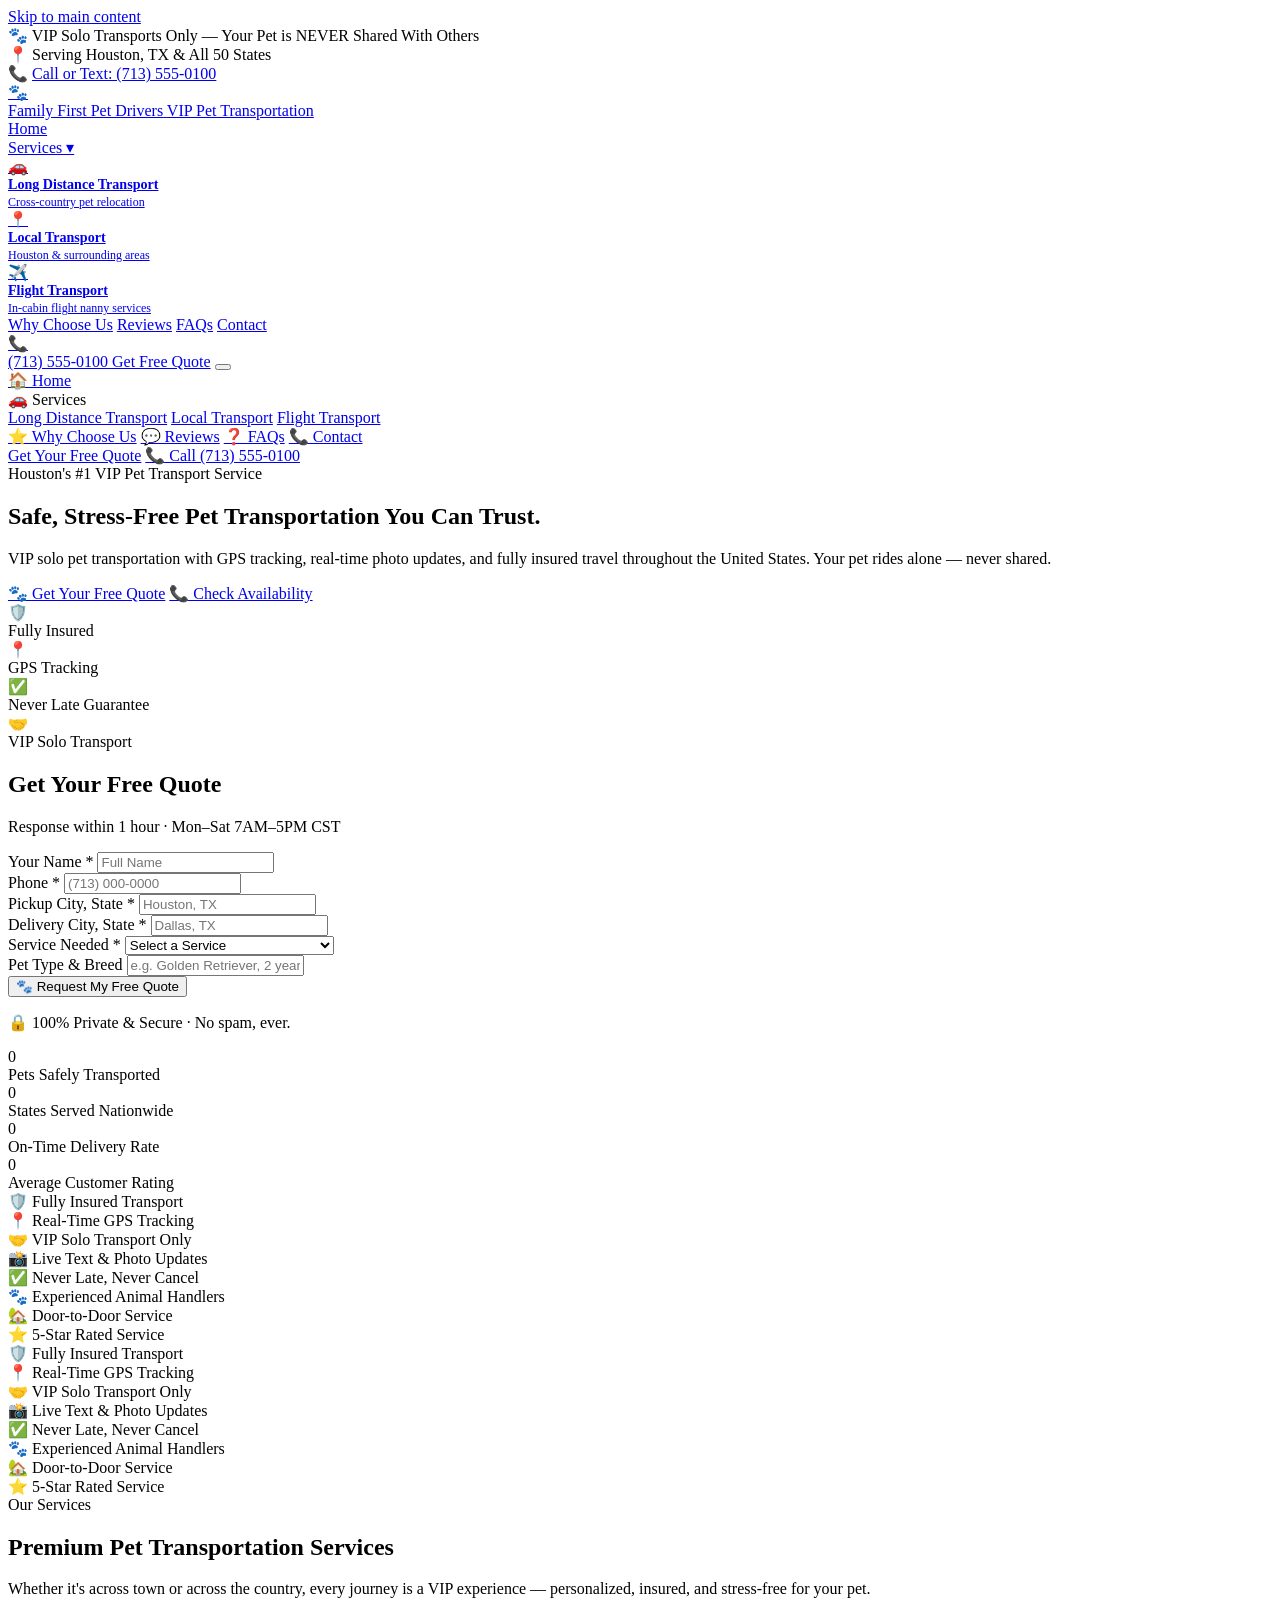
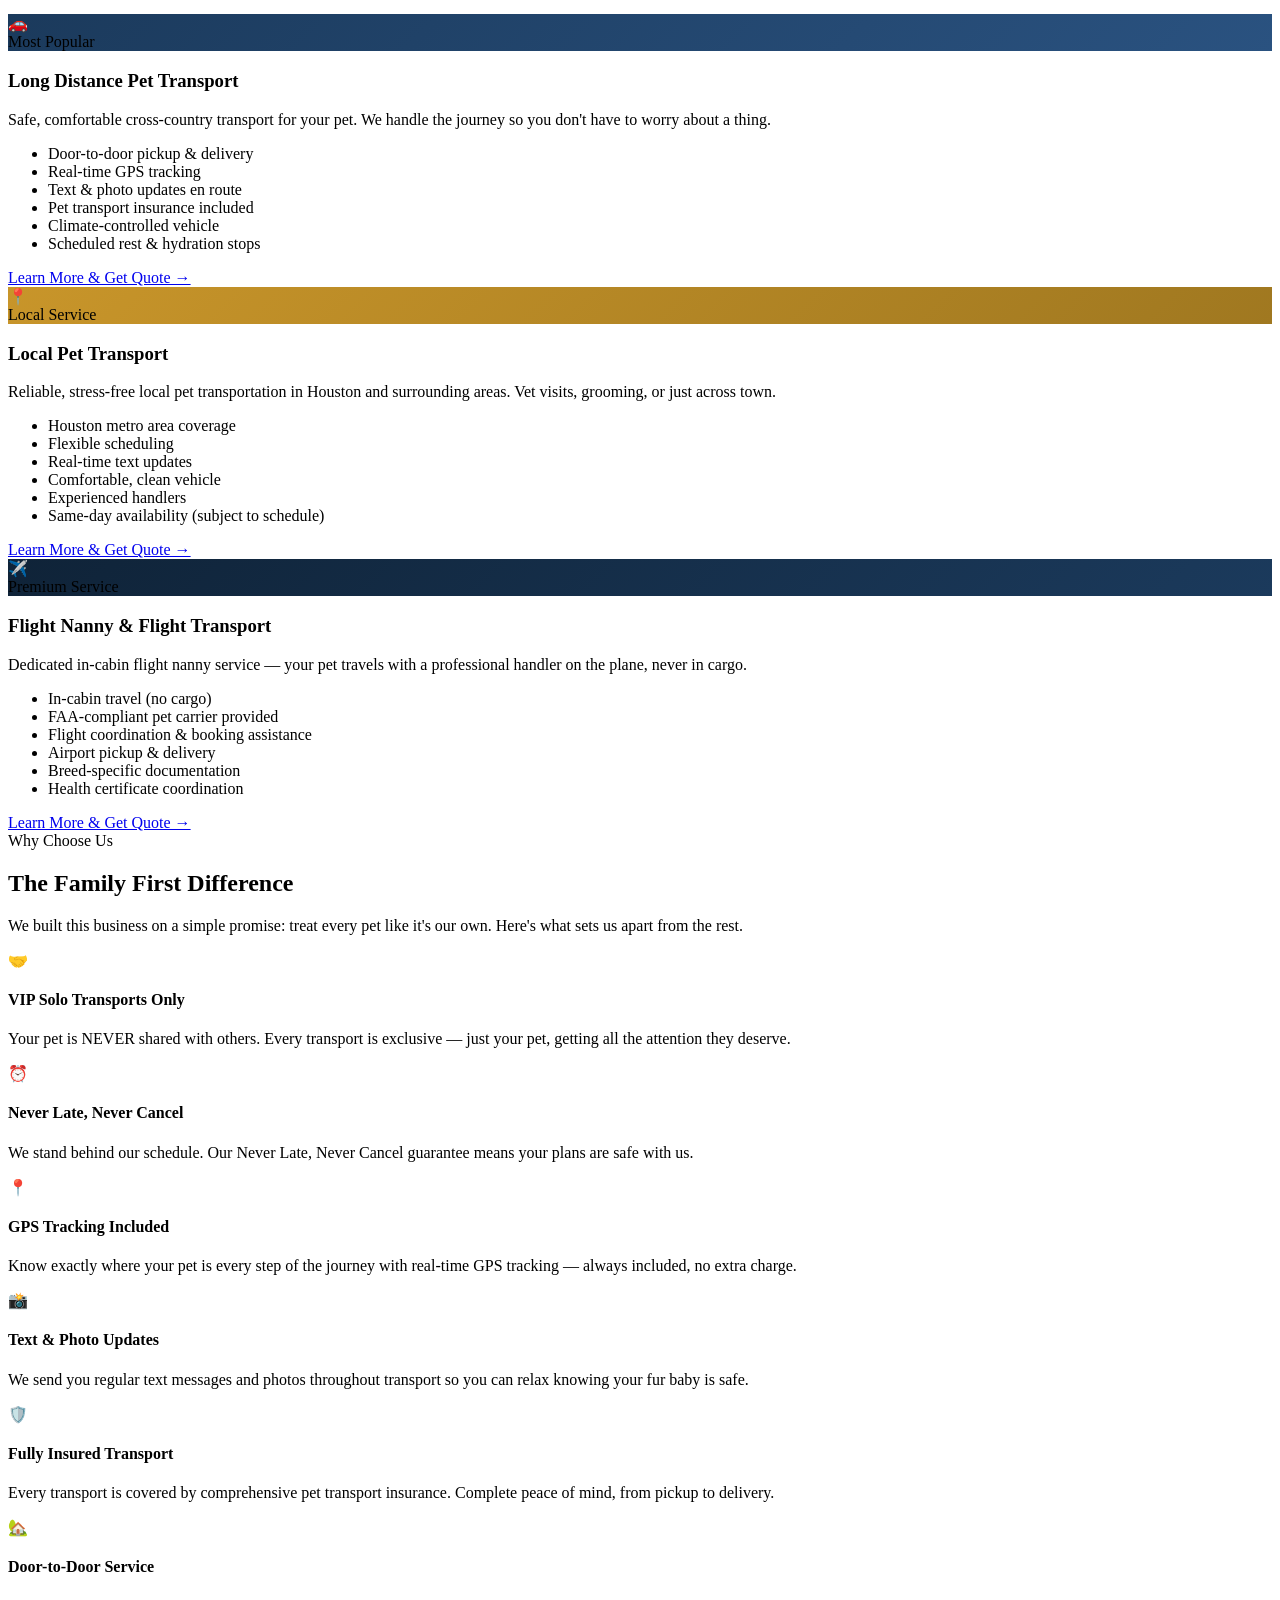
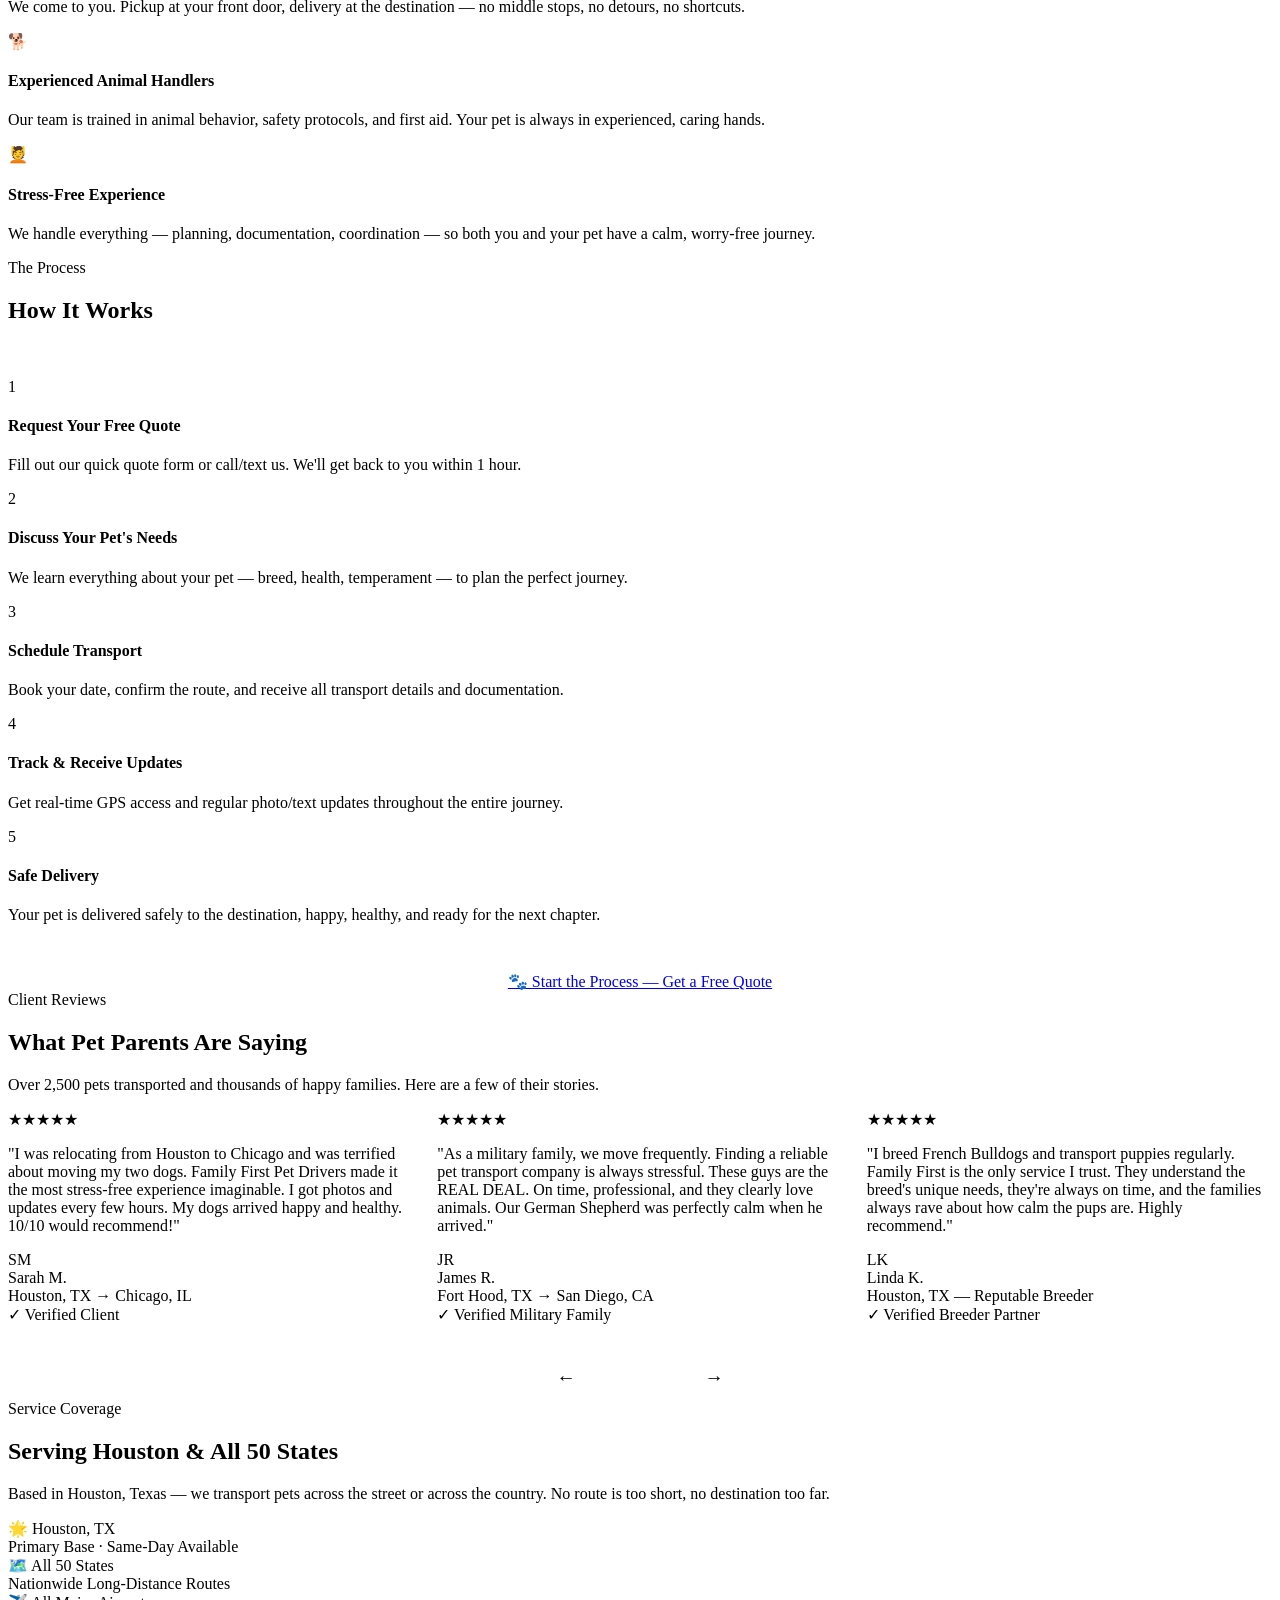
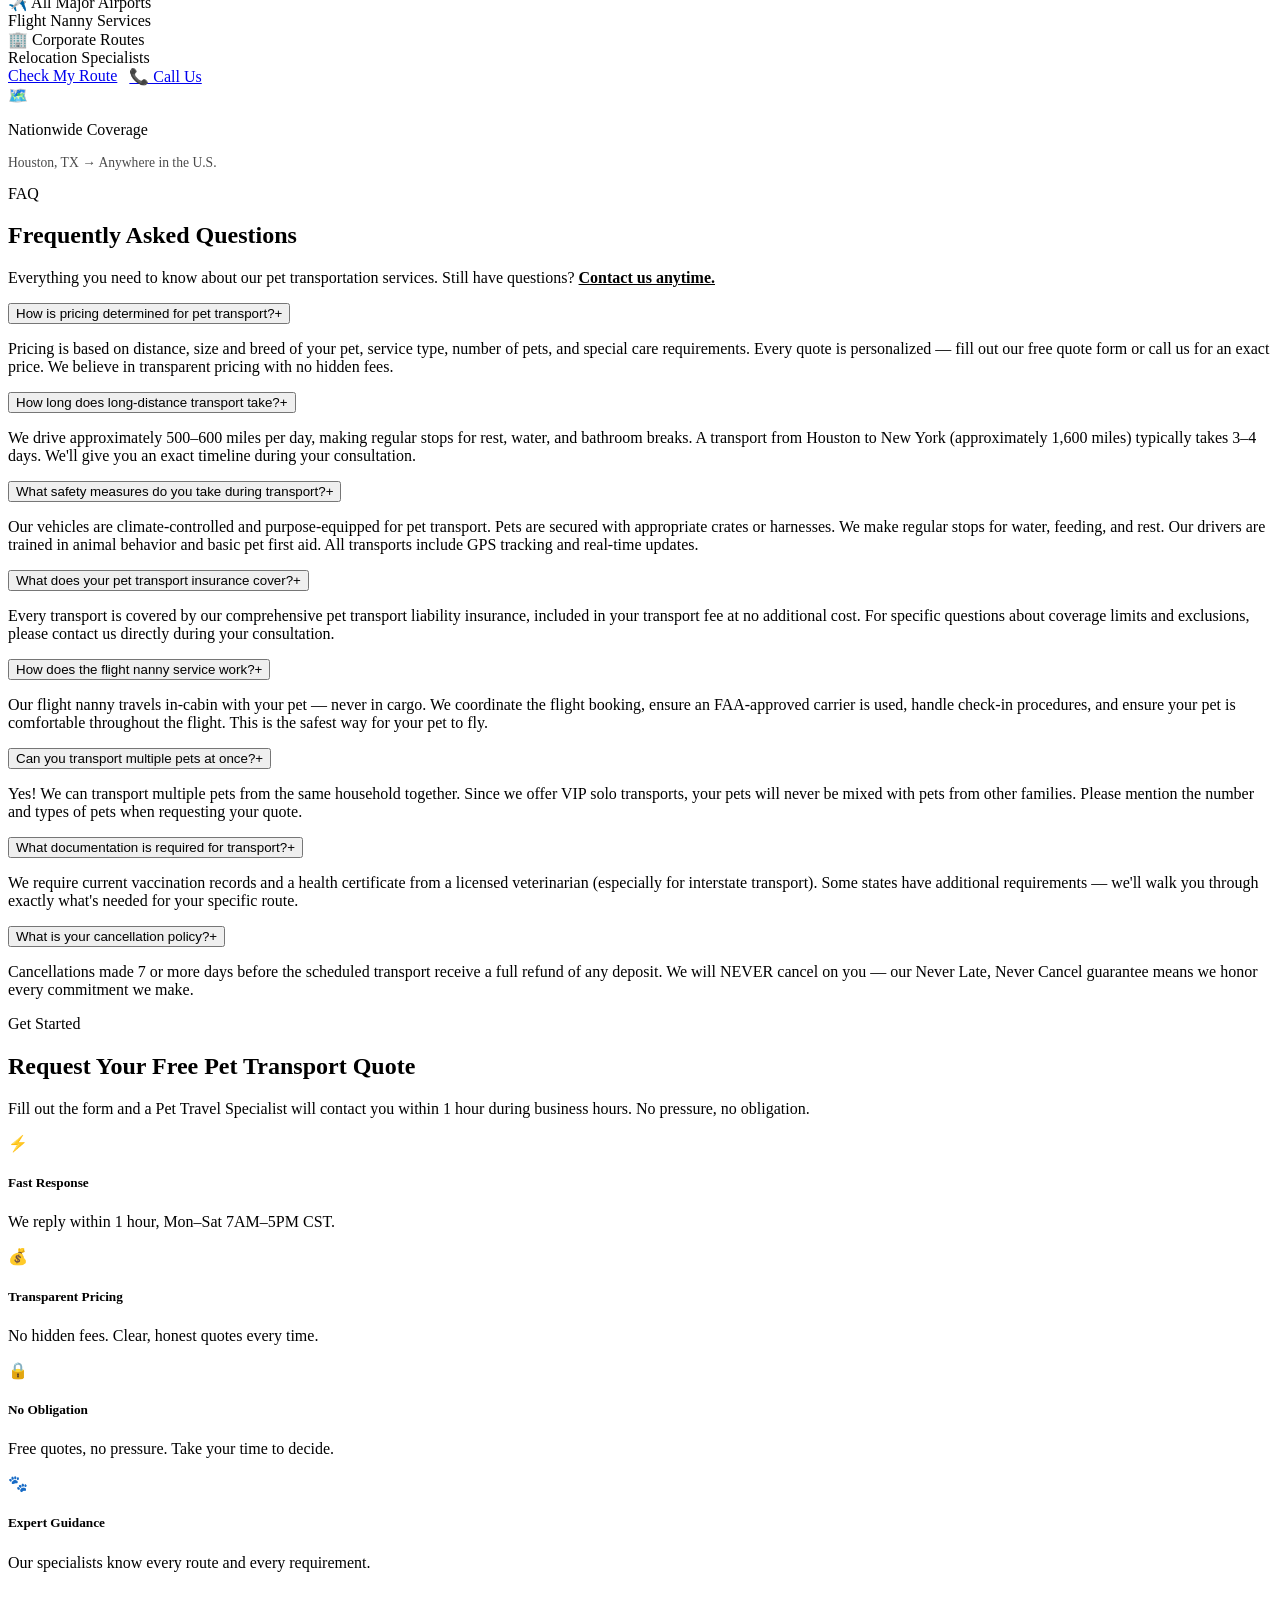
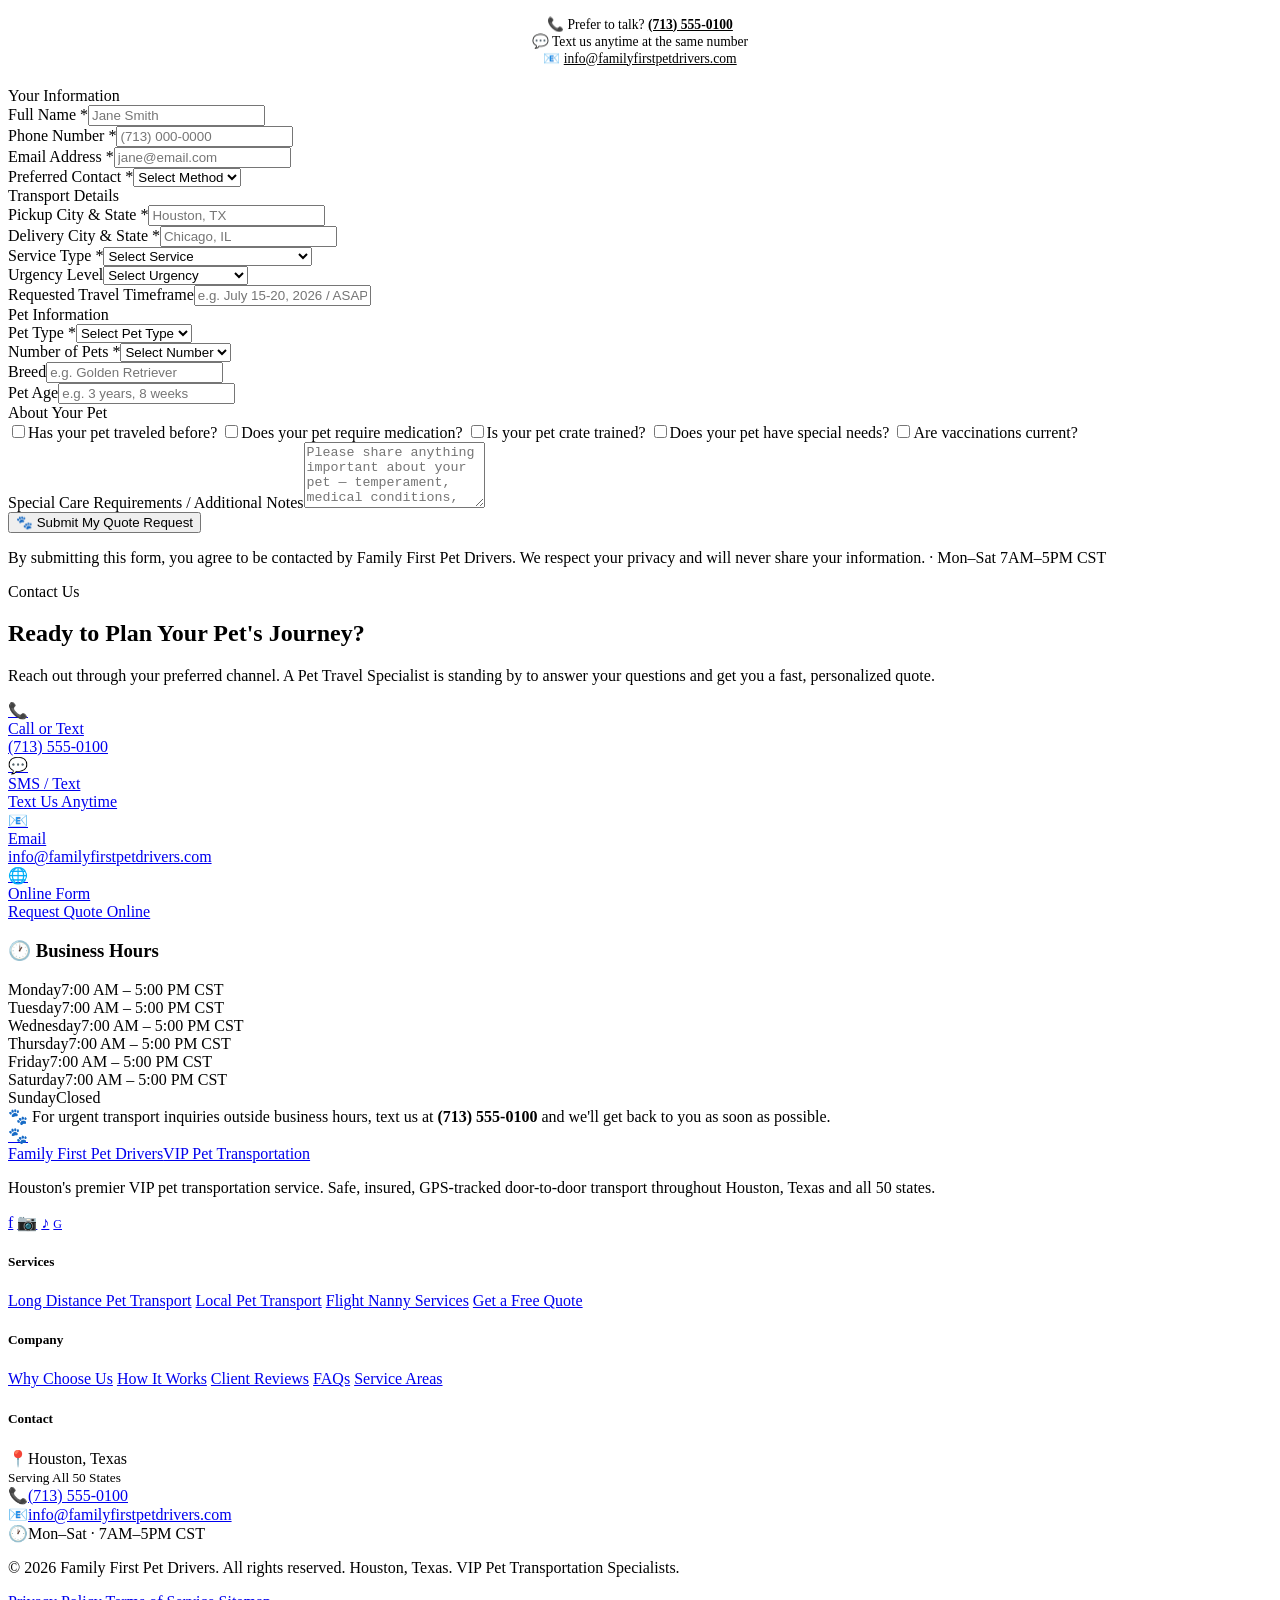
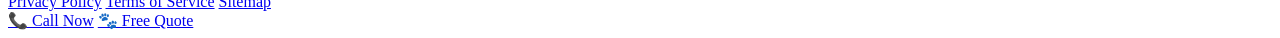
==== index.html @ c73e9432 "🐾 Add homepage — Family First Pet Drivers" ====
<!DOCTYPE html>
<html lang="en">
<head>
  <meta charset="UTF-8" />
  <meta name="viewport" content="width=device-width, initial-scale=1.0" />
  <meta http-equiv="X-UA-Compatible" content="IE=edge" />

  <!-- Primary SEO -->
  <title>Family First Pet Drivers | VIP Pet Transportation Houston, TX | Nationwide Pet Transport</title>
  <meta name="description" content="Premium VIP pet transportation in Houston, TX and nationwide. GPS tracking, fully insured, real-time updates. Never late, never cancel guarantee. Long distance, local & flight nanny services. Get your free quote today." />
  <meta name="keywords" content="pet transportation Houston, pet transport services Houston, long distance pet transport Houston, flight nanny services Houston, pet relocation Houston, VIP pet transport, insured pet transportation, door-to-door pet transport" />
  <link rel="canonical" href="https://www.familyfirstpetdrivers.com/" />

  <!-- Open Graph -->
  <meta property="og:type" content="website" />
  <meta property="og:title" content="Family First Pet Drivers | VIP Pet Transportation Houston & Nationwide" />
  <meta property="og:description" content="Safe, insured VIP pet transportation with GPS tracking and real-time updates. Houston, TX and nationwide. Get your free quote today." />
  <meta property="og:image" content="https://www.familyfirstpetdrivers.com/images/og-image.jpg" />
  <meta property="og:url" content="https://www.familyfirstpetdrivers.com/" />
  <meta property="og:site_name" content="Family First Pet Drivers" />

  <!-- Twitter Card -->
  <meta name="twitter:card" content="summary_large_image" />
  <meta name="twitter:title" content="Family First Pet Drivers | VIP Pet Transportation" />
  <meta name="twitter:description" content="Safe, insured VIP pet transportation with GPS tracking. Houston & nationwide." />

  <!-- Geo Tags for Local SEO -->
  <meta name="geo.region" content="US-TX" />
  <meta name="geo.placename" content="Houston" />
  <meta name="geo.position" content="29.7604;-95.3698" />
  <meta name="ICBM" content="29.7604, -95.3698" />

  <!-- Fonts -->
  <link rel="preconnect" href="https://fonts.googleapis.com" />
  <link rel="preconnect" href="https://fonts.gstatic.com" crossorigin />
  <link href="https://fonts.googleapis.com/css2?family=Playfair+Display:wght@400;600;700;800&family=Inter:wght@400;500;600;700&family=Cormorant+Garamond:ital,wght@0,400;0,600;1,400&display=swap" rel="stylesheet" />

  <!-- Styles -->
  <link rel="stylesheet" href="css/styles.css" />

  <!-- Favicon -->
  <link rel="icon" type="image/svg+xml" href="data:image/svg+xml,<svg xmlns='http://www.w3.org/2000/svg' viewBox='0 0 100 100'><text y='.9em' font-size='90'>🐾</text></svg>" />

  <!-- Analytics placeholder -->
  <!-- <script async src="https://www.googletagmanager.com/gtag/js?id=G-XXXXXXXXXX"></script> -->

  <!-- LeadConnector Chat Widget -->
  <script src="https://widgets.leadconnectorhq.com/loader.js" data-resources-url="https://widgets.leadconnectorhq.com/chat-widget/loader.js" data-widget-id="6a3336aa81870ee2fd5231c1"></script>
</head>

<body>

  <!-- Skip to content - ADA Accessibility -->
  <a href="#main-content" class="skip-link">Skip to main content</a>

  <!-- ============================================
       ANNOUNCEMENT BAR
  ============================================ -->
  <div class="announcement-bar" role="banner" aria-label="Announcement">
    <div class="container">
      <div class="announcement-inner">
        <div class="announcement-item">
          <span>🐾</span>
          <span>VIP Solo Transports Only — Your Pet is NEVER Shared With Others</span>
        </div>
        <div class="announcement-item">
          <span class="dot"></span>
          <span>📍 Serving Houston, TX &amp; All 50 States</span>
        </div>
        <div class="announcement-item">
          <span class="dot"></span>
          <span>📞 <a href="tel:+17135550100">Call or Text: (713) 555-0100</a></span>
        </div>
      </div>
    </div>
  </div>

  <!-- ============================================
       HEADER
  ============================================ -->
  <header class="header" role="banner" id="header">
    <div class="container">
      <div class="header-inner">
        <!-- Logo -->
        <a href="index.html" class="logo" aria-label="Family First Pet Drivers - Home">
          <div class="logo-icon" aria-hidden="true">🐾</div>
          <div class="logo-text">
            <span class="logo-name">Family First Pet Drivers</span>
            <span class="logo-tagline">VIP Pet Transportation</span>
          </div>
        </a>

        <!-- Desktop Navigation -->
        <nav class="nav" role="navigation" aria-label="Main navigation">
          <a href="index.html" class="nav-link active" aria-current="page">Home</a>

          <div class="nav-dropdown">
            <a href="#services" class="nav-link">Services ▾</a>
            <div class="nav-dropdown-menu" role="menu">
              <a href="pages/long-distance-transport.html" class="nav-dropdown-link" role="menuitem">
                <div class="icon" aria-hidden="true">🚗</div>
                <div>
                  <div style="font-weight:700;font-size:.88rem;">Long Distance Transport</div>
                  <div style="font-size:.75rem;color:var(--text-light);margin-top:2px;">Cross-country pet relocation</div>
                </div>
              </a>
              <a href="pages/local-transport.html" class="nav-dropdown-link" role="menuitem">
                <div class="icon" aria-hidden="true">📍</div>
                <div>
                  <div style="font-weight:700;font-size:.88rem;">Local Transport</div>
                  <div style="font-size:.75rem;color:var(--text-light);margin-top:2px;">Houston &amp; surrounding areas</div>
                </div>
              </a>
              <a href="pages/flight-transport.html" class="nav-dropdown-link" role="menuitem">
                <div class="icon" aria-hidden="true">✈️</div>
                <div>
                  <div style="font-weight:700;font-size:.88rem;">Flight Transport</div>
                  <div style="font-size:.75rem;color:var(--text-light);margin-top:2px;">In-cabin flight nanny services</div>
                </div>
              </a>
            </div>
          </div>

          <a href="#why-us" class="nav-link">Why Choose Us</a>
          <a href="#testimonials" class="nav-link">Reviews</a>
          <a href="#faq" class="nav-link">FAQs</a>
          <a href="#contact" class="nav-link">Contact</a>
        </nav>

        <!-- Header Actions -->
        <div class="header-actions">
          <a href="tel:+17135550100" class="header-phone" aria-label="Call us">
            <div class="phone-icon" aria-hidden="true">📞</div>
            <span>(713) 555-0100</span>
          </a>
          <a href="#quote" class="btn btn-primary btn-sm">Get Free Quote</a>
          <button class="menu-toggle" aria-label="Toggle mobile menu" aria-expanded="false" aria-controls="mobile-nav">
            <span></span>
            <span></span>
            <span></span>
          </button>
        </div>
      </div>
    </div>
  </header>

  <!-- Mobile Navigation -->
  <div class="mobile-nav-overlay" aria-hidden="true"></div>
  <nav class="mobile-nav" id="mobile-nav" aria-label="Mobile navigation" aria-hidden="true">
    <a href="index.html" class="mobile-nav-link">🏠 Home</a>
    <div class="mobile-nav-link">🚗 Services</div>
    <div class="mobile-nav-sub">
      <a href="pages/long-distance-transport.html">Long Distance Transport</a>
      <a href="pages/local-transport.html">Local Transport</a>
      <a href="pages/flight-transport.html">Flight Transport</a>
    </div>
    <a href="#why-us" class="mobile-nav-link">⭐ Why Choose Us</a>
    <a href="#testimonials" class="mobile-nav-link">💬 Reviews</a>
    <a href="#faq" class="mobile-nav-link">❓ FAQs</a>
    <a href="#contact" class="mobile-nav-link">📞 Contact</a>
    <div class="mobile-nav-cta">
      <a href="#quote" class="btn btn-primary">Get Your Free Quote</a>
      <a href="tel:+17135550100" class="btn btn-dark">📞 Call (713) 555-0100</a>
    </div>
  </nav>

  <!-- ============================================
       MAIN CONTENT
  ============================================ -->
  <main id="main-content">

    <!-- HERO SECTION -->
    <section class="hero" id="hero" aria-labelledby="hero-headline">
      <div class="hero-bg">
        <div class="hero-bg-pattern"></div>
        <div class="hero-bg-gradient"></div>
      </div>
      <div class="hero-content">
        <div class="container">
          <div class="hero-inner">
            <div class="hero-text fade-in-left">
              <div class="hero-badge">
                <span class="pulse" aria-hidden="true"></span>
                Houston's #1 VIP Pet Transport Service
              </div>
              <h1 id="hero-headline">
                Safe, Stress-Free Pet Transportation
                <span>You Can Trust.</span>
              </h1>
              <p class="subheadline">
                VIP solo pet transportation with GPS tracking, real-time photo updates, and fully insured travel throughout the United States. Your pet rides alone — never shared.
              </p>
              <div class="hero-ctas">
                <a href="#quote" class="btn btn-primary btn-lg">🐾 Get Your Free Quote</a>
                <a href="tel:+17135550100" class="btn btn-secondary btn-lg">📞 Check Availability</a>
              </div>
              <div class="hero-trust-badges" role="list" aria-label="Trust indicators">
                <div class="trust-badge" role="listitem"><div class="icon" aria-hidden="true">🛡️</div><span>Fully Insured</span></div>
                <div class="trust-badge" role="listitem"><div class="icon" aria-hidden="true">📍</div><span>GPS Tracking</span></div>
                <div class="trust-badge" role="listitem"><div class="icon" aria-hidden="true">✅</div><span>Never Late Guarantee</span></div>
                <div class="trust-badge" role="listitem"><div class="icon" aria-hidden="true">🤝</div><span>VIP Solo Transport</span></div>
              </div>
            </div>

            <!-- Hero Quick Quote Card -->
            <div class="hero-card fade-in-right" aria-label="Quick quote form">
              <h2 class="quick-quote-title">Get Your Free Quote</h2>
              <p class="quick-quote-sub">Response within 1 hour · Mon–Sat 7AM–5PM CST</p>
              <form id="hero-quote-form" novalidate aria-label="Quick quote request form">
                <div class="form-row">
                  <div class="form-group">
                    <label class="form-label" for="hero-name">Your Name *</label>
                    <input type="text" id="hero-name" name="name" class="form-input" placeholder="Full Name" required autocomplete="name" />
                  </div>
                  <div class="form-group">
                    <label class="form-label" for="hero-phone">Phone *</label>
                    <input type="tel" id="hero-phone" name="phone" class="form-input" placeholder="(713) 000-0000" required autocomplete="tel" />
                  </div>
                </div>
                <div class="form-row">
                  <div class="form-group">
                    <label class="form-label" for="hero-pickup">Pickup City, State *</label>
                    <input type="text" id="hero-pickup" name="pickup" class="form-input" placeholder="Houston, TX" required />
                  </div>
                  <div class="form-group">
                    <label class="form-label" for="hero-delivery">Delivery City, State *</label>
                    <input type="text" id="hero-delivery" name="delivery" class="form-input" placeholder="Dallas, TX" required />
                  </div>
                </div>
                <div class="form-group">
                  <label class="form-label" for="hero-service">Service Needed *</label>
                  <select id="hero-service" name="service" class="form-select" required>
                    <option value="" disabled selected>Select a Service</option>
                    <option value="long-distance">Long Distance Transport</option>
                    <option value="local">Local Transport (Houston Area)</option>
                    <option value="flight-nanny">Flight Nanny / Flight Transport</option>
                    <option value="consultation">Book a Consultation</option>
                  </select>
                </div>
                <div class="form-group">
                  <label class="form-label" for="hero-pet">Pet Type &amp; Breed</label>
                  <input type="text" id="hero-pet" name="pet" class="form-input" placeholder="e.g. Golden Retriever, 2 years old" autocomplete="off" />
                </div>
                <button type="submit" class="btn btn-primary form-submit">🐾 Request My Free Quote</button>
                <p class="card-guarantee"><span>🔒 100% Private &amp; Secure</span> · No spam, ever.</p>
              </form>
            </div>
          </div>
        </div>
      </div>
    </section>

    <!-- STATS SECTION -->
    <section class="stats-section" aria-label="Business statistics">
      <div class="container">
        <div class="stats-grid">
          <div class="stat-item fade-in delay-1">
            <div class="stat-number" data-target="2500" data-suffix="+" aria-label="2500+ pets transported">0</div>
            <div class="stat-label">Pets Safely Transported</div>
          </div>
          <div class="stat-item fade-in delay-2">
            <div class="stat-number" data-target="50" data-suffix=" States" aria-label="50 states served">0</div>
            <div class="stat-label">States Served Nationwide</div>
          </div>
          <div class="stat-item fade-in delay-3">
            <div class="stat-number" data-target="100" data-suffix="%" aria-label="100% on-time rate">0</div>
            <div class="stat-label">On-Time Delivery Rate</div>
          </div>
          <div class="stat-item fade-in delay-4">
            <div class="stat-number" data-prefix="⭐ " data-target="5" data-suffix=".0" aria-label="5.0 star rating">0</div>
            <div class="stat-label">Average Customer Rating</div>
          </div>
        </div>
      </div>
    </section>

    <!-- TRUST BAR -->
    <div class="trust-bar" role="marquee" aria-label="Trust indicators">
      <div class="container" style="overflow:hidden;">
        <div class="trust-bar-track">
          <div class="trust-bar-item"><span class="icon" aria-hidden="true">🛡️</span> Fully Insured Transport</div>
          <div class="trust-bar-item"><span class="icon" aria-hidden="true">📍</span> Real-Time GPS Tracking</div>
          <div class="trust-bar-item"><span class="icon" aria-hidden="true">🤝</span> VIP Solo Transport Only</div>
          <div class="trust-bar-item"><span class="icon" aria-hidden="true">📸</span> Live Text &amp; Photo Updates</div>
          <div class="trust-bar-item"><span class="icon" aria-hidden="true">✅</span> Never Late, Never Cancel</div>
          <div class="trust-bar-item"><span class="icon" aria-hidden="true">🐾</span> Experienced Animal Handlers</div>
          <div class="trust-bar-item"><span class="icon" aria-hidden="true">🏡</span> Door-to-Door Service</div>
          <div class="trust-bar-item"><span class="icon" aria-hidden="true">⭐</span> 5-Star Rated Service</div>
          <div class="trust-bar-item"><span class="icon" aria-hidden="true">🛡️</span> Fully Insured Transport</div>
          <div class="trust-bar-item"><span class="icon" aria-hidden="true">📍</span> Real-Time GPS Tracking</div>
          <div class="trust-bar-item"><span class="icon" aria-hidden="true">🤝</span> VIP Solo Transport Only</div>
          <div class="trust-bar-item"><span class="icon" aria-hidden="true">📸</span> Live Text &amp; Photo Updates</div>
          <div class="trust-bar-item"><span class="icon" aria-hidden="true">✅</span> Never Late, Never Cancel</div>
          <div class="trust-bar-item"><span class="icon" aria-hidden="true">🐾</span> Experienced Animal Handlers</div>
          <div class="trust-bar-item"><span class="icon" aria-hidden="true">🏡</span> Door-to-Door Service</div>
          <div class="trust-bar-item"><span class="icon" aria-hidden="true">⭐</span> 5-Star Rated Service</div>
        </div>
      </div>
    </div>

    <!-- SERVICES SECTION -->
    <section class="section services-section" id="services" aria-labelledby="services-heading">
      <div class="container">
        <div class="section-header fade-in">
          <div class="section-tag">Our Services</div>
          <h2 id="services-heading">Premium Pet Transportation Services</h2>
          <p>Whether it's across town or across the country, every journey is a VIP experience — personalized, insured, and stress-free for your pet.</p>
        </div>
        <div class="grid-3">
          <article class="service-card fade-in delay-1">
            <div class="service-card-image" style="background:linear-gradient(135deg,#1B3A5C,#2A5280);">
              <span aria-hidden="true">🚗</span>
              <div class="service-badge">Most Popular</div>
            </div>
            <div class="service-card-body">
              <h3>Long Distance Pet Transport</h3>
              <p>Safe, comfortable cross-country transport for your pet. We handle the journey so you don't have to worry about a thing.</p>
              <ul class="service-features" aria-label="Service features">
                <li>Door-to-door pickup &amp; delivery</li>
                <li>Real-time GPS tracking</li>
                <li>Text &amp; photo updates en route</li>
                <li>Pet transport insurance included</li>
                <li>Climate-controlled vehicle</li>
                <li>Scheduled rest &amp; hydration stops</li>
              </ul>
              <a href="pages/long-distance-transport.html" class="btn btn-dark w-full">Learn More &amp; Get Quote →</a>
            </div>
          </article>
          <article class="service-card fade-in delay-2">
            <div class="service-card-image" style="background:linear-gradient(135deg,#C8952A,#A07820);">
              <span aria-hidden="true">📍</span>
              <div class="service-badge" style="background:var(--primary);">Local Service</div>
            </div>
            <div class="service-card-body">
              <h3>Local Pet Transport</h3>
              <p>Reliable, stress-free local pet transportation in Houston and surrounding areas. Vet visits, grooming, or just across town.</p>
              <ul class="service-features" aria-label="Service features">
                <li>Houston metro area coverage</li>
                <li>Flexible scheduling</li>
                <li>Real-time text updates</li>
                <li>Comfortable, clean vehicle</li>
                <li>Experienced handlers</li>
                <li>Same-day availability (subject to schedule)</li>
              </ul>
              <a href="pages/local-transport.html" class="btn btn-dark w-full">Learn More &amp; Get Quote →</a>
            </div>
          </article>
          <article class="service-card fade-in delay-3">
            <div class="service-card-image" style="background:linear-gradient(135deg,#0F2338,#1B3A5C);">
              <span aria-hidden="true">✈️</span>
              <div class="service-badge">Premium Service</div>
            </div>
            <div class="service-card-body">
              <h3>Flight Nanny &amp; Flight Transport</h3>
              <p>Dedicated in-cabin flight nanny service — your pet travels with a professional handler on the plane, never in cargo.</p>
              <ul class="service-features" aria-label="Service features">
                <li>In-cabin travel (no cargo)</li>
                <li>FAA-compliant pet carrier provided</li>
                <li>Flight coordination &amp; booking assistance</li>
                <li>Airport pickup &amp; delivery</li>
                <li>Breed-specific documentation</li>
                <li>Health certificate coordination</li>
              </ul>
              <a href="pages/flight-transport.html" class="btn btn-dark w-full">Learn More &amp; Get Quote →</a>
            </div>
          </article>
        </div>
      </div>
    </section>

    <!-- WHY CHOOSE US -->
    <section class="section why-section" id="why-us" aria-labelledby="why-heading">
      <div class="container">
        <div class="section-header fade-in">
          <div class="section-tag">Why Choose Us</div>
          <h2 id="why-heading">The Family First Difference</h2>
          <p>We built this business on a simple promise: treat every pet like it's our own. Here's what sets us apart from the rest.</p>
        </div>
        <div class="why-grid">
          <div class="why-card fade-in delay-1"><div class="why-icon" aria-hidden="true">🤝</div><h4>VIP Solo Transports Only</h4><p>Your pet is NEVER shared with others. Every transport is exclusive — just your pet, getting all the attention they deserve.</p></div>
          <div class="why-card fade-in delay-2"><div class="why-icon" aria-hidden="true">⏰</div><h4>Never Late, Never Cancel</h4><p>We stand behind our schedule. Our Never Late, Never Cancel guarantee means your plans are safe with us.</p></div>
          <div class="why-card fade-in delay-3"><div class="why-icon" aria-hidden="true">📍</div><h4>GPS Tracking Included</h4><p>Know exactly where your pet is every step of the journey with real-time GPS tracking — always included, no extra charge.</p></div>
          <div class="why-card fade-in delay-4"><div class="why-icon" aria-hidden="true">📸</div><h4>Text &amp; Photo Updates</h4><p>We send you regular text messages and photos throughout transport so you can relax knowing your fur baby is safe.</p></div>
          <div class="why-card fade-in delay-1"><div class="why-icon" aria-hidden="true">🛡️</div><h4>Fully Insured Transport</h4><p>Every transport is covered by comprehensive pet transport insurance. Complete peace of mind, from pickup to delivery.</p></div>
          <div class="why-card fade-in delay-2"><div class="why-icon" aria-hidden="true">🏡</div><h4>Door-to-Door Service</h4><p>We come to you. Pickup at your front door, delivery at the destination — no middle stops, no detours, no shortcuts.</p></div>
          <div class="why-card fade-in delay-3"><div class="why-icon" aria-hidden="true">🐕</div><h4>Experienced Animal Handlers</h4><p>Our team is trained in animal behavior, safety protocols, and first aid. Your pet is always in experienced, caring hands.</p></div>
          <div class="why-card fade-in delay-4"><div class="why-icon" aria-hidden="true">💆</div><h4>Stress-Free Experience</h4><p>We handle everything — planning, documentation, coordination — so both you and your pet have a calm, worry-free journey.</p></div>
        </div>
      </div>
    </section>

    <!-- HOW IT WORKS -->
    <section class="section how-section" id="how-it-works" aria-labelledby="how-heading">
      <div class="container">
        <div class="section-header fade-in">
          <div class="section-tag">The Process</div>
          <h2 id="how-heading" style="color:var(--white);">How It Works</h2>
          <p style="color:rgba(255,255,255,.75);">From first contact to safe delivery — a seamless, 5-step process designed around your pet's comfort and your peace of mind.</p>
        </div>
        <div class="how-steps">
          <div class="step-card fade-in delay-1"><div class="step-number" aria-hidden="true">1</div><h4>Request Your Free Quote</h4><p>Fill out our quick quote form or call/text us. We'll get back to you within 1 hour.</p></div>
          <div class="step-card fade-in delay-2"><div class="step-number" aria-hidden="true">2</div><h4>Discuss Your Pet's Needs</h4><p>We learn everything about your pet — breed, health, temperament — to plan the perfect journey.</p></div>
          <div class="step-card fade-in delay-3"><div class="step-number" aria-hidden="true">3</div><h4>Schedule Transport</h4><p>Book your date, confirm the route, and receive all transport details and documentation.</p></div>
          <div class="step-card fade-in delay-4"><div class="step-number" aria-hidden="true">4</div><h4>Track &amp; Receive Updates</h4><p>Get real-time GPS access and regular photo/text updates throughout the entire journey.</p></div>
          <div class="step-card fade-in delay-5"><div class="step-number" aria-hidden="true">5</div><h4>Safe Delivery</h4><p>Your pet is delivered safely to the destination, happy, healthy, and ready for the next chapter.</p></div>
        </div>
        <div style="text-align:center;margin-top:48px;" class="fade-in">
          <a href="#quote" class="btn btn-primary btn-lg">🐾 Start the Process — Get a Free Quote</a>
        </div>
      </div>
    </section>

    <!-- TESTIMONIALS -->
    <section class="section testimonials-section" id="testimonials" aria-labelledby="testimonials-heading">
      <div class="container">
        <div class="section-header fade-in">
          <div class="section-tag">Client Reviews</div>
          <h2 id="testimonials-heading">What Pet Parents Are Saying</h2>
          <p>Over 2,500 pets transported and thousands of happy families. Here are a few of their stories.</p>
        </div>
        <div style="position:relative;overflow:hidden;">
          <div class="testimonials-track" style="display:grid;grid-template-columns:repeat(6,calc(33.333% - 16px));gap:24px;transition:transform 0.5s cubic-bezier(0.4,0,0.2,1);">
            <article class="testimonial-card fade-in delay-1">
              <div class="star-rating" aria-label="5 out of 5 stars"><span class="star">★</span><span class="star">★</span><span class="star">★</span><span class="star">★</span><span class="star">★</span></div>
              <p class="testimonial-text">"I was relocating from Houston to Chicago and was terrified about moving my two dogs. Family First Pet Drivers made it the most stress-free experience imaginable. I got photos and updates every few hours. My dogs arrived happy and healthy. 10/10 would recommend!"</p>
              <div class="testimonial-author"><div class="author-avatar" aria-hidden="true">SM</div><div class="author-info"><div class="name">Sarah M.</div><div class="location">Houston, TX → Chicago, IL</div><div class="verified-badge">✓ Verified Client</div></div></div>
            </article>
            <article class="testimonial-card fade-in delay-2">
              <div class="star-rating" aria-label="5 out of 5 stars"><span class="star">★</span><span class="star">★</span><span class="star">★</span><span class="star">★</span><span class="star">★</span></div>
              <p class="testimonial-text">"As a military family, we move frequently. Finding a reliable pet transport company is always stressful. These guys are the REAL DEAL. On time, professional, and they clearly love animals. Our German Shepherd was perfectly calm when he arrived."</p>
              <div class="testimonial-author"><div class="author-avatar" aria-hidden="true">JR</div><div class="author-info"><div class="name">James R.</div><div class="location">Fort Hood, TX → San Diego, CA</div><div class="verified-badge">✓ Verified Military Family</div></div></div>
            </article>
            <article class="testimonial-card fade-in delay-3">
              <div class="star-rating" aria-label="5 out of 5 stars"><span class="star">★</span><span class="star">★</span><span class="star">★</span><span class="star">★</span><span class="star">★</span></div>
              <p class="testimonial-text">"I breed French Bulldogs and transport puppies regularly. Family First is the only service I trust. They understand the breed's unique needs, they're always on time, and the families always rave about how calm the pups are. Highly recommend."</p>
              <div class="testimonial-author"><div class="author-avatar" aria-hidden="true">LK</div><div class="author-info"><div class="name">Linda K.</div><div class="location">Houston, TX — Reputable Breeder</div><div class="verified-badge">✓ Verified Breeder Partner</div></div></div>
            </article>
            <article class="testimonial-card fade-in delay-1">
              <div class="star-rating" aria-label="5 out of 5 stars"><span class="star">★</span><span class="star">★</span><span class="star">★</span><span class="star">★</span><span class="star">★</span></div>
              <p class="testimonial-text">"The flight nanny service was incredible. My cat is very anxious and I was dreading the move from Houston to New York. The flight nanny sent me a photo of her curled up on the seat right after takeoff. Zero stress, perfect delivery. Worth every penny."</p>
              <div class="testimonial-author"><div class="author-avatar" aria-hidden="true">AC</div><div class="author-info"><div class="name">Amanda C.</div><div class="location">Houston, TX → New York, NY</div><div class="verified-badge">✓ Verified Client</div></div></div>
            </article>
            <article class="testimonial-card fade-in delay-2">
              <div class="star-rating" aria-label="5 out of 5 stars"><span class="star">★</span><span class="star">★</span><span class="star">★</span><span class="star">★</span><span class="star">★</span></div>
              <p class="testimonial-text">"We adopted a dog from a rescue in Texas and needed her transported to Florida. Family First handled everything — vet records, paperwork, pickup from the rescue. We just waited at home and our girl showed up healthy, happy, and right on schedule."</p>
              <div class="testimonial-author"><div class="author-avatar" aria-hidden="true">MJ</div><div class="author-info"><div class="name">Michael J.</div><div class="location">Houston, TX → Miami, FL</div><div class="verified-badge">✓ Verified Rescue Client</div></div></div>
            </article>
            <article class="testimonial-card fade-in delay-3">
              <div class="star-rating" aria-label="5 out of 5 stars"><span class="star">★</span><span class="star">★</span><span class="star">★</span><span class="star">★</span><span class="star">★</span></div>
              <p class="testimonial-text">"I've used several pet transport companies over the years for my corporate relocation clients and nobody comes close to Family First Pet Drivers. The professionalism, communication, and care are unmatched. My clients now specifically request them by name."</p>
              <div class="testimonial-author"><div class="author-avatar" aria-hidden="true">DP</div><div class="author-info"><div class="name">Diana P.</div><div class="location">Houston, TX — Corporate Relocation Specialist</div><div class="verified-badge">✓ Verified Corporate Partner</div></div></div>
            </article>
          </div>
          <div style="display:flex;justify-content:center;align-items:center;gap:16px;margin-top:32px;">
            <button class="testimonials-prev" aria-label="Previous testimonials" style="width:44px;height:44px;border-radius:50%;border:2px solid var(--border);background:var(--white);cursor:pointer;font-size:1.2rem;display:flex;align-items:center;justify-content:center;">←</button>
            <div style="display:flex;gap:8px;">
              <button class="testimonial-dot" style="width:10px;height:10px;border-radius:50%;background:var(--accent);border:none;cursor:pointer;" aria-label="Slide 1"></button>
              <button class="testimonial-dot" style="width:10px;height:10px;border-radius:50%;background:var(--border);border:none;cursor:pointer;" aria-label="Slide 2"></button>
              <button class="testimonial-dot" style="width:10px;height:10px;border-radius:50%;background:var(--border);border:none;cursor:pointer;" aria-label="Slide 3"></button>
              <button class="testimonial-dot" style="width:10px;height:10px;border-radius:50%;background:var(--border);border:none;cursor:pointer;" aria-label="Slide 4"></button>
            </div>
            <button class="testimonials-next" aria-label="Next testimonials" style="width:44px;height:44px;border-radius:50%;border:2px solid var(--border);background:var(--white);cursor:pointer;font-size:1.2rem;display:flex;align-items:center;justify-content:center;">→</button>
          </div>
        </div>
      </div>
    </section>

    <!-- SERVICE AREA -->
    <section class="section service-area-section" id="service-area" aria-labelledby="area-heading">
      <div class="container">
        <div class="area-map-container">
          <div class="area-content fade-in-left">
            <div class="section-tag">Service Coverage</div>
            <h2 id="area-heading">Serving Houston &amp; All 50 States</h2>
            <p>Based in Houston, Texas — we transport pets across the street or across the country. No route is too short, no destination too far.</p>
            <div class="area-highlights">
              <div class="area-highlight"><div class="city">🌟 Houston, TX</div><div class="desc">Primary Base · Same-Day Available</div></div>
              <div class="area-highlight"><div class="city">🗺️ All 50 States</div><div class="desc">Nationwide Long-Distance Routes</div></div>
              <div class="area-highlight"><div class="city">✈️ All Major Airports</div><div class="desc">Flight Nanny Services</div></div>
              <div class="area-highlight"><div class="city">🏢 Corporate Routes</div><div class="desc">Relocation Specialists</div></div>
            </div>
            <div style="display:flex;gap:12px;flex-wrap:wrap;">
              <a href="#quote" class="btn btn-primary">Check My Route</a>
              <a href="tel:+17135550100" class="btn btn-secondary">📞 Call Us</a>
            </div>
          </div>
          <div class="area-map-visual fade-in-right">
            <div class="map-placeholder" role="img" aria-label="Map showing nationwide service coverage from Houston, Texas">
              <span aria-hidden="true">🗺️</span>
              <p>Nationwide Coverage</p>
              <p style="font-size:.85rem;opacity:.7;font-weight:400;">Houston, TX → Anywhere in the U.S.</p>
            </div>
          </div>
        </div>
      </div>
    </section>

    <!-- FAQ SECTION -->
    <section class="section faq-section" id="faq" aria-labelledby="faq-heading">
      <div class="container">
        <div class="section-header fade-in">
          <div class="section-tag">FAQ</div>
          <h2 id="faq-heading">Frequently Asked Questions</h2>
          <p>Everything you need to know about our pet transportation services. Still have questions? <a href="#contact" style="color:var(--primary);font-weight:700;">Contact us anytime.</a></p>
        </div>
        <div class="faq-list" role="list">
          <div class="faq-item" role="listitem"><button class="faq-question" aria-expanded="false">How is pricing determined for pet transport?<span class="faq-icon" aria-hidden="true">+</span></button><div class="faq-answer"><p>Pricing is based on distance, size and breed of your pet, service type, number of pets, and special care requirements. Every quote is personalized — fill out our free quote form or call us for an exact price. We believe in transparent pricing with no hidden fees.</p></div></div>
          <div class="faq-item" role="listitem"><button class="faq-question" aria-expanded="false">How long does long-distance transport take?<span class="faq-icon" aria-hidden="true">+</span></button><div class="faq-answer"><p>We drive approximately 500–600 miles per day, making regular stops for rest, water, and bathroom breaks. A transport from Houston to New York (approximately 1,600 miles) typically takes 3–4 days. We'll give you an exact timeline during your consultation.</p></div></div>
          <div class="faq-item" role="listitem"><button class="faq-question" aria-expanded="false">What safety measures do you take during transport?<span class="faq-icon" aria-hidden="true">+</span></button><div class="faq-answer"><p>Our vehicles are climate-controlled and purpose-equipped for pet transport. Pets are secured with appropriate crates or harnesses. We make regular stops for water, feeding, and rest. Our drivers are trained in animal behavior and basic pet first aid. All transports include GPS tracking and real-time updates.</p></div></div>
          <div class="faq-item" role="listitem"><button class="faq-question" aria-expanded="false">What does your pet transport insurance cover?<span class="faq-icon" aria-hidden="true">+</span></button><div class="faq-answer"><p>Every transport is covered by our comprehensive pet transport liability insurance, included in your transport fee at no additional cost. For specific questions about coverage limits and exclusions, please contact us directly during your consultation.</p></div></div>
          <div class="faq-item" role="listitem"><button class="faq-question" aria-expanded="false">How does the flight nanny service work?<span class="faq-icon" aria-hidden="true">+</span></button><div class="faq-answer"><p>Our flight nanny travels in-cabin with your pet — never in cargo. We coordinate the flight booking, ensure an FAA-approved carrier is used, handle check-in procedures, and ensure your pet is comfortable throughout the flight. This is the safest way for your pet to fly.</p></div></div>
          <div class="faq-item" role="listitem"><button class="faq-question" aria-expanded="false">Can you transport multiple pets at once?<span class="faq-icon" aria-hidden="true">+</span></button><div class="faq-answer"><p>Yes! We can transport multiple pets from the same household together. Since we offer VIP solo transports, your pets will never be mixed with pets from other families. Please mention the number and types of pets when requesting your quote.</p></div></div>
          <div class="faq-item" role="listitem"><button class="faq-question" aria-expanded="false">What documentation is required for transport?<span class="faq-icon" aria-hidden="true">+</span></button><div class="faq-answer"><p>We require current vaccination records and a health certificate from a licensed veterinarian (especially for interstate transport). Some states have additional requirements — we'll walk you through exactly what's needed for your specific route.</p></div></div>
          <div class="faq-item" role="listitem"><button class="faq-question" aria-expanded="false">What is your cancellation policy?<span class="faq-icon" aria-hidden="true">+</span></button><div class="faq-answer"><p>Cancellations made 7 or more days before the scheduled transport receive a full refund of any deposit. We will NEVER cancel on you — our Never Late, Never Cancel guarantee means we honor every commitment we make.</p></div></div>
        </div>
      </div>
    </section>

    <!-- QUOTE FORM SECTION -->
    <section class="section quote-section" id="quote" aria-labelledby="quote-heading">
      <div class="container">
        <div class="quote-container fade-in">
          <div class="quote-layout">
            <div class="quote-info">
              <div class="section-tag">Get Started</div>
              <h2 id="quote-heading">Request Your Free Pet Transport Quote</h2>
              <p>Fill out the form and a Pet Travel Specialist will contact you within 1 hour during business hours. No pressure, no obligation.</p>
              <div class="quote-benefits">
                <div class="quote-benefit"><div class="icon" aria-hidden="true">⚡</div><div class="text"><h5>Fast Response</h5><p>We reply within 1 hour, Mon–Sat 7AM–5PM CST.</p></div></div>
                <div class="quote-benefit"><div class="icon" aria-hidden="true">💰</div><div class="text"><h5>Transparent Pricing</h5><p>No hidden fees. Clear, honest quotes every time.</p></div></div>
                <div class="quote-benefit"><div class="icon" aria-hidden="true">🔒</div><div class="text"><h5>No Obligation</h5><p>Free quotes, no pressure. Take your time to decide.</p></div></div>
                <div class="quote-benefit"><div class="icon" aria-hidden="true">🐾</div><div class="text"><h5>Expert Guidance</h5><p>Our specialists know every route and every requirement.</p></div></div>
              </div>
              <div style="margin-top:24px;padding:20px;background:var(--white);border-radius:var(--radius-md);border:1px solid var(--border);">
                <p style="font-size:.85rem;color:var(--text-light);margin:0;text-align:center;">📞 Prefer to talk? <strong><a href="tel:+17135550100" style="color:var(--primary);">(713) 555-0100</a></strong><br>💬 Text us anytime at the same number<br>📧 <a href="mailto:info@familyfirstpetdrivers.com" style="color:var(--primary);">info@familyfirstpetdrivers.com</a></p>
              </div>
            </div>
            <div class="main-form">
              <form id="main-quote-form" novalidate aria-label="Full pet transport quote request">
                <div class="form-section-title">Your Information</div>
                <div class="form-row">
                  <div class="form-group"><label class="form-label" for="full-name">Full Name *</label><input type="text" id="full-name" name="full_name" class="form-input" placeholder="Jane Smith" required autocomplete="name" /></div>
                  <div class="form-group"><label class="form-label" for="phone-number">Phone Number *</label><input type="tel" id="phone-number" name="phone" class="form-input" placeholder="(713) 000-0000" required autocomplete="tel" /></div>
                </div>
                <div class="form-row">
                  <div class="form-group"><label class="form-label" for="email-address">Email Address *</label><input type="email" id="email-address" name="email" class="form-input" placeholder="jane@email.com" required autocomplete="email" /></div>
                  <div class="form-group"><label class="form-label" for="contact-method">Preferred Contact *</label><select id="contact-method" name="contact_method" class="form-select" required><option value="" disabled selected>Select Method</option><option value="phone-call">Phone Call</option><option value="text-sms">Text / SMS</option><option value="email">Email</option></select></div>
                </div>
                <div class="form-section-title">Transport Details</div>
                <div class="form-row">
                  <div class="form-group"><label class="form-label" for="pickup-location">Pickup City &amp; State *</label><input type="text" id="pickup-location" name="pickup" class="form-input" placeholder="Houston, TX" required /></div>
                  <div class="form-group"><label class="form-label" for="delivery-location">Delivery City &amp; State *</label><input type="text" id="delivery-location" name="delivery" class="form-input" placeholder="Chicago, IL" required /></div>
                </div>
                <div class="form-row">
                  <div class="form-group"><label class="form-label" for="service-type">Service Type *</label><select id="service-type" name="service_type" class="form-select" required><option value="" disabled selected>Select Service</option><option value="long-distance">Long Distance Transport</option><option value="local">Local Transport (Houston Area)</option><option value="flight-nanny">Flight Nanny / Flight Transport</option></select></div>
                  <div class="form-group"><label class="form-label" for="urgency">Urgency Level</label><select id="urgency" name="urgency" class="form-select"><option value="" disabled selected>Select Urgency</option><option value="asap">ASAP / Emergency</option><option value="within-week">Within This Week</option><option value="within-month">Within This Month</option><option value="planning">Just Planning Ahead</option></select></div>
                </div>
                <div class="form-group"><label class="form-label" for="travel-timeframe">Requested Travel Timeframe</label><input type="text" id="travel-timeframe" name="timeframe" class="form-input" placeholder="e.g. July 15-20, 2026 / ASAP / Flexible" /></div>
                <div class="form-section-title">Pet Information</div>
                <div class="form-row">
                  <div class="form-group"><label class="form-label" for="pet-type">Pet Type *</label><select id="pet-type" name="pet_type" class="form-select" required><option value="" disabled selected>Select Pet Type</option><option value="dog">Dog</option><option value="cat">Cat</option><option value="multiple-dogs">Multiple Dogs</option><option value="dog-and-cat">Dog &amp; Cat</option><option value="other">Other</option></select></div>
                  <div class="form-group"><label class="form-label" for="num-pets">Number of Pets *</label><select id="num-pets" name="num_pets" class="form-select" required><option value="" disabled selected>Select Number</option><option value="1">1 Pet</option><option value="2">2 Pets</option><option value="3">3 Pets</option><option value="4+">4+ Pets</option></select></div>
                </div>
                <div class="form-row">
                  <div class="form-group"><label class="form-label" for="breed">Breed</label><input type="text" id="breed" name="breed" class="form-input" placeholder="e.g. Golden Retriever" /></div>
                  <div class="form-group"><label class="form-label" for="pet-age">Pet Age</label><input type="text" id="pet-age" name="pet_age" class="form-input" placeholder="e.g. 3 years, 8 weeks" /></div>
                </div>
                <div class="form-section-title">About Your Pet</div>
                <div class="checkbox-group" role="group" aria-label="Pet qualification questions">
                  <label class="checkbox-item"><input type="checkbox" name="traveled_before" value="yes" /><label>Has your pet traveled before?</label></label>
                  <label class="checkbox-item"><input type="checkbox" name="requires_medication" value="yes" /><label>Does your pet require medication?</label></label>
                  <label class="checkbox-item"><input type="checkbox" name="crate_trained" value="yes" /><label>Is your pet crate trained?</label></label>
                  <label class="checkbox-item"><input type="checkbox" name="special_needs" value="yes" /><label>Does your pet have special needs?</label></label>
                  <label class="checkbox-item"><input type="checkbox" name="vaccinations_current" value="yes" /><label>Are vaccinations current?</label></label>
                </div>
                <div class="form-group mt-24"><label class="form-label" for="special-care">Special Care Requirements / Additional Notes</label><textarea id="special-care" name="special_care" class="form-textarea form-input" placeholder="Please share anything important about your pet — temperament, medical conditions, dietary needs, anxiety, medications, or any other details..." rows="4"></textarea></div>
                <button type="submit" class="btn btn-primary btn-lg form-submit">🐾 Submit My Quote Request</button>
                <p class="form-disclaimer">By submitting this form, you agree to be contacted by Family First Pet Drivers. We respect your privacy and will never share your information. · Mon–Sat 7AM–5PM CST</p>
              </form>
            </div>
          </div>
        </div>
      </div>
    </section>

    <!-- CONTACT SECTION -->
    <section class="section contact-section" id="contact" aria-labelledby="contact-heading">
      <div class="container">
        <div class="contact-grid">
          <div class="contact-info fade-in-left">
            <div class="section-tag">Contact Us</div>
            <h2 id="contact-heading">Ready to Plan Your Pet's Journey?</h2>
            <p>Reach out through your preferred channel. A Pet Travel Specialist is standing by to answer your questions and get you a fast, personalized quote.</p>
            <div class="contact-channels" role="list">
              <a href="tel:+17135550100" class="contact-channel" role="listitem"><div class="channel-icon" aria-hidden="true">📞</div><div class="channel-details"><div class="label">Call or Text</div><div class="value">(713) 555-0100</div></div></a>
              <a href="sms:+17135550100" class="contact-channel" role="listitem"><div class="channel-icon" aria-hidden="true">💬</div><div class="channel-details"><div class="label">SMS / Text</div><div class="value">Text Us Anytime</div></div></a>
              <a href="mailto:info@familyfirstpetdrivers.com" class="contact-channel" role="listitem"><div class="channel-icon" aria-hidden="true">📧</div><div class="channel-details"><div class="label">Email</div><div class="value">info@familyfirstpetdrivers.com</div></div></a>
              <a href="#quote" class="contact-channel" role="listitem"><div class="channel-icon" aria-hidden="true">🌐</div><div class="channel-details"><div class="label">Online Form</div><div class="value">Request Quote Online</div></div></a>
            </div>
          </div>
          <div class="contact-hours fade-in-right">
            <h3 class="hours-title"><span aria-hidden="true">🕐</span> Business Hours</h3>
            <div class="hours-list" role="list">
              <div class="hours-row" role="listitem"><span class="day">Monday</span><span class="time">7:00 AM – 5:00 PM CST</span></div>
              <div class="hours-row" role="listitem"><span class="day">Tuesday</span><span class="time">7:00 AM – 5:00 PM CST</span></div>
              <div class="hours-row" role="listitem"><span class="day">Wednesday</span><span class="time">7:00 AM – 5:00 PM CST</span></div>
              <div class="hours-row" role="listitem"><span class="day">Thursday</span><span class="time">7:00 AM – 5:00 PM CST</span></div>
              <div class="hours-row" role="listitem"><span class="day">Friday</span><span class="time">7:00 AM – 5:00 PM CST</span></div>
              <div class="hours-row" role="listitem"><span class="day">Saturday</span><span class="time">7:00 AM – 5:00 PM CST</span></div>
              <div class="hours-row" role="listitem"><span class="day">Sunday</span><span class="time" style="color:var(--accent-light)">Closed</span></div>
            </div>
            <div class="emergency-note">🐾 For urgent transport inquiries outside business hours, text us at <strong>(713) 555-0100</strong> and we'll get back to you as soon as possible.</div>
          </div>
        </div>
      </div>
    </section>

  </main>

  <!-- FOOTER -->
  <footer class="footer" role="contentinfo">
    <div class="container">
      <div class="footer-grid">
        <div class="footer-brand">
          <a href="index.html" class="logo" aria-label="Family First Pet Drivers - Home">
            <div class="logo-icon" aria-hidden="true">🐾</div>
            <div class="logo-text"><span class="logo-name" style="color:var(--white);">Family First Pet Drivers</span><span class="logo-tagline">VIP Pet Transportation</span></div>
          </a>
          <p>Houston's premier VIP pet transportation service. Safe, insured, GPS-tracked door-to-door transport throughout Houston, Texas and all 50 states.</p>
          <div class="social-links" aria-label="Social media links">
            <a href="#" class="social-link" aria-label="Facebook">f</a>
            <a href="#" class="social-link" aria-label="Instagram">📷</a>
            <a href="#" class="social-link" aria-label="TikTok">♪</a>
            <a href="#" class="social-link" aria-label="Google" style="font-size:.75rem;">G</a>
          </div>
        </div>
        <div class="footer-col">
          <h5>Services</h5>
          <div class="footer-links">
            <a href="pages/long-distance-transport.html">Long Distance Pet Transport</a>
            <a href="pages/local-transport.html">Local Pet Transport</a>
            <a href="pages/flight-transport.html">Flight Nanny Services</a>
            <a href="#quote">Get a Free Quote</a>
          </div>
        </div>
        <div class="footer-col">
          <h5>Company</h5>
          <div class="footer-links">
            <a href="#why-us">Why Choose Us</a>
            <a href="#how-it-works">How It Works</a>
            <a href="#testimonials">Client Reviews</a>
            <a href="#faq">FAQs</a>
            <a href="#service-area">Service Areas</a>
          </div>
        </div>
        <div class="footer-col">
          <h5>Contact</h5>
          <div class="footer-contact-item"><span class="icon" aria-hidden="true">📍</span><span>Houston, Texas<br><small>Serving All 50 States</small></span></div>
          <div class="footer-contact-item"><span class="icon" aria-hidden="true">📞</span><a href="tel:+17135550100">(713) 555-0100</a></div>
          <div class="footer-contact-item"><span class="icon" aria-hidden="true">📧</span><a href="mailto:info@familyfirstpetdrivers.com">info@familyfirstpetdrivers.com</a></div>
          <div class="footer-contact-item"><span class="icon" aria-hidden="true">🕐</span><span>Mon–Sat · 7AM–5PM CST</span></div>
        </div>
      </div>
      <div class="footer-bottom">
        <p>© 2026 Family First Pet Drivers. All rights reserved. Houston, Texas. VIP Pet Transportation Specialists.</p>
        <div class="footer-legal">
          <a href="#">Privacy Policy</a>
          <a href="#">Terms of Service</a>
          <a href="#">Sitemap</a>
        </div>
      </div>
    </div>
  </footer>

  <!-- Sticky Mobile Bar -->
  <div class="sticky-mobile-bar" role="navigation" aria-label="Quick contact buttons">
    <a href="tel:+17135550100" class="sticky-btn-call">📞 Call Now</a>
    <a href="#quote" class="sticky-btn-quote">🐾 Free Quote</a>
  </div>

  <script src="js/main.js"></script>

</body>
</html>
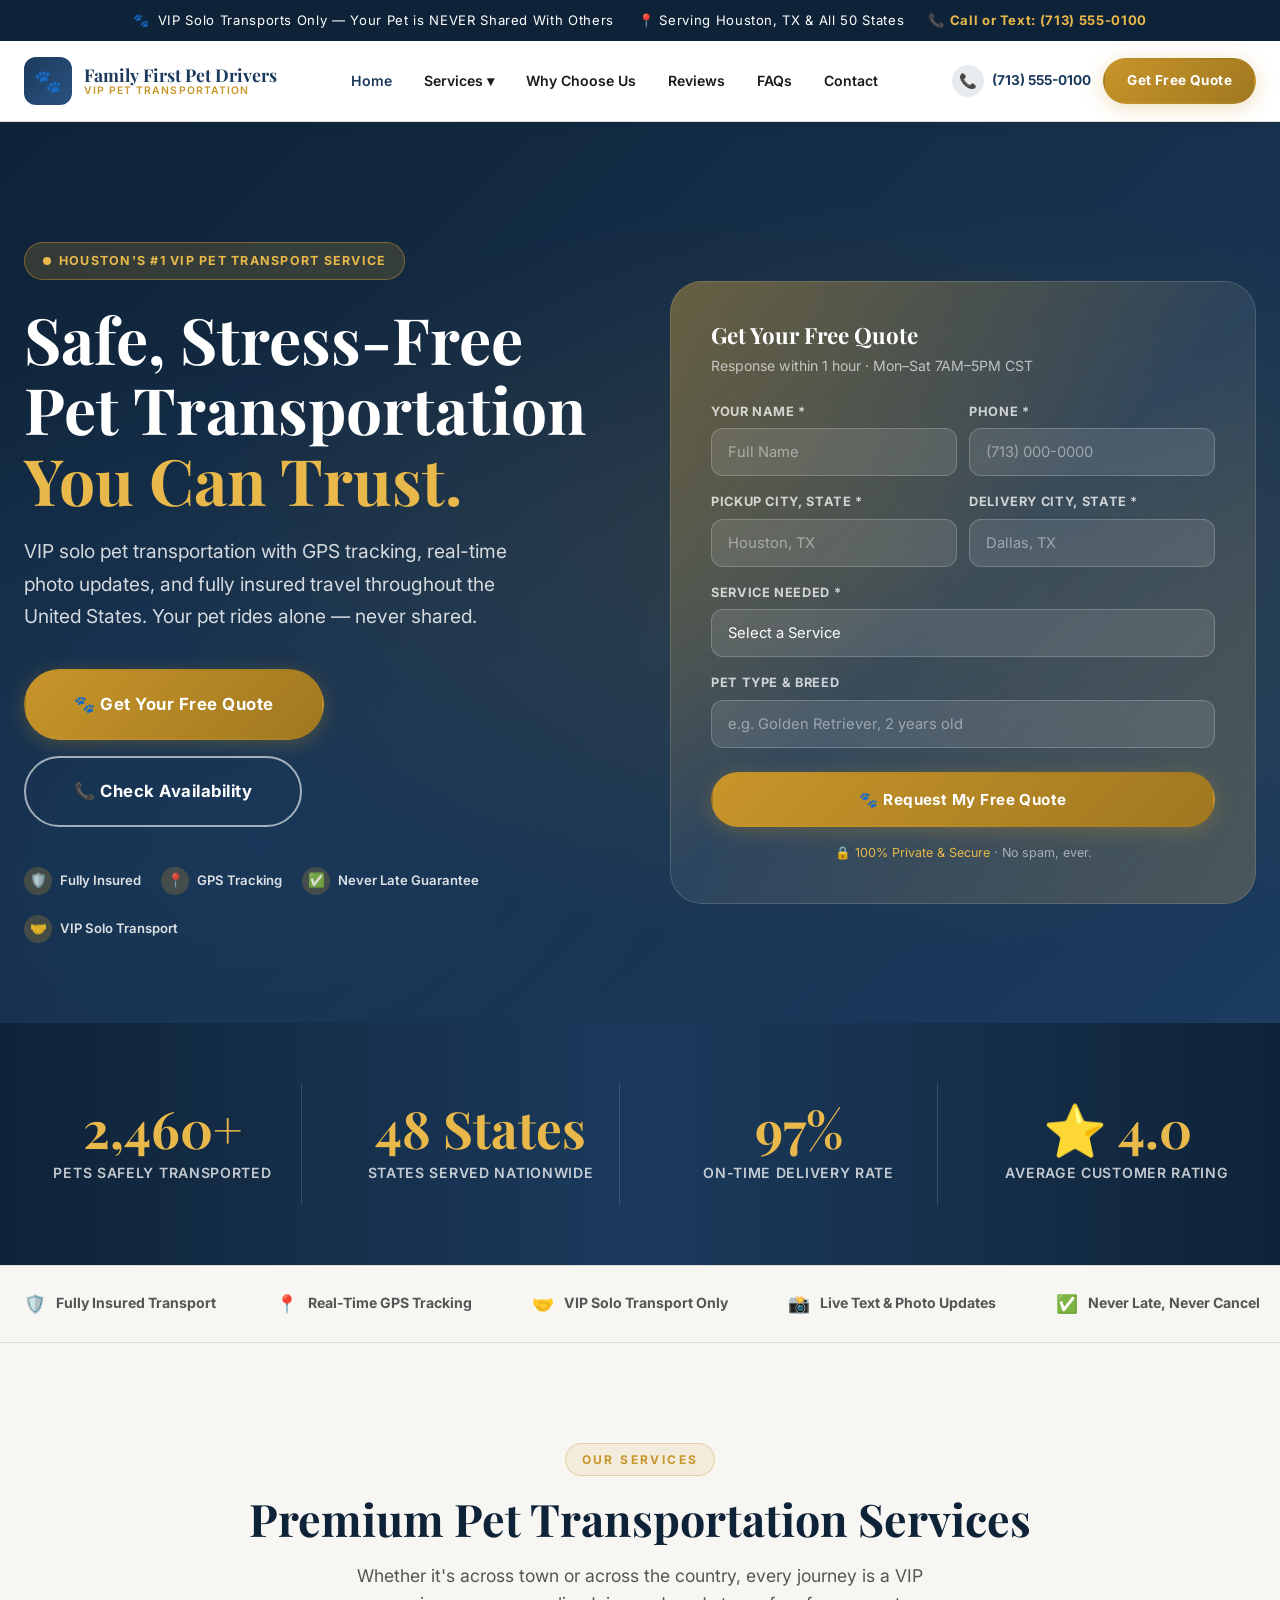
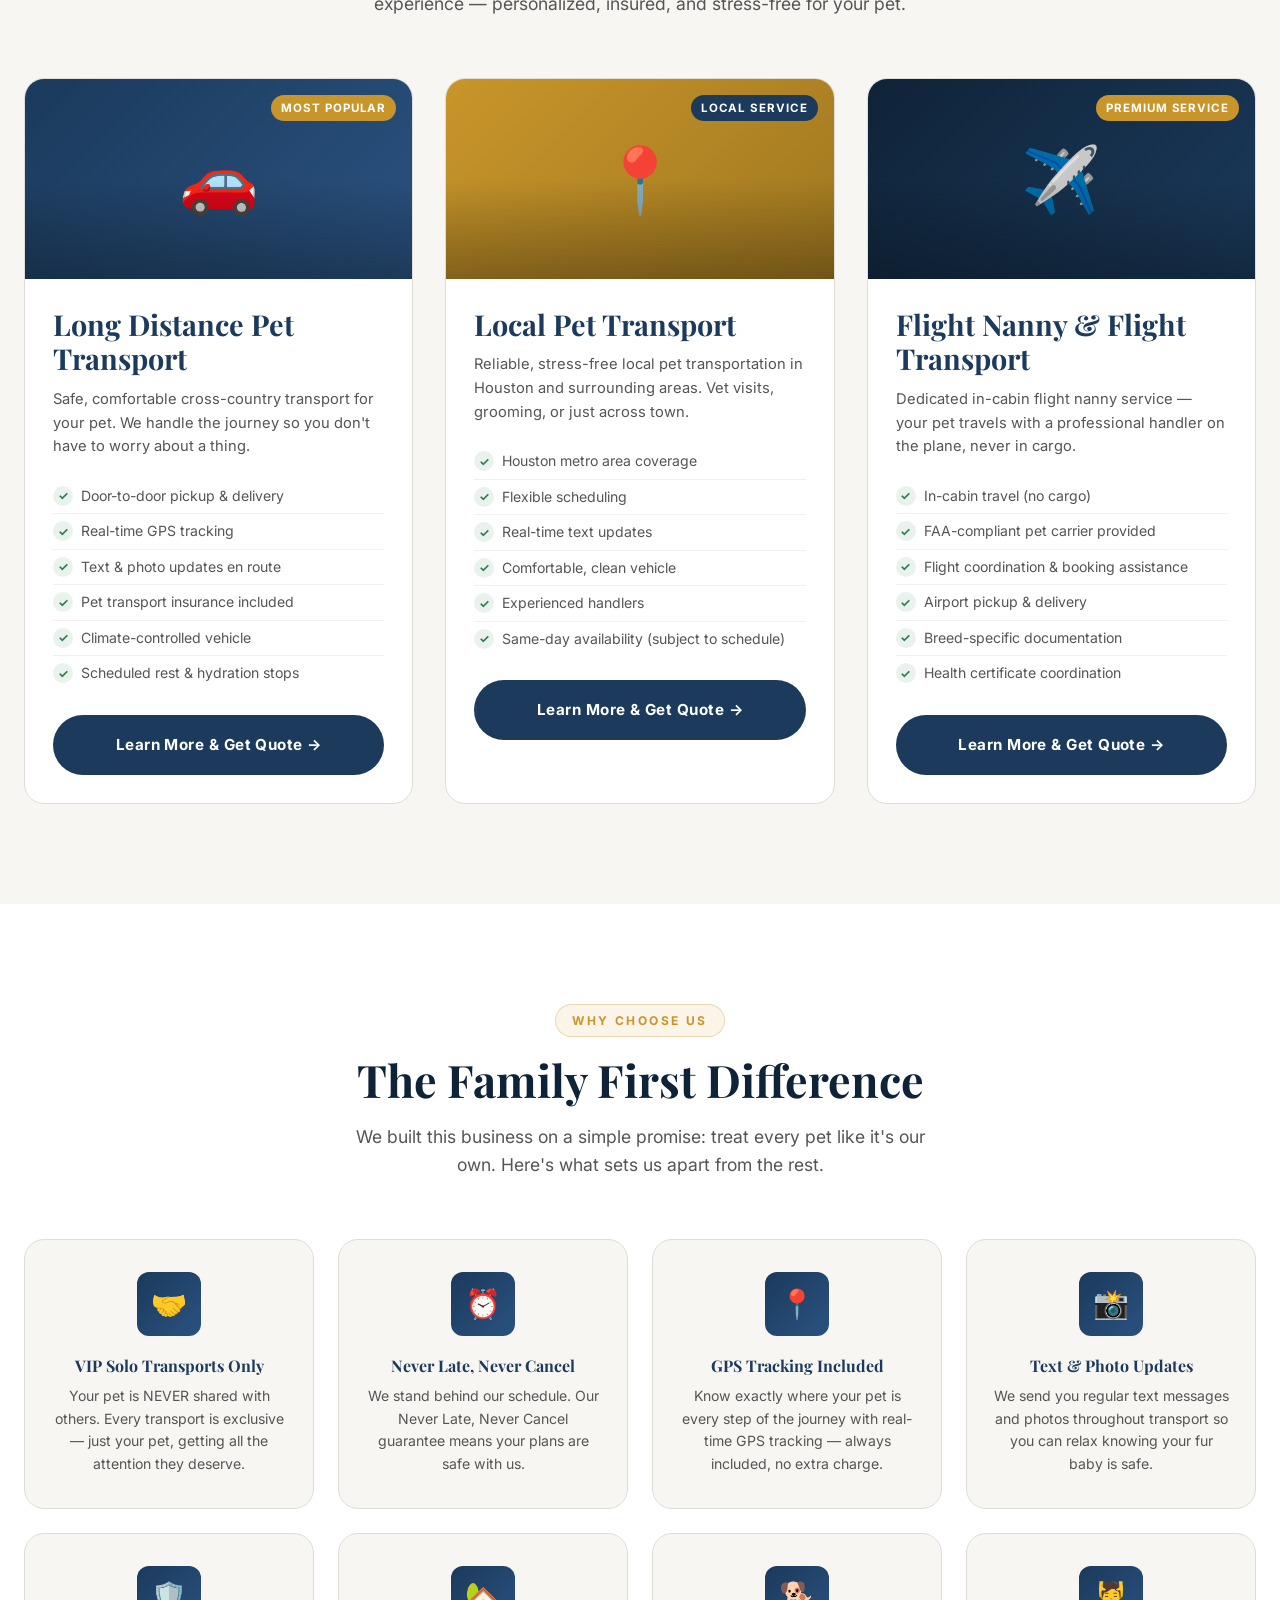
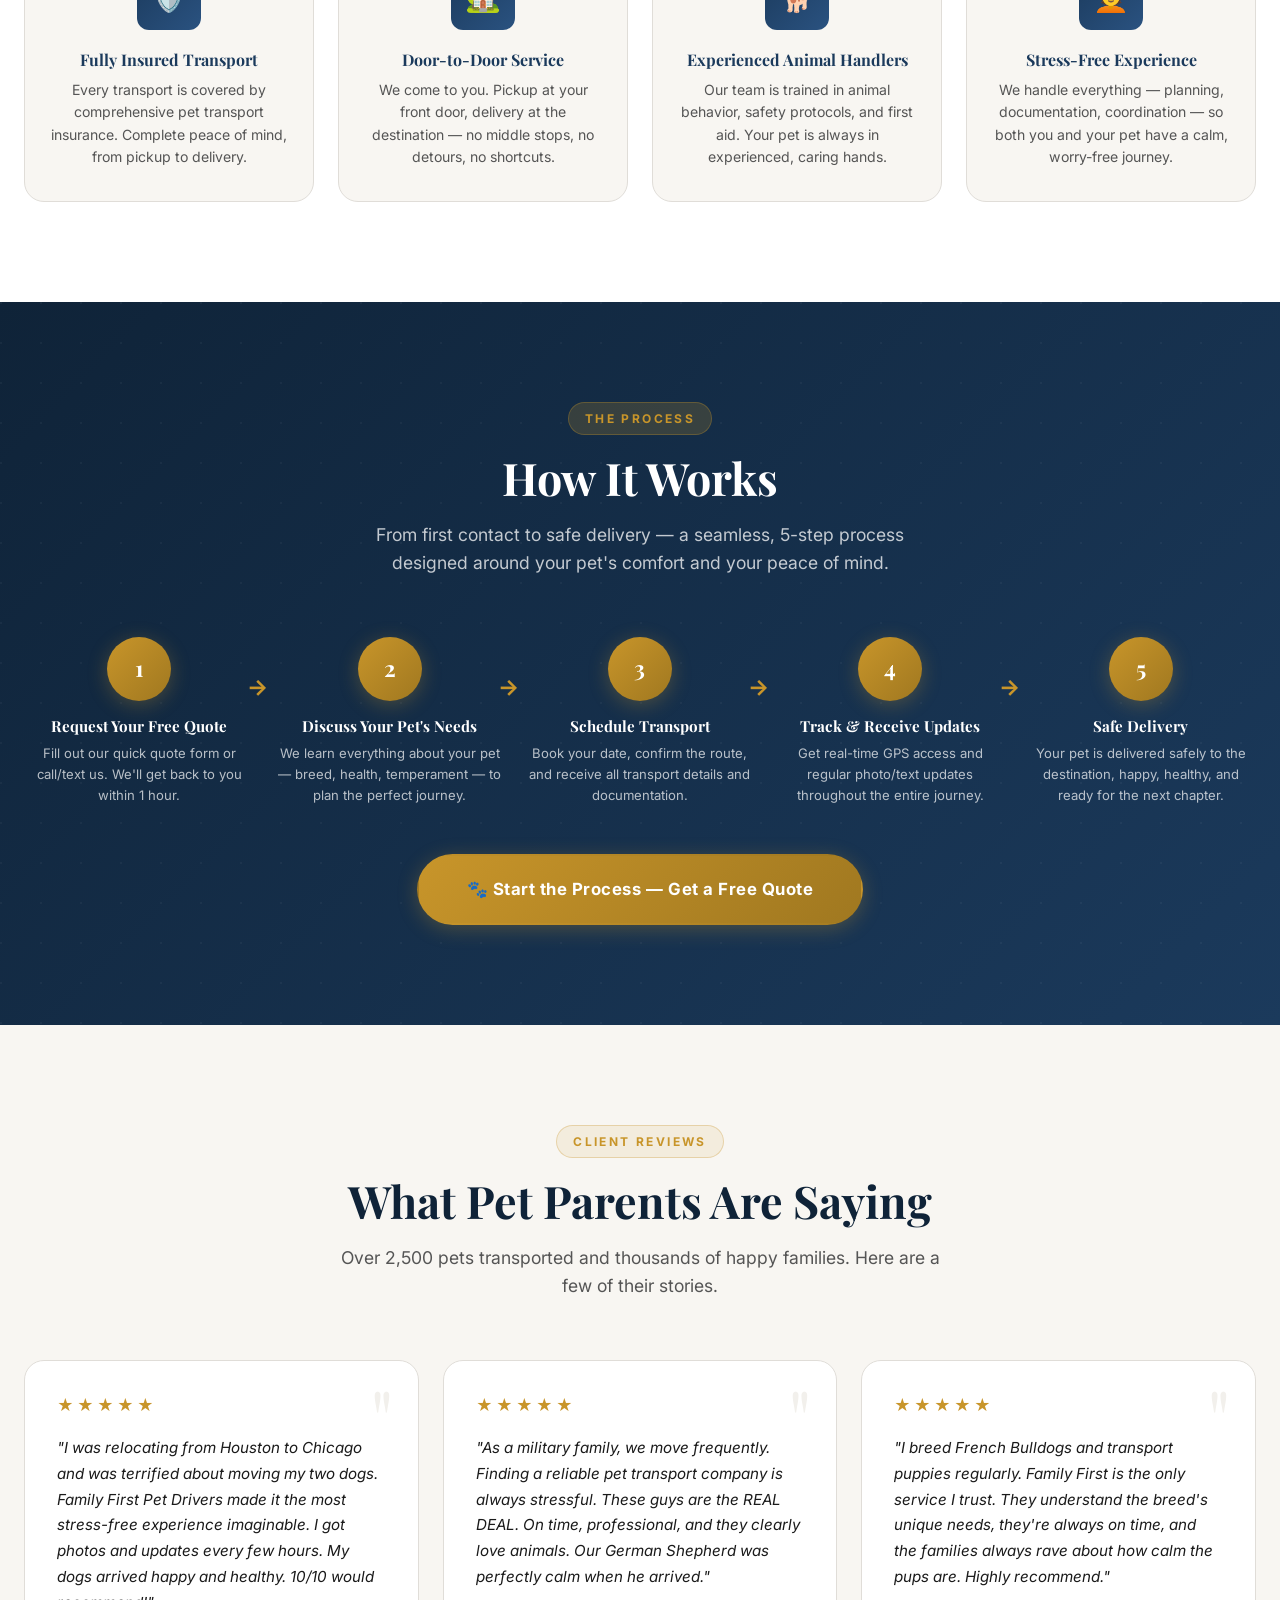
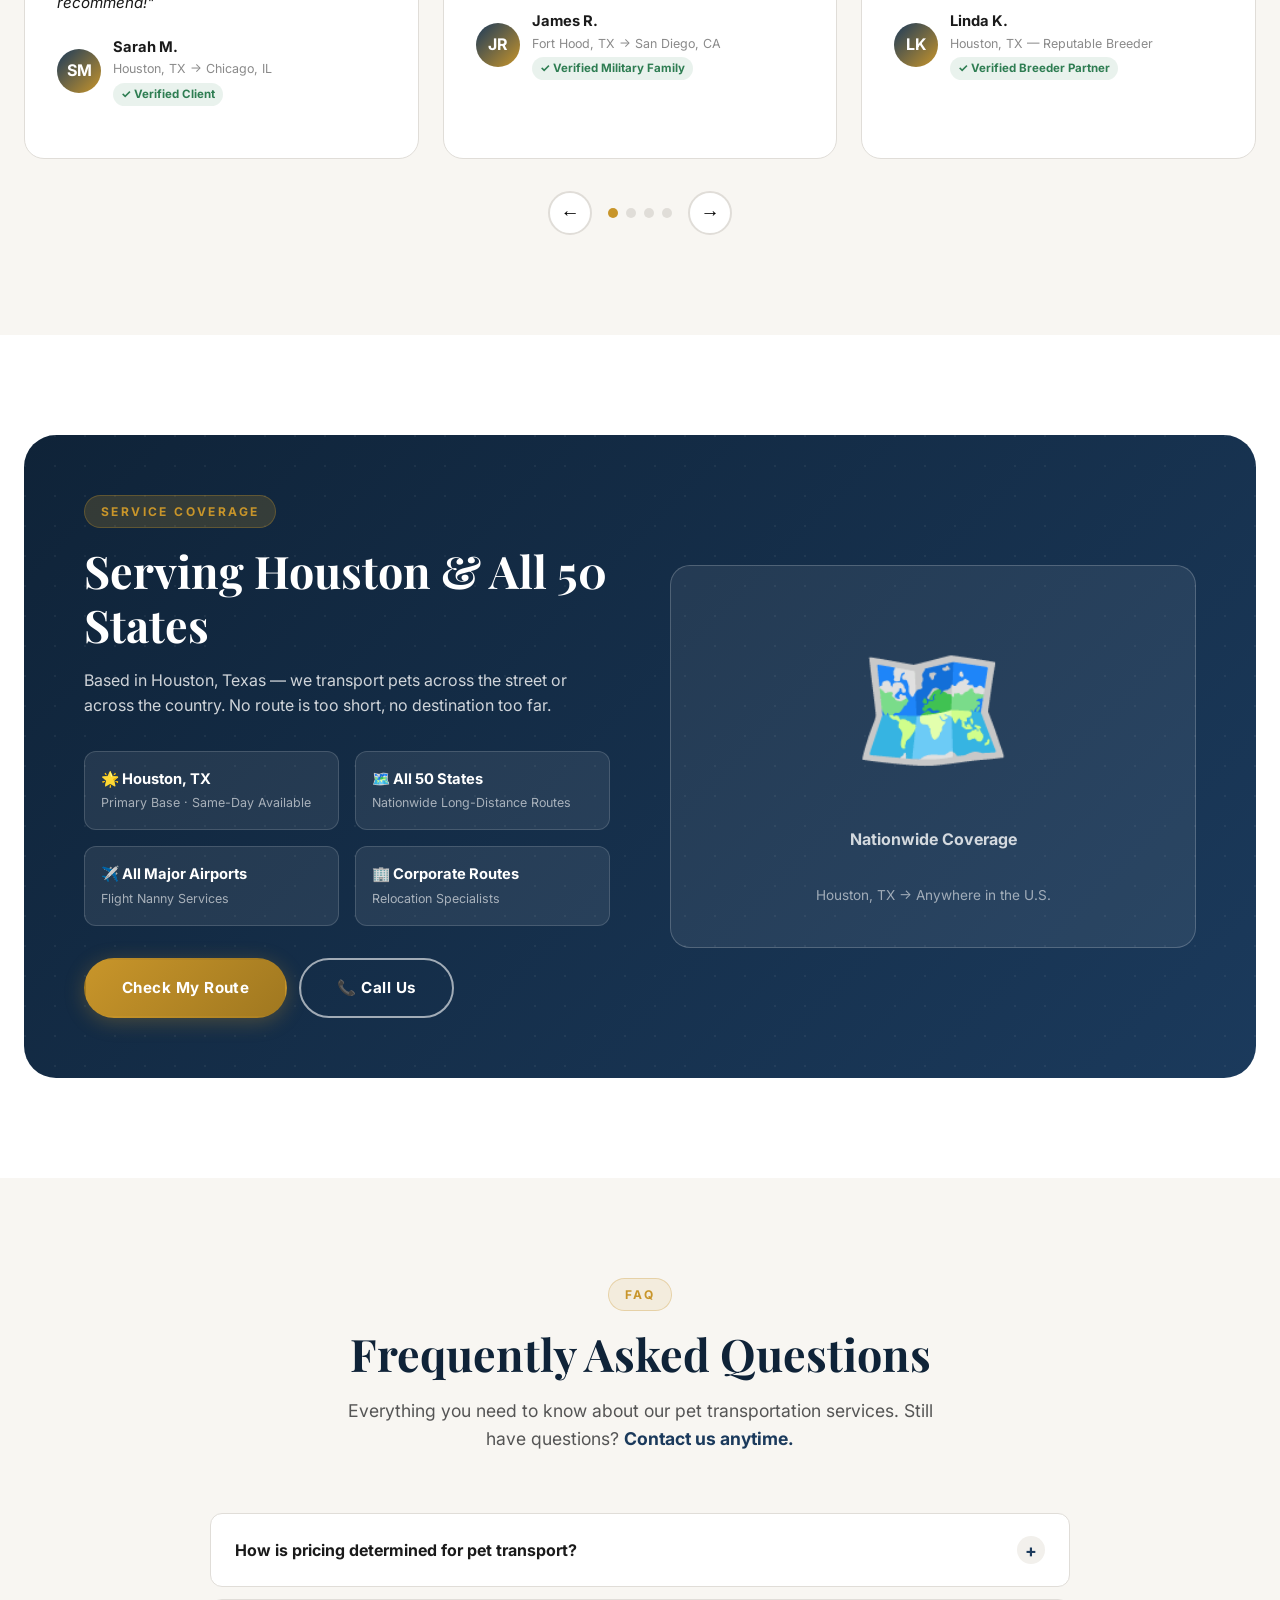
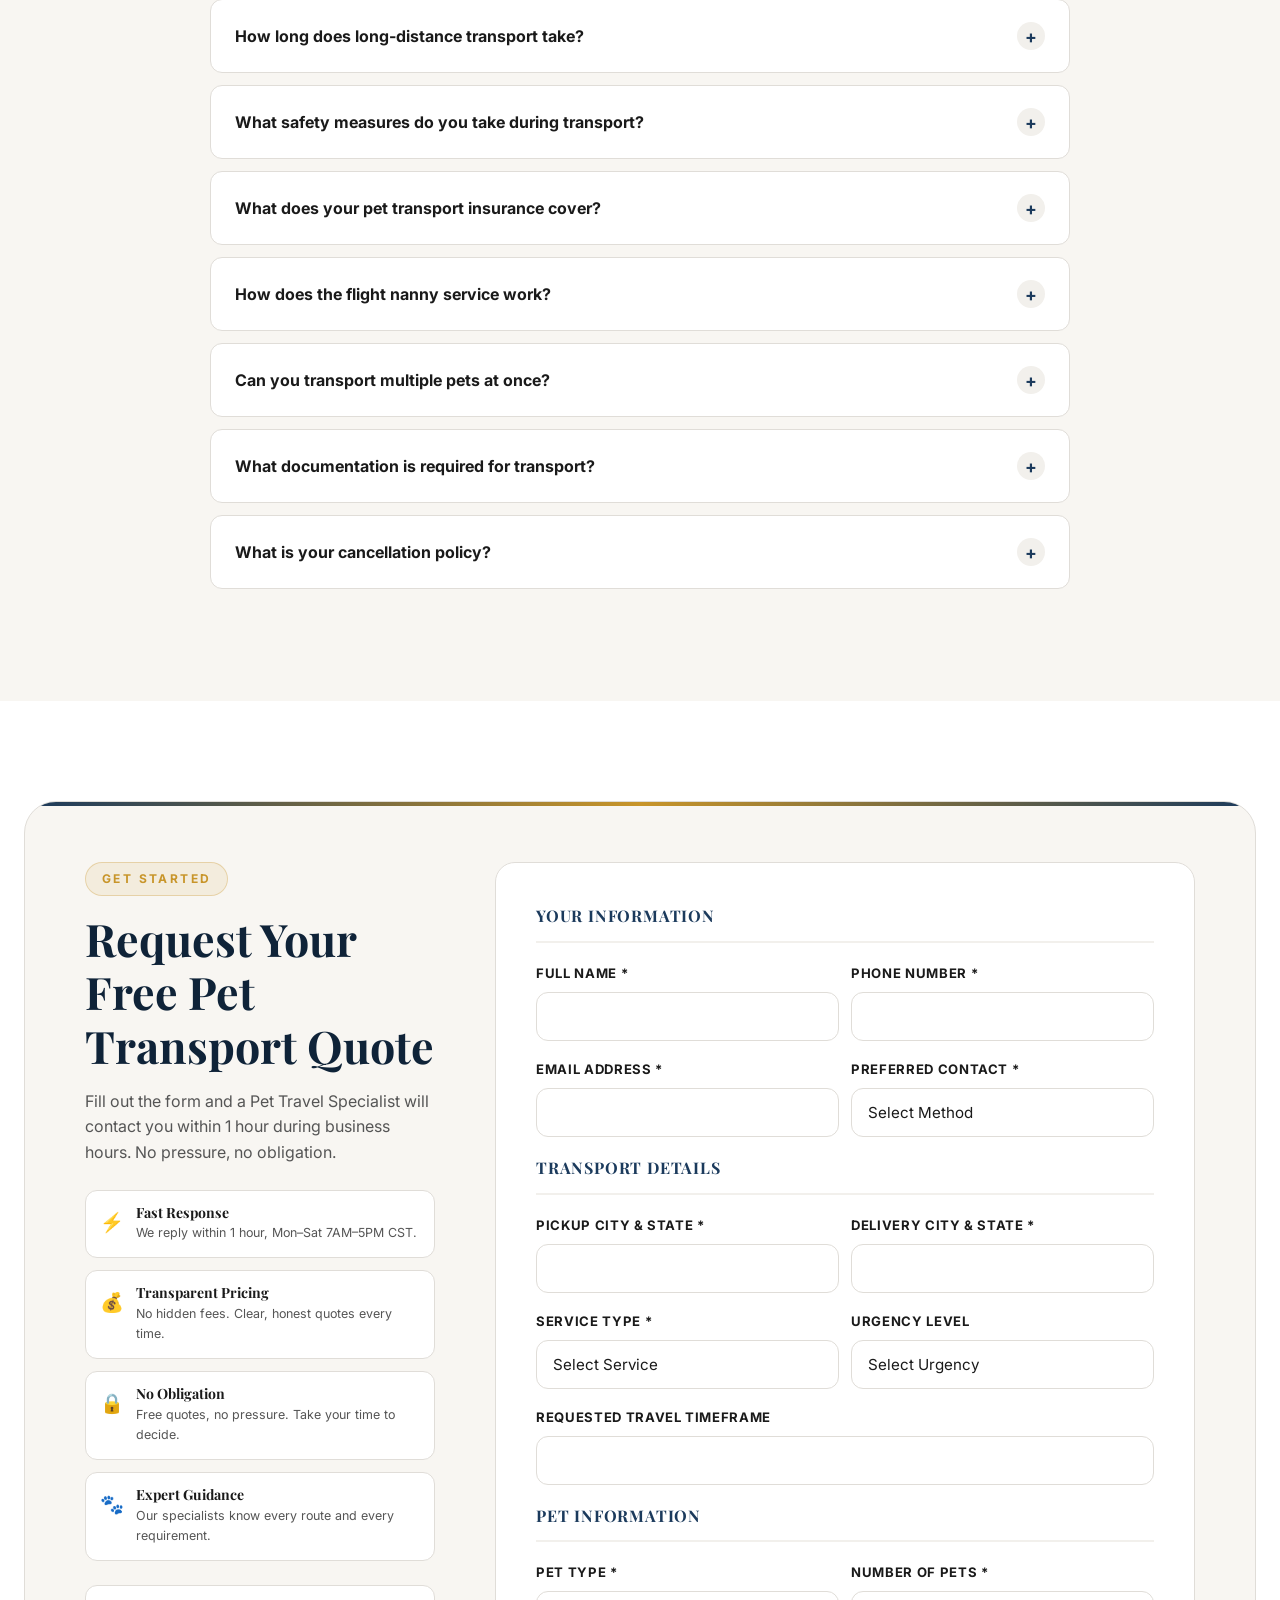
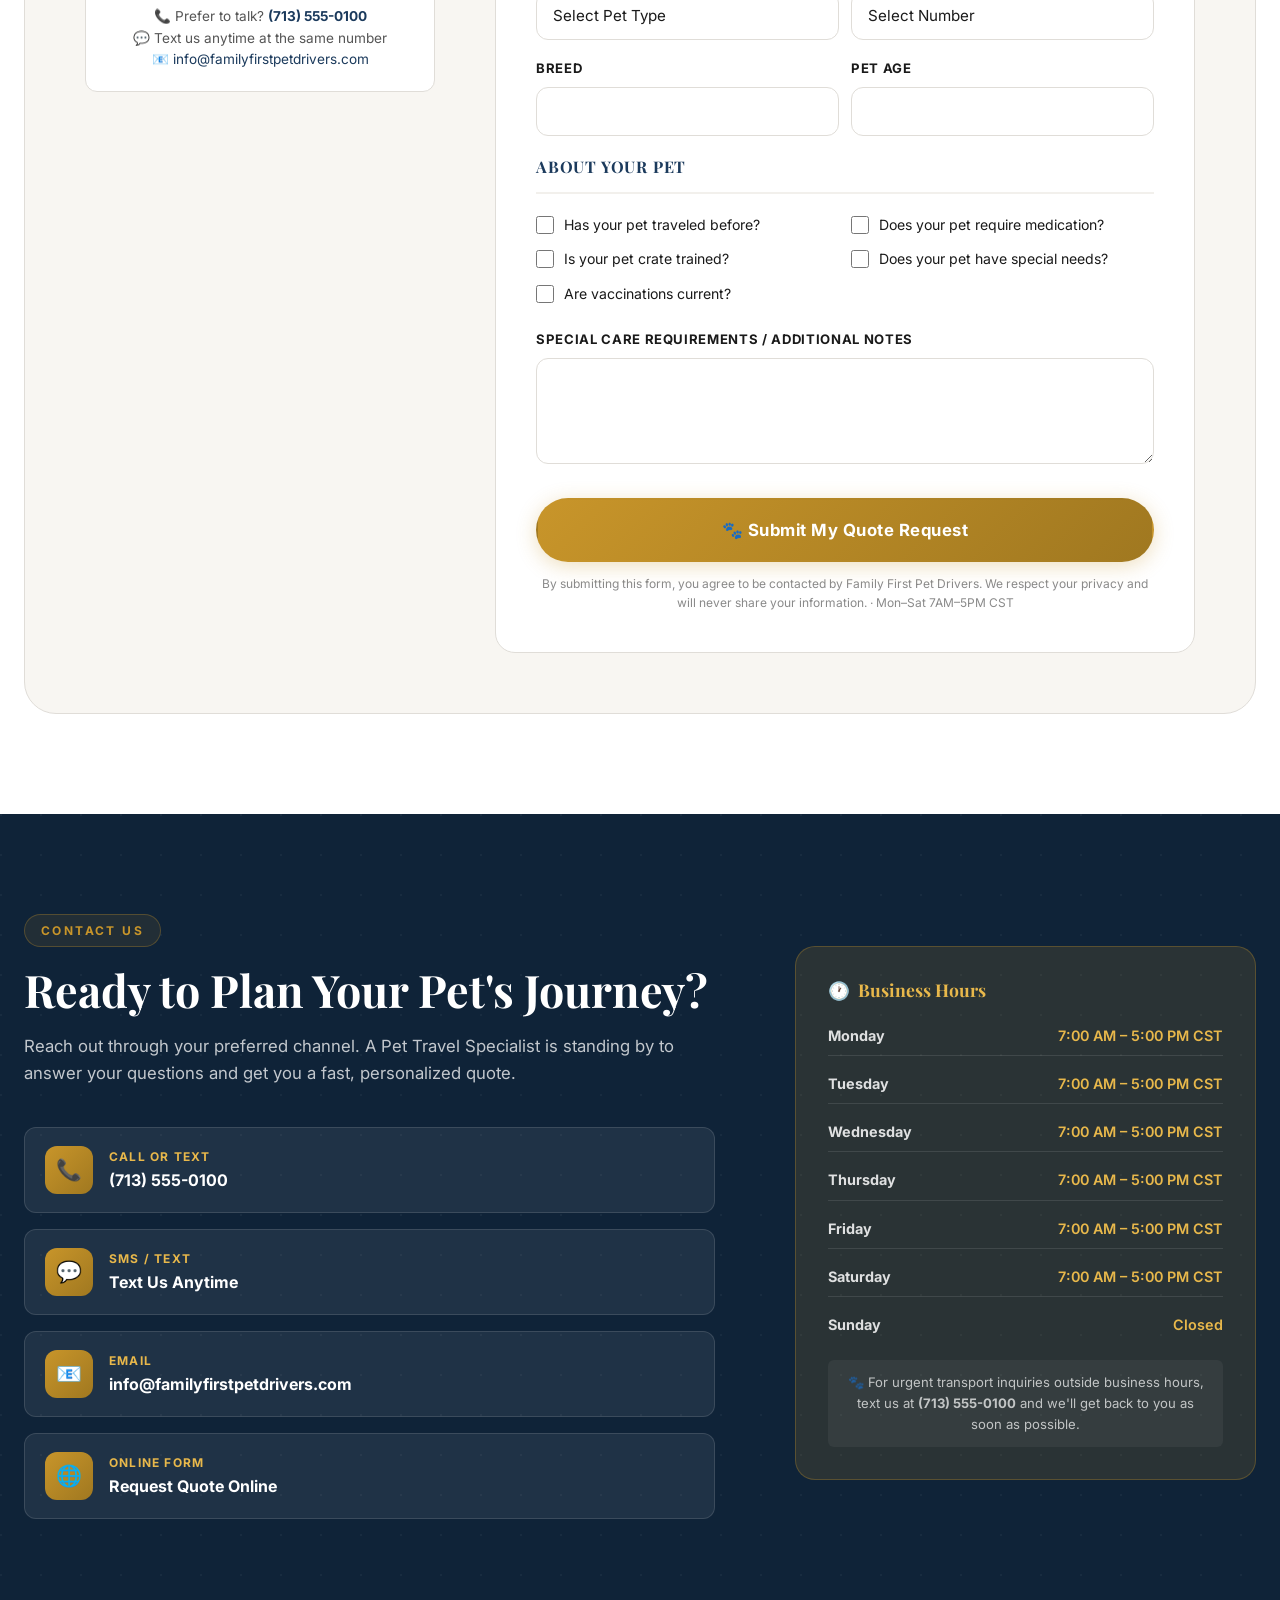
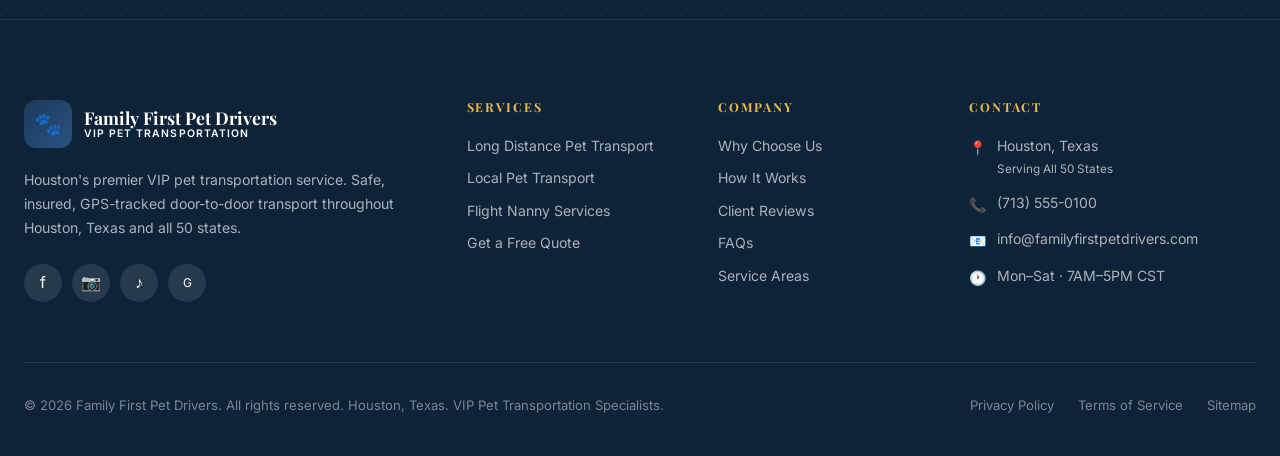
==== commit 4902ff9c: "🌐 Update domain to familyfirstdrivers.com" ====
--- a/index.html
+++ b/index.html
@@ -9,14 +9,14 @@
   <title>Family First Pet Drivers | VIP Pet Transportation Houston, TX | Nationwide Pet Transport</title>
   <meta name="description" content="Premium VIP pet transportation in Houston, TX and nationwide. GPS tracking, fully insured, real-time updates. Never late, never cancel guarantee. Long distance, local & flight nanny services. Get your free quote today." />
   <meta name="keywords" content="pet transportation Houston, pet transport services Houston, long distance pet transport Houston, flight nanny services Houston, pet relocation Houston, VIP pet transport, insured pet transportation, door-to-door pet transport" />
-  <link rel="canonical" href="https://www.familyfirstpetdrivers.com/" />
+  <link rel="canonical" href="https://www.familyfirstdrivers.com/" />
 
   <!-- Open Graph -->
   <meta property="og:type" content="website" />
   <meta property="og:title" content="Family First Pet Drivers | VIP Pet Transportation Houston & Nationwide" />
   <meta property="og:description" content="Safe, insured VIP pet transportation with GPS tracking and real-time updates. Houston, TX and nationwide. Get your free quote today." />
-  <meta property="og:image" content="https://www.familyfirstpetdrivers.com/images/og-image.jpg" />
-  <meta property="og:url" content="https://www.familyfirstpetdrivers.com/" />
+  <meta property="og:image" content="https://www.familyfirstdrivers.com/images/og-image.jpg" />
+  <meta property="og:url" content="https://www.familyfirstdrivers.com/" />
   <meta property="og:site_name" content="Family First Pet Drivers" />
 
   <!-- Twitter Card -->
--- a/css/styles.css
+++ b/css/styles.css
@@ -0,0 +1,2112 @@
+/* ============================================
+   FAMILY FIRST PET DRIVERS - Premium Styles
+   ============================================ */
+
+/* CSS Variables */
+:root {
+  --primary: #1B3A5C;        /* Deep Navy - Trust & Professionalism */
+  --primary-dark: #0F2338;
+  --primary-light: #2A5280;
+  --accent: #C8952A;         /* Gold - Luxury & Premium */
+  --accent-light: #E8B84B;
+  --accent-dark: #A07820;
+  --white: #FFFFFF;
+  --off-white: #F8F6F2;
+  --light-gray: #F2F0EC;
+  --mid-gray: #8A8A8A;
+  --dark-gray: #2D2D2D;
+  --text: #1A1A1A;
+  --text-light: #555555;
+  --success: #2E7D52;
+  --error: #C0392B;
+  --border: #E0DDD8;
+
+  --font-heading: 'Playfair Display', 'Georgia', serif;
+  --font-body: 'Inter', 'Helvetica Neue', sans-serif;
+  --font-accent: 'Cormorant Garamond', 'Georgia', serif;
+
+  --shadow-sm: 0 2px 8px rgba(0,0,0,0.08);
+  --shadow-md: 0 8px 30px rgba(0,0,0,0.12);
+  --shadow-lg: 0 20px 60px rgba(0,0,0,0.15);
+  --shadow-gold: 0 4px 20px rgba(200,149,42,0.3);
+
+  --radius-sm: 6px;
+  --radius-md: 12px;
+  --radius-lg: 20px;
+  --radius-xl: 32px;
+
+  --transition: all 0.3s cubic-bezier(0.4, 0, 0.2, 1);
+  --transition-slow: all 0.6s cubic-bezier(0.4, 0, 0.2, 1);
+}
+
+/* ============================================
+   RESET & BASE
+   ============================================ */
+*, *::before, *::after {
+  box-sizing: border-box;
+  margin: 0;
+  padding: 0;
+}
+
+html {
+  scroll-behavior: smooth;
+  font-size: 16px;
+  -webkit-text-size-adjust: 100%;
+}
+
+body {
+  font-family: var(--font-body);
+  color: var(--text);
+  background: var(--white);
+  line-height: 1.6;
+  overflow-x: hidden;
+}
+
+img {
+  max-width: 100%;
+  height: auto;
+  display: block;
+}
+
+a {
+  color: inherit;
+  text-decoration: none;
+  transition: var(--transition);
+}
+
+ul { list-style: none; }
+
+/* ============================================
+   TYPOGRAPHY
+   ============================================ */
+h1, h2, h3, h4, h5, h6 {
+  font-family: var(--font-heading);
+  font-weight: 700;
+  line-height: 1.2;
+  color: var(--primary-dark);
+}
+
+h1 { font-size: clamp(2.2rem, 5vw, 4rem); }
+h2 { font-size: clamp(1.8rem, 3.5vw, 3rem); }
+h3 { font-size: clamp(1.3rem, 2.5vw, 1.8rem); }
+h4 { font-size: clamp(1.1rem, 2vw, 1.4rem); }
+h5 { font-size: 1.1rem; }
+h6 { font-size: 0.95rem; }
+
+p { margin-bottom: 1rem; color: var(--text-light); }
+p:last-child { margin-bottom: 0; }
+
+.lead {
+  font-size: clamp(1rem, 2vw, 1.25rem);
+  line-height: 1.7;
+  color: var(--text-light);
+}
+
+.text-gold { color: var(--accent); }
+.text-navy { color: var(--primary); }
+.text-white { color: var(--white); }
+.text-center { text-align: center; }
+
+/* ============================================
+   LAYOUT
+   ============================================ */
+.container {
+  max-width: 1280px;
+  margin: 0 auto;
+  padding: 0 24px;
+}
+
+.container-sm {
+  max-width: 860px;
+  margin: 0 auto;
+  padding: 0 24px;
+}
+
+.section {
+  padding: 100px 0;
+}
+
+.section-sm {
+  padding: 60px 0;
+}
+
+.section-header {
+  text-align: center;
+  margin-bottom: 60px;
+}
+
+.section-tag {
+  display: inline-block;
+  font-family: var(--font-body);
+  font-size: 0.75rem;
+  font-weight: 700;
+  letter-spacing: 0.2em;
+  text-transform: uppercase;
+  color: var(--accent);
+  background: rgba(200,149,42,0.1);
+  padding: 6px 16px;
+  border-radius: 100px;
+  margin-bottom: 16px;
+  border: 1px solid rgba(200,149,42,0.3);
+}
+
+.section-header h2 {
+  margin-bottom: 16px;
+}
+
+.section-header p {
+  max-width: 600px;
+  margin: 0 auto;
+  font-size: 1.1rem;
+}
+
+.grid-2 {
+  display: grid;
+  grid-template-columns: repeat(2, 1fr);
+  gap: 32px;
+}
+
+.grid-3 {
+  display: grid;
+  grid-template-columns: repeat(3, 1fr);
+  gap: 32px;
+}
+
+.grid-4 {
+  display: grid;
+  grid-template-columns: repeat(4, 1fr);
+  gap: 24px;
+}
+
+/* ============================================
+   BUTTONS
+   ============================================ */
+.btn {
+  display: inline-flex;
+  align-items: center;
+  justify-content: center;
+  gap: 8px;
+  padding: 16px 36px;
+  font-family: var(--font-body);
+  font-size: 0.95rem;
+  font-weight: 700;
+  letter-spacing: 0.03em;
+  border-radius: 100px;
+  border: 2px solid transparent;
+  cursor: pointer;
+  transition: var(--transition);
+  white-space: nowrap;
+  position: relative;
+  overflow: hidden;
+  text-decoration: none;
+}
+
+.btn::before {
+  content: '';
+  position: absolute;
+  inset: 0;
+  background: rgba(255,255,255,0.1);
+  transform: translateX(-100%);
+  transition: transform 0.4s ease;
+}
+
+.btn:hover::before {
+  transform: translateX(0);
+}
+
+.btn-primary {
+  background: linear-gradient(135deg, var(--accent), var(--accent-dark));
+  color: var(--white);
+  box-shadow: var(--shadow-gold);
+}
+
+.btn-primary:hover {
+  transform: translateY(-2px);
+  box-shadow: 0 8px 30px rgba(200,149,42,0.4);
+}
+
+.btn-secondary {
+  background: transparent;
+  color: var(--white);
+  border-color: rgba(255,255,255,0.6);
+}
+
+.btn-secondary:hover {
+  background: rgba(255,255,255,0.15);
+  border-color: var(--white);
+}
+
+.btn-outline {
+  background: transparent;
+  color: var(--primary);
+  border-color: var(--primary);
+}
+
+.btn-outline:hover {
+  background: var(--primary);
+  color: var(--white);
+}
+
+.btn-dark {
+  background: var(--primary);
+  color: var(--white);
+}
+
+.btn-dark:hover {
+  background: var(--primary-dark);
+  transform: translateY(-2px);
+}
+
+.btn-lg {
+  padding: 20px 48px;
+  font-size: 1.05rem;
+}
+
+.btn-sm {
+  padding: 10px 22px;
+  font-size: 0.85rem;
+}
+
+/* ============================================
+   ANNOUNCEMENT BAR
+   ============================================ */
+.announcement-bar {
+  background: var(--primary-dark);
+  color: var(--white);
+  padding: 10px 0;
+  text-align: center;
+  font-size: 0.82rem;
+  letter-spacing: 0.05em;
+}
+
+.announcement-bar a {
+  color: var(--accent-light);
+  font-weight: 700;
+}
+
+.announcement-inner {
+  display: flex;
+  align-items: center;
+  justify-content: center;
+  gap: 24px;
+  flex-wrap: wrap;
+}
+
+.announcement-item {
+  display: flex;
+  align-items: center;
+  gap: 8px;
+}
+
+.announcement-item .dot {
+  width: 5px;
+  height: 5px;
+  border-radius: 50%;
+  background: var(--accent);
+  display: none;
+}
+
+/* ============================================
+   HEADER & NAVIGATION
+   ============================================ */
+.header {
+  position: sticky;
+  top: 0;
+  z-index: 1000;
+  background: var(--white);
+  border-bottom: 1px solid var(--border);
+  box-shadow: var(--shadow-sm);
+  transition: var(--transition);
+}
+
+.header.scrolled {
+  box-shadow: var(--shadow-md);
+}
+
+.header-inner {
+  display: flex;
+  align-items: center;
+  justify-content: space-between;
+  height: 80px;
+  gap: 32px;
+}
+
+.logo {
+  display: flex;
+  align-items: center;
+  gap: 12px;
+  flex-shrink: 0;
+  text-decoration: none;
+}
+
+.logo-icon {
+  width: 48px;
+  height: 48px;
+  background: linear-gradient(135deg, var(--primary), var(--primary-light));
+  border-radius: var(--radius-md);
+  display: flex;
+  align-items: center;
+  justify-content: center;
+  font-size: 1.4rem;
+  flex-shrink: 0;
+}
+
+.logo-text {
+  display: flex;
+  flex-direction: column;
+  line-height: 1.2;
+}
+
+.logo-name {
+  font-family: var(--font-heading);
+  font-size: 1.1rem;
+  font-weight: 700;
+  color: var(--primary);
+}
+
+.logo-tagline {
+  font-size: 0.65rem;
+  font-weight: 600;
+  letter-spacing: 0.1em;
+  text-transform: uppercase;
+  color: var(--accent);
+}
+
+.nav {
+  display: flex;
+  align-items: center;
+  gap: 4px;
+}
+
+.nav-link {
+  font-size: 0.88rem;
+  font-weight: 600;
+  color: var(--text);
+  padding: 8px 14px;
+  border-radius: var(--radius-sm);
+  transition: var(--transition);
+  white-space: nowrap;
+}
+
+.nav-link:hover {
+  color: var(--primary);
+  background: var(--off-white);
+}
+
+.nav-link.active {
+  color: var(--primary);
+}
+
+.nav-dropdown {
+  position: relative;
+}
+
+.nav-dropdown-menu {
+  position: absolute;
+  top: 100%;
+  left: 0;
+  background: var(--white);
+  border: 1px solid var(--border);
+  border-radius: var(--radius-md);
+  padding: 8px;
+  min-width: 220px;
+  box-shadow: var(--shadow-lg);
+  opacity: 0;
+  visibility: hidden;
+  transform: translateY(8px);
+  transition: var(--transition);
+  z-index: 100;
+}
+
+.nav-dropdown:hover .nav-dropdown-menu {
+  opacity: 1;
+  visibility: visible;
+  transform: translateY(0);
+}
+
+.nav-dropdown-link {
+  display: flex;
+  align-items: center;
+  gap: 10px;
+  padding: 10px 14px;
+  border-radius: var(--radius-sm);
+  font-size: 0.88rem;
+  font-weight: 600;
+  color: var(--text);
+  transition: var(--transition);
+}
+
+.nav-dropdown-link:hover {
+  background: var(--off-white);
+  color: var(--primary);
+}
+
+.nav-dropdown-link .icon {
+  width: 32px;
+  height: 32px;
+  background: var(--light-gray);
+  border-radius: var(--radius-sm);
+  display: flex;
+  align-items: center;
+  justify-content: center;
+  font-size: 1rem;
+  flex-shrink: 0;
+}
+
+.header-actions {
+  display: flex;
+  align-items: center;
+  gap: 12px;
+  flex-shrink: 0;
+}
+
+.header-phone {
+  display: flex;
+  align-items: center;
+  gap: 8px;
+  font-size: 0.85rem;
+  font-weight: 700;
+  color: var(--primary);
+}
+
+.header-phone .phone-icon {
+  width: 32px;
+  height: 32px;
+  background: rgba(27,58,92,0.1);
+  border-radius: 50%;
+  display: flex;
+  align-items: center;
+  justify-content: center;
+  font-size: 0.9rem;
+}
+
+/* Mobile Menu Toggle */
+.menu-toggle {
+  display: none;
+  flex-direction: column;
+  gap: 5px;
+  cursor: pointer;
+  padding: 8px;
+  border-radius: var(--radius-sm);
+  transition: var(--transition);
+  background: none;
+  border: none;
+}
+
+.menu-toggle span {
+  width: 24px;
+  height: 2px;
+  background: var(--primary);
+  border-radius: 2px;
+  transition: var(--transition);
+}
+
+.menu-toggle.active span:nth-child(1) {
+  transform: rotate(45deg) translate(5px, 5px);
+}
+
+.menu-toggle.active span:nth-child(2) {
+  opacity: 0;
+  transform: translateX(-10px);
+}
+
+.menu-toggle.active span:nth-child(3) {
+  transform: rotate(-45deg) translate(5px, -5px);
+}
+
+/* Mobile Nav */
+.mobile-nav {
+  position: fixed;
+  top: 0;
+  right: -100%;
+  width: min(380px, 100%);
+  height: 100vh;
+  background: var(--white);
+  z-index: 999;
+  padding: 100px 32px 40px;
+  overflow-y: auto;
+  transition: right 0.4s cubic-bezier(0.4, 0, 0.2, 1);
+  box-shadow: var(--shadow-lg);
+}
+
+.mobile-nav.open {
+  right: 0;
+}
+
+.mobile-nav-overlay {
+  position: fixed;
+  inset: 0;
+  background: rgba(0,0,0,0.5);
+  z-index: 998;
+  opacity: 0;
+  visibility: hidden;
+  transition: var(--transition);
+  backdrop-filter: blur(4px);
+}
+
+.mobile-nav-overlay.open {
+  opacity: 1;
+  visibility: visible;
+}
+
+.mobile-nav-link {
+  display: block;
+  padding: 14px 0;
+  font-size: 1.1rem;
+  font-weight: 700;
+  color: var(--text);
+  border-bottom: 1px solid var(--border);
+  transition: var(--transition);
+}
+
+.mobile-nav-link:hover {
+  color: var(--primary);
+  padding-left: 8px;
+}
+
+.mobile-nav-sub {
+  padding-left: 16px;
+}
+
+.mobile-nav-sub a {
+  display: block;
+  padding: 10px 0;
+  font-size: 0.95rem;
+  font-weight: 600;
+  color: var(--text-light);
+  border-bottom: 1px solid var(--light-gray);
+  transition: var(--transition);
+}
+
+.mobile-nav-sub a:hover {
+  color: var(--primary);
+}
+
+.mobile-nav-cta {
+  margin-top: 24px;
+  display: flex;
+  flex-direction: column;
+  gap: 12px;
+}
+
+/* ============================================
+   STICKY MOBILE BUTTONS
+   ============================================ */
+.sticky-mobile-bar {
+  display: none;
+  position: fixed;
+  bottom: 0;
+  left: 0;
+  right: 0;
+  z-index: 990;
+  background: var(--white);
+  border-top: 1px solid var(--border);
+  padding: 12px 16px;
+  gap: 10px;
+  box-shadow: 0 -4px 20px rgba(0,0,0,0.1);
+}
+
+.sticky-btn-call {
+  flex: 1;
+  display: flex;
+  align-items: center;
+  justify-content: center;
+  gap: 8px;
+  padding: 14px;
+  background: var(--primary);
+  color: var(--white);
+  border-radius: var(--radius-md);
+  font-size: 0.9rem;
+  font-weight: 700;
+  text-decoration: none;
+}
+
+.sticky-btn-quote {
+  flex: 1;
+  display: flex;
+  align-items: center;
+  justify-content: center;
+  gap: 8px;
+  padding: 14px;
+  background: linear-gradient(135deg, var(--accent), var(--accent-dark));
+  color: var(--white);
+  border-radius: var(--radius-md);
+  font-size: 0.9rem;
+  font-weight: 700;
+  text-decoration: none;
+  box-shadow: var(--shadow-gold);
+}
+
+/* ============================================
+   HERO SECTION
+   ============================================ */
+.hero {
+  position: relative;
+  min-height: 100vh;
+  display: flex;
+  align-items: center;
+  overflow: hidden;
+  background: linear-gradient(135deg, var(--primary-dark) 0%, var(--primary) 50%, #1e4976 100%);
+}
+
+.hero-bg {
+  position: absolute;
+  inset: 0;
+  z-index: 0;
+}
+
+.hero-bg-gradient {
+  position: absolute;
+  inset: 0;
+  background:
+    radial-gradient(ellipse at 70% 50%, rgba(200,149,42,0.15) 0%, transparent 60%),
+    radial-gradient(ellipse at 20% 80%, rgba(27,58,92,0.8) 0%, transparent 50%),
+    linear-gradient(135deg, rgba(15,35,56,0.95) 0%, rgba(27,58,92,0.85) 100%);
+  z-index: 1;
+}
+
+.hero-bg-pattern {
+  position: absolute;
+  inset: 0;
+  background-image:
+    radial-gradient(circle at 1px 1px, rgba(255,255,255,0.05) 1px, transparent 0);
+  background-size: 40px 40px;
+  z-index: 0;
+}
+
+.hero-content {
+  position: relative;
+  z-index: 2;
+  width: 100%;
+  padding: 120px 0 80px;
+}
+
+.hero-inner {
+  display: grid;
+  grid-template-columns: 1fr 1fr;
+  gap: 60px;
+  align-items: center;
+}
+
+.hero-badge {
+  display: inline-flex;
+  align-items: center;
+  gap: 8px;
+  background: rgba(200,149,42,0.2);
+  border: 1px solid rgba(200,149,42,0.5);
+  color: var(--accent-light);
+  padding: 8px 18px;
+  border-radius: 100px;
+  font-size: 0.78rem;
+  font-weight: 700;
+  letter-spacing: 0.1em;
+  text-transform: uppercase;
+  margin-bottom: 24px;
+}
+
+.hero-badge .pulse {
+  width: 8px;
+  height: 8px;
+  background: var(--accent-light);
+  border-radius: 50%;
+  animation: pulse 2s infinite;
+}
+
+@keyframes pulse {
+  0%, 100% { opacity: 1; transform: scale(1); }
+  50% { opacity: 0.5; transform: scale(0.8); }
+}
+
+.hero h1 {
+  color: var(--white);
+  margin-bottom: 20px;
+  font-size: clamp(2.4rem, 5vw, 4.2rem);
+  line-height: 1.1;
+}
+
+.hero h1 span {
+  color: var(--accent-light);
+  display: block;
+}
+
+.hero .subheadline {
+  color: rgba(255,255,255,0.82);
+  font-size: clamp(1rem, 2vw, 1.2rem);
+  line-height: 1.7;
+  margin-bottom: 36px;
+  max-width: 520px;
+}
+
+.hero-ctas {
+  display: flex;
+  gap: 16px;
+  flex-wrap: wrap;
+  margin-bottom: 40px;
+}
+
+.hero-trust-badges {
+  display: flex;
+  flex-wrap: wrap;
+  gap: 20px;
+}
+
+.trust-badge {
+  display: flex;
+  align-items: center;
+  gap: 8px;
+  color: rgba(255,255,255,0.85);
+  font-size: 0.82rem;
+  font-weight: 600;
+}
+
+.trust-badge .icon {
+  width: 28px;
+  height: 28px;
+  background: rgba(200,149,42,0.25);
+  border-radius: 50%;
+  display: flex;
+  align-items: center;
+  justify-content: center;
+  font-size: 0.85rem;
+  flex-shrink: 0;
+}
+
+/* Hero Card */
+.hero-card {
+  background: rgba(255,255,255,0.07);
+  backdrop-filter: blur(20px);
+  border: 1px solid rgba(255,255,255,0.15);
+  border-radius: var(--radius-xl);
+  padding: 40px;
+  position: relative;
+}
+
+.hero-card::before {
+  content: '';
+  position: absolute;
+  inset: -1px;
+  border-radius: inherit;
+  background: linear-gradient(135deg, rgba(200,149,42,0.4), transparent, rgba(200,149,42,0.2));
+  z-index: -1;
+}
+
+.quick-quote-title {
+  font-family: var(--font-heading);
+  color: var(--white);
+  font-size: 1.4rem;
+  margin-bottom: 6px;
+}
+
+.quick-quote-sub {
+  color: rgba(255,255,255,0.65);
+  font-size: 0.88rem;
+  margin-bottom: 24px;
+}
+
+.form-group {
+  margin-bottom: 16px;
+}
+
+.form-label {
+  display: block;
+  font-size: 0.8rem;
+  font-weight: 700;
+  color: rgba(255,255,255,0.75);
+  margin-bottom: 6px;
+  letter-spacing: 0.05em;
+  text-transform: uppercase;
+}
+
+.form-input,
+.form-select,
+.form-textarea {
+  width: 100%;
+  padding: 14px 16px;
+  background: rgba(255,255,255,0.1);
+  border: 1px solid rgba(255,255,255,0.2);
+  border-radius: var(--radius-md);
+  color: var(--white);
+  font-size: 0.92rem;
+  font-family: var(--font-body);
+  transition: var(--transition);
+  outline: none;
+  -webkit-appearance: none;
+}
+
+.form-input::placeholder { color: rgba(255,255,255,0.45); }
+
+.form-input:focus,
+.form-select:focus {
+  border-color: var(--accent);
+  background: rgba(255,255,255,0.15);
+  box-shadow: 0 0 0 3px rgba(200,149,42,0.2);
+}
+
+.form-select option {
+  background: var(--primary);
+  color: var(--white);
+}
+
+.form-row {
+  display: grid;
+  grid-template-columns: 1fr 1fr;
+  gap: 12px;
+}
+
+.hero-card .btn {
+  width: 100%;
+  margin-top: 8px;
+}
+
+.card-guarantee {
+  text-align: center;
+  margin-top: 16px;
+  color: rgba(255,255,255,0.55);
+  font-size: 0.78rem;
+}
+
+.card-guarantee span {
+  color: var(--accent-light);
+}
+
+/* ============================================
+   STATS / METRICS SECTION
+   ============================================ */
+.stats-section {
+  background: var(--primary);
+  padding: 60px 0;
+  position: relative;
+  overflow: hidden;
+}
+
+.stats-section::before {
+  content: '';
+  position: absolute;
+  inset: 0;
+  background: linear-gradient(90deg, var(--primary-dark), var(--primary), var(--primary-dark));
+}
+
+.stats-grid {
+  position: relative;
+  z-index: 1;
+  display: grid;
+  grid-template-columns: repeat(4, 1fr);
+  gap: 40px;
+  text-align: center;
+}
+
+.stat-item {
+  padding: 20px;
+  border-right: 1px solid rgba(255,255,255,0.15);
+}
+
+.stat-item:last-child {
+  border-right: none;
+}
+
+.stat-number {
+  font-family: var(--font-heading);
+  font-size: clamp(2.2rem, 4vw, 3.5rem);
+  font-weight: 700;
+  color: var(--accent-light);
+  line-height: 1;
+  margin-bottom: 8px;
+}
+
+.stat-label {
+  font-size: 0.88rem;
+  font-weight: 600;
+  color: rgba(255,255,255,0.75);
+  letter-spacing: 0.05em;
+  text-transform: uppercase;
+}
+
+/* ============================================
+   TRUST BAR
+   ============================================ */
+.trust-bar {
+  background: var(--off-white);
+  border-top: 1px solid var(--border);
+  border-bottom: 1px solid var(--border);
+  padding: 24px 0;
+  overflow: hidden;
+}
+
+.trust-bar-track {
+  display: flex;
+  gap: 60px;
+  align-items: center;
+  animation: scrollLeft 30s linear infinite;
+}
+
+.trust-bar-item {
+  display: flex;
+  align-items: center;
+  gap: 10px;
+  white-space: nowrap;
+  font-size: 0.88rem;
+  font-weight: 700;
+  color: var(--text-light);
+}
+
+.trust-bar-item .icon {
+  font-size: 1.1rem;
+  color: var(--accent);
+}
+
+@keyframes scrollLeft {
+  0% { transform: translateX(0); }
+  100% { transform: translateX(-50%); }
+}
+
+/* ============================================
+   SERVICES SECTION
+   ============================================ */
+.services-section {
+  background: var(--off-white);
+}
+
+.service-card {
+  background: var(--white);
+  border-radius: var(--radius-lg);
+  overflow: hidden;
+  border: 1px solid var(--border);
+  transition: var(--transition);
+  position: relative;
+  group: true;
+}
+
+.service-card:hover {
+  transform: translateY(-8px);
+  box-shadow: var(--shadow-lg);
+  border-color: var(--accent);
+}
+
+.service-card-image {
+  height: 200px;
+  background: linear-gradient(135deg, var(--primary), var(--primary-light));
+  display: flex;
+  align-items: center;
+  justify-content: center;
+  font-size: 4rem;
+  position: relative;
+  overflow: hidden;
+}
+
+.service-card-image::after {
+  content: '';
+  position: absolute;
+  inset: 0;
+  background: linear-gradient(to bottom, transparent 50%, rgba(0,0,0,0.3));
+}
+
+.service-badge {
+  position: absolute;
+  top: 16px;
+  right: 16px;
+  background: var(--accent);
+  color: var(--white);
+  font-size: 0.72rem;
+  font-weight: 700;
+  letter-spacing: 0.08em;
+  text-transform: uppercase;
+  padding: 4px 10px;
+  border-radius: 100px;
+  z-index: 1;
+}
+
+.service-card-body {
+  padding: 28px;
+}
+
+.service-card-body h3 {
+  margin-bottom: 12px;
+  color: var(--primary);
+}
+
+.service-card-body p {
+  margin-bottom: 20px;
+  font-size: 0.92rem;
+}
+
+.service-features {
+  list-style: none;
+  margin-bottom: 24px;
+}
+
+.service-features li {
+  display: flex;
+  align-items: center;
+  gap: 8px;
+  padding: 6px 0;
+  font-size: 0.88rem;
+  color: var(--text-light);
+  border-bottom: 1px solid var(--light-gray);
+}
+
+.service-features li:last-child {
+  border-bottom: none;
+}
+
+.service-features li::before {
+  content: '✓';
+  width: 20px;
+  height: 20px;
+  background: rgba(46,125,82,0.1);
+  color: var(--success);
+  border-radius: 50%;
+  display: flex;
+  align-items: center;
+  justify-content: center;
+  font-size: 0.75rem;
+  font-weight: 700;
+  flex-shrink: 0;
+}
+
+/* ============================================
+   WHY CHOOSE US
+   ============================================ */
+.why-section {
+  background: var(--white);
+  position: relative;
+}
+
+.why-grid {
+  display: grid;
+  grid-template-columns: repeat(4, 1fr);
+  gap: 24px;
+}
+
+.why-card {
+  background: var(--off-white);
+  border: 1px solid var(--border);
+  border-radius: var(--radius-lg);
+  padding: 32px 24px;
+  text-align: center;
+  transition: var(--transition);
+  position: relative;
+  overflow: hidden;
+}
+
+.why-card::before {
+  content: '';
+  position: absolute;
+  bottom: 0;
+  left: 0;
+  right: 0;
+  height: 3px;
+  background: linear-gradient(90deg, var(--accent), var(--accent-light));
+  transform: scaleX(0);
+  transition: transform 0.3s ease;
+}
+
+.why-card:hover {
+  transform: translateY(-6px);
+  box-shadow: var(--shadow-md);
+  border-color: var(--accent);
+}
+
+.why-card:hover::before {
+  transform: scaleX(1);
+}
+
+.why-icon {
+  width: 64px;
+  height: 64px;
+  background: linear-gradient(135deg, var(--primary), var(--primary-light));
+  border-radius: var(--radius-md);
+  display: flex;
+  align-items: center;
+  justify-content: center;
+  font-size: 1.8rem;
+  margin: 0 auto 20px;
+}
+
+.why-card h4 {
+  color: var(--primary);
+  margin-bottom: 10px;
+  font-size: 1rem;
+}
+
+.why-card p {
+  font-size: 0.88rem;
+  line-height: 1.6;
+}
+
+/* ============================================
+   HOW IT WORKS
+   ============================================ */
+.how-section {
+  background: linear-gradient(135deg, var(--primary-dark), var(--primary));
+  color: var(--white);
+  position: relative;
+  overflow: hidden;
+}
+
+.how-section::before {
+  content: '';
+  position: absolute;
+  inset: 0;
+  background-image: radial-gradient(circle at 1px 1px, rgba(255,255,255,0.04) 1px, transparent 0);
+  background-size: 40px 40px;
+}
+
+.how-section .section-header h2 {
+  color: var(--white);
+}
+
+.how-section .section-tag {
+  background: rgba(200,149,42,0.2);
+}
+
+.how-steps {
+  position: relative;
+  z-index: 1;
+  display: grid;
+  grid-template-columns: repeat(5, 1fr);
+  gap: 20px;
+  align-items: start;
+}
+
+.step-card {
+  text-align: center;
+  position: relative;
+}
+
+.step-card:not(:last-child)::after {
+  content: '→';
+  position: absolute;
+  top: 32px;
+  right: -14px;
+  color: var(--accent);
+  font-size: 1.4rem;
+  z-index: 2;
+  font-weight: 700;
+}
+
+.step-number {
+  width: 64px;
+  height: 64px;
+  background: linear-gradient(135deg, var(--accent), var(--accent-dark));
+  border-radius: 50%;
+  display: flex;
+  align-items: center;
+  justify-content: center;
+  font-family: var(--font-heading);
+  font-size: 1.4rem;
+  font-weight: 700;
+  color: var(--white);
+  margin: 0 auto 16px;
+  box-shadow: var(--shadow-gold);
+  position: relative;
+  z-index: 1;
+}
+
+.step-card h4 {
+  color: var(--white);
+  margin-bottom: 8px;
+  font-size: 0.95rem;
+}
+
+.step-card p {
+  color: rgba(255,255,255,0.7);
+  font-size: 0.82rem;
+}
+
+/* ============================================
+   TESTIMONIALS
+   ============================================ */
+.testimonials-section {
+  background: var(--off-white);
+}
+
+.testimonial-card {
+  background: var(--white);
+  border-radius: var(--radius-lg);
+  padding: 32px;
+  border: 1px solid var(--border);
+  transition: var(--transition);
+  position: relative;
+}
+
+.testimonial-card:hover {
+  box-shadow: var(--shadow-md);
+  border-color: var(--accent);
+}
+
+.testimonial-card::before {
+  content: '"';
+  position: absolute;
+  top: 16px;
+  right: 24px;
+  font-family: var(--font-heading);
+  font-size: 5rem;
+  color: var(--light-gray);
+  line-height: 1;
+}
+
+.star-rating {
+  display: flex;
+  gap: 3px;
+  margin-bottom: 16px;
+}
+
+.star {
+  color: var(--accent);
+  font-size: 1rem;
+}
+
+.testimonial-text {
+  font-size: 0.95rem;
+  line-height: 1.7;
+  color: var(--text);
+  margin-bottom: 20px;
+  font-style: italic;
+}
+
+.testimonial-author {
+  display: flex;
+  align-items: center;
+  gap: 12px;
+}
+
+.author-avatar {
+  width: 44px;
+  height: 44px;
+  border-radius: 50%;
+  background: linear-gradient(135deg, var(--primary), var(--accent));
+  display: flex;
+  align-items: center;
+  justify-content: center;
+  color: var(--white);
+  font-weight: 700;
+  font-size: 1rem;
+  flex-shrink: 0;
+}
+
+.author-info .name {
+  font-weight: 700;
+  font-size: 0.92rem;
+  color: var(--text);
+}
+
+.author-info .location {
+  font-size: 0.78rem;
+  color: var(--mid-gray);
+}
+
+.verified-badge {
+  display: inline-flex;
+  align-items: center;
+  gap: 4px;
+  font-size: 0.72rem;
+  font-weight: 700;
+  color: var(--success);
+  background: rgba(46,125,82,0.1);
+  padding: 2px 8px;
+  border-radius: 100px;
+  margin-top: 4px;
+}
+
+/* ============================================
+   SERVICE AREA
+   ============================================ */
+.service-area-section {
+  background: var(--white);
+}
+
+.area-map-container {
+  background: linear-gradient(135deg, var(--primary-dark) 0%, var(--primary) 100%);
+  border-radius: var(--radius-xl);
+  padding: 60px;
+  display: grid;
+  grid-template-columns: 1fr 1fr;
+  gap: 60px;
+  align-items: center;
+  overflow: hidden;
+  position: relative;
+}
+
+.area-map-container::before {
+  content: '';
+  position: absolute;
+  inset: 0;
+  background-image: radial-gradient(circle at 1px 1px, rgba(255,255,255,0.05) 1px, transparent 0);
+  background-size: 30px 30px;
+}
+
+.area-content {
+  position: relative;
+  z-index: 1;
+}
+
+.area-content .section-tag {
+  background: rgba(200,149,42,0.2);
+}
+
+.area-content h2 {
+  color: var(--white);
+  margin-bottom: 16px;
+}
+
+.area-content p {
+  color: rgba(255,255,255,0.8);
+  margin-bottom: 32px;
+}
+
+.area-highlights {
+  display: grid;
+  grid-template-columns: 1fr 1fr;
+  gap: 16px;
+  margin-bottom: 32px;
+}
+
+.area-highlight {
+  background: rgba(255,255,255,0.08);
+  border: 1px solid rgba(255,255,255,0.15);
+  border-radius: var(--radius-md);
+  padding: 16px;
+}
+
+.area-highlight .city {
+  font-weight: 700;
+  color: var(--white);
+  font-size: 0.92rem;
+}
+
+.area-highlight .desc {
+  font-size: 0.78rem;
+  color: rgba(255,255,255,0.6);
+  margin-top: 2px;
+}
+
+.area-map-visual {
+  position: relative;
+  z-index: 1;
+  text-align: center;
+}
+
+.map-placeholder {
+  background: rgba(255,255,255,0.07);
+  border: 1px solid rgba(255,255,255,0.2);
+  border-radius: var(--radius-lg);
+  padding: 40px;
+  font-size: 8rem;
+  display: flex;
+  flex-direction: column;
+  align-items: center;
+  justify-content: center;
+  gap: 16px;
+  min-height: 300px;
+}
+
+.map-placeholder p {
+  color: rgba(255,255,255,0.8);
+  font-size: 1rem;
+  font-weight: 700;
+}
+
+/* ============================================
+   FAQ SECTION
+   ============================================ */
+.faq-section {
+  background: var(--off-white);
+}
+
+.faq-list {
+  max-width: 860px;
+  margin: 0 auto;
+}
+
+.faq-item {
+  background: var(--white);
+  border: 1px solid var(--border);
+  border-radius: var(--radius-md);
+  margin-bottom: 12px;
+  overflow: hidden;
+  transition: var(--transition);
+}
+
+.faq-item.open {
+  border-color: var(--accent);
+  box-shadow: var(--shadow-sm);
+}
+
+.faq-question {
+  width: 100%;
+  display: flex;
+  align-items: center;
+  justify-content: space-between;
+  gap: 16px;
+  padding: 22px 24px;
+  background: none;
+  border: none;
+  cursor: pointer;
+  text-align: left;
+  font-family: var(--font-body);
+  font-size: 1rem;
+  font-weight: 700;
+  color: var(--text);
+  transition: var(--transition);
+}
+
+.faq-question:hover {
+  color: var(--primary);
+}
+
+.faq-icon {
+  width: 28px;
+  height: 28px;
+  background: var(--light-gray);
+  border-radius: 50%;
+  display: flex;
+  align-items: center;
+  justify-content: center;
+  flex-shrink: 0;
+  font-size: 1.1rem;
+  transition: var(--transition);
+  color: var(--primary);
+}
+
+.faq-item.open .faq-icon {
+  background: var(--accent);
+  color: var(--white);
+  transform: rotate(45deg);
+}
+
+.faq-answer {
+  max-height: 0;
+  overflow: hidden;
+  transition: max-height 0.4s ease, padding 0.3s ease;
+  padding: 0 24px;
+}
+
+.faq-item.open .faq-answer {
+  max-height: 500px;
+  padding: 0 24px 22px;
+}
+
+.faq-answer p {
+  font-size: 0.95rem;
+  line-height: 1.7;
+  color: var(--text-light);
+}
+
+/* ============================================
+   QUOTE FORM SECTION
+   ============================================ */
+.quote-section {
+  background: var(--white);
+  position: relative;
+}
+
+.quote-container {
+  background: var(--off-white);
+  border: 1px solid var(--border);
+  border-radius: var(--radius-xl);
+  padding: 60px;
+  position: relative;
+  overflow: hidden;
+}
+
+.quote-container::before {
+  content: '';
+  position: absolute;
+  top: 0;
+  left: 0;
+  right: 0;
+  height: 4px;
+  background: linear-gradient(90deg, var(--primary), var(--accent), var(--primary));
+}
+
+.quote-layout {
+  display: grid;
+  grid-template-columns: 1fr 2fr;
+  gap: 60px;
+  align-items: start;
+}
+
+.quote-info h2 {
+  margin-bottom: 16px;
+}
+
+.quote-info p {
+  margin-bottom: 24px;
+}
+
+.quote-benefits {
+  display: flex;
+  flex-direction: column;
+  gap: 12px;
+}
+
+.quote-benefit {
+  display: flex;
+  align-items: flex-start;
+  gap: 12px;
+  padding: 14px;
+  background: var(--white);
+  border-radius: var(--radius-md);
+  border: 1px solid var(--border);
+}
+
+.quote-benefit .icon {
+  font-size: 1.2rem;
+  flex-shrink: 0;
+  margin-top: 2px;
+}
+
+.quote-benefit .text h5 {
+  font-size: 0.88rem;
+  color: var(--text);
+  margin-bottom: 2px;
+}
+
+.quote-benefit .text p {
+  font-size: 0.78rem;
+  color: var(--text-light);
+  margin: 0;
+}
+
+/* Main Quote Form */
+.main-form {
+  background: var(--white);
+  border-radius: var(--radius-lg);
+  padding: 40px;
+  border: 1px solid var(--border);
+}
+
+.form-section-title {
+  font-family: var(--font-heading);
+  font-size: 1rem;
+  font-weight: 700;
+  color: var(--primary);
+  padding-bottom: 12px;
+  border-bottom: 2px solid var(--light-gray);
+  margin-bottom: 20px;
+  text-transform: uppercase;
+  letter-spacing: 0.05em;
+}
+
+.main-form .form-group {
+  margin-bottom: 18px;
+}
+
+.main-form .form-label {
+  color: var(--text);
+  font-size: 0.82rem;
+  font-weight: 700;
+  text-transform: uppercase;
+  letter-spacing: 0.05em;
+  margin-bottom: 8px;
+}
+
+.main-form .form-input,
+.main-form .form-select,
+.main-form .form-textarea {
+  background: var(--white);
+  border: 1px solid var(--border);
+  color: var(--text);
+  padding: 14px 16px;
+  border-radius: var(--radius-md);
+  font-size: 0.95rem;
+  transition: var(--transition);
+  outline: none;
+  width: 100%;
+}
+
+.main-form .form-input:focus,
+.main-form .form-select:focus,
+.main-form .form-textarea:focus {
+  border-color: var(--primary);
+  box-shadow: 0 0 0 3px rgba(27,58,92,0.1);
+}
+
+.main-form .form-textarea {
+  resize: vertical;
+  min-height: 100px;
+}
+
+.checkbox-group {
+  display: grid;
+  grid-template-columns: 1fr 1fr;
+  gap: 12px;
+}
+
+.checkbox-item {
+  display: flex;
+  align-items: center;
+  gap: 10px;
+  cursor: pointer;
+}
+
+.checkbox-item input[type="checkbox"] {
+  width: 18px;
+  height: 18px;
+  cursor: pointer;
+  accent-color: var(--primary);
+}
+
+.checkbox-item label {
+  font-size: 0.88rem;
+  color: var(--text);
+  cursor: pointer;
+}
+
+.form-submit {
+  margin-top: 8px;
+  width: 100%;
+}
+
+.form-disclaimer {
+  text-align: center;
+  font-size: 0.75rem;
+  color: var(--mid-gray);
+  margin-top: 12px;
+}
+
+/* ============================================
+   CONTACT SECTION
+   ============================================ */
+.contact-section {
+  background: var(--primary-dark);
+  color: var(--white);
+  position: relative;
+  overflow: hidden;
+}
+
+.contact-section::before {
+  content: '';
+  position: absolute;
+  inset: 0;
+  background-image: radial-gradient(circle at 1px 1px, rgba(255,255,255,0.04) 1px, transparent 0);
+  background-size: 40px 40px;
+}
+
+.contact-grid {
+  position: relative;
+  z-index: 1;
+  display: grid;
+  grid-template-columns: 1.5fr 1fr;
+  gap: 80px;
+  align-items: start;
+}
+
+.contact-info h2 {
+  color: var(--white);
+  margin-bottom: 16px;
+}
+
+.contact-info > p {
+  color: rgba(255,255,255,0.75);
+  margin-bottom: 40px;
+  font-size: 1.05rem;
+}
+
+.contact-channels {
+  display: flex;
+  flex-direction: column;
+  gap: 16px;
+}
+
+.contact-channel {
+  display: flex;
+  align-items: center;
+  gap: 16px;
+  padding: 18px 20px;
+  background: rgba(255,255,255,0.07);
+  border: 1px solid rgba(255,255,255,0.12);
+  border-radius: var(--radius-md);
+  transition: var(--transition);
+  text-decoration: none;
+}
+
+.contact-channel:hover {
+  background: rgba(255,255,255,0.12);
+  border-color: var(--accent);
+  transform: translateX(4px);
+}
+
+.channel-icon {
+  width: 48px;
+  height: 48px;
+  background: linear-gradient(135deg, var(--accent), var(--accent-dark));
+  border-radius: var(--radius-md);
+  display: flex;
+  align-items: center;
+  justify-content: center;
+  font-size: 1.3rem;
+  flex-shrink: 0;
+}
+
+.channel-details .label {
+  font-size: 0.75rem;
+  font-weight: 700;
+  letter-spacing: 0.1em;
+  text-transform: uppercase;
+  color: var(--accent-light);
+  margin-bottom: 2px;
+}
+
+.channel-details .value {
+  font-weight: 700;
+  color: var(--white);
+  font-size: 1rem;
+}
+
+.contact-hours {
+  background: rgba(200,149,42,0.15);
+  border: 1px solid rgba(200,149,42,0.3);
+  border-radius: var(--radius-lg);
+  padding: 32px;
+  margin-top: 32px;
+}
+
+.hours-title {
+  font-family: var(--font-heading);
+  color: var(--accent-light);
+  font-size: 1.1rem;
+  margin-bottom: 16px;
+  display: flex;
+  align-items: center;
+  gap: 8px;
+}
+
+.hours-list {
+  display: flex;
+  flex-direction: column;
+  gap: 8px;
+}
+
+.hours-row {
+  display: flex;
+  justify-content: space-between;
+  align-items: center;
+  font-size: 0.9rem;
+  padding: 8px 0;
+  border-bottom: 1px solid rgba(255,255,255,0.1);
+  color: rgba(255,255,255,0.85);
+}
+
+.hours-row:last-child {
+  border-bottom: none;
+}
+
+.hours-row .day {
+  font-weight: 700;
+}
+
+.hours-row .time {
+  color: var(--accent-light);
+  font-weight: 600;
+}
+
+.emergency-note {
+  margin-top: 16px;
+  padding: 12px;
+  background: rgba(255,255,255,0.05);
+  border-radius: var(--radius-sm);
+  font-size: 0.82rem;
+  color: rgba(255,255,255,0.7);
+  text-align: center;
+}
+
+/* ============================================
+   FOOTER
+   ============================================ */
+.footer {
+  background: var(--primary-dark);
+  border-top: 1px solid rgba(255,255,255,0.1);
+  padding: 80px 0 40px;
+}
+
+.footer-grid {
+  display: grid;
+  grid-template-columns: 2fr 1fr 1fr 1.5fr;
+  gap: 60px;
+  margin-bottom: 60px;
+}
+
+.footer-brand .logo {
+  margin-bottom: 20px;
+}
+
+.footer-brand .logo-name,
+.footer-brand .logo-tagline {
+  color: var(--white);
+}
+
+.footer-brand p {
+  color: rgba(255,255,255,0.65);
+  font-size: 0.88rem;
+  line-height: 1.7;
+  margin-bottom: 24px;
+}
+
+.social-links {
+  display: flex;
+  gap: 10px;
+}
+
+.social-link {
+  width: 38px;
+  height: 38px;
+  background: rgba(255,255,255,0.1);
+  border-radius: 50%;
+  display: flex;
+  align-items: center;
+  justify-content: center;
+  font-size: 1rem;
+  color: var(--white);
+  transition: var(--transition);
+  text-decoration: none;
+}
+
+.social-link:hover {
+  background: var(--accent);
+  transform: translateY(-2px);
+}
+
+.footer-col h5 {
+  font-size: 0.78rem;
+  font-weight: 700;
+  letter-spacing: 0.15em;
+  text-transform: uppercase;
+  color: var(--accent-light);
+  margin-bottom: 20px;
+}
+
+.footer-links {
+  display: flex;
+  flex-direction: column;
+  gap: 10px;
+}
+
+.footer-links a {
+  font-size: 0.88rem;
+  color: rgba(255,255,255,0.65);
+  transition: var(--transition);
+}
+
+.footer-links a:hover {
+  color: var(--white);
+  padding-left: 4px;
+}
+
+.footer-contact-item {
+  display: flex;
+  align-items: flex-start;
+  gap: 10px;
+  font-size: 0.88rem;
+  color: rgba(255,255,255,0.65);
+  margin-bottom: 12px;
+}
+
+.footer-contact-item .icon {
+  flex-shrink: 0;
+  margin-top: 2px;
+  color: var(--accent-light);
+}
+
+.footer-contact-item a {
+  color: rgba(255,255,255,0.65);
+}
+
+.footer-contact-item a:hover {
+  color: var(--white);
+}
+
+.footer-bottom {
+  border-top: 1px solid rgba(255,255,255,0.1);
+  padding-top: 32px;
+  display: flex;
+  justify-content: space-between;
+  align-items: center;
+  gap: 20px;
+  flex-wrap: wrap;
+}
+
+.footer-bottom p {
+  color: rgba(255,255,255,0.45);
+  font-size: 0.82rem;
+  margin: 0;
+}
+
+.footer-legal {
+  display: flex;
+  gap: 24px;
+}
+
+.footer-legal a {
+  color: rgba(255,255,255,0.45);
+  font-size: 0.82rem;
+  transition: var(--transition);
+}
+
+.footer-legal a:hover {
+  color: var(--white);
+}
+
+/* ============================================
+   ANIMATIONS
+   ============================================ */
+.fade-in {
+  opacity: 0;
+  transform: translateY(30px);
+  transition: opacity 0.7s ease, transform 0.7s ease;
+}
+
+.fade-in.visible {
+  opacity: 1;
+  transform: translateY(0);
+}
+
+.fade-in-left {
+  opacity: 0;
+  transform: translateX(-30px);
+  transition: opacity 0.7s ease, transform 0.7s ease;
+}
+
+.fade-in-left.visible {
+  opacity: 1;
+  transform: translateX(0);
+}
+
+.fade-in-right {
+  opacity: 0;
+  transform: translateX(30px);
+  transition: opacity 0.7s ease, transform 0.7s ease;
+}
+
+.fade-in-right.visible {
+  opacity: 1;
+  transform: translateX(0);
+}
+
+.delay-1 { transition-delay: 0.1s; }
+.delay-2 { transition-delay: 0.2s; }
+.delay-3 { transition-delay: 0.3s; }
+.delay-4 { transition-delay: 0.4s; }
+.delay-5 { transition-delay: 0.5s; }
+
+/* ============================================
+   MEDIA QUERIES
+   ============================================ */
+@media (max-width: 1100px) {
+  .why-grid { grid-template-columns: repeat(2, 1fr); }
+  .stats-grid { grid-template-columns: repeat(2, 1fr); }
+  .stats-grid .stat-item:nth-child(2) { border-right: none; }
+  .footer-grid { grid-template-columns: 1fr 1fr; gap: 40px; }
+  .nav { display: none; }
+  .menu-toggle { display: flex; }
+  .header-phone { display: none; }
+}
+
+@media (max-width: 900px) {
+  .section { padding: 70px 0; }
+  .hero-inner { grid-template-columns: 1fr; gap: 40px; }
+  .hero-content { padding: 100px 0 60px; }
+  .how-steps { grid-template-columns: repeat(3, 1fr); }
+  .step-card:nth-child(3)::after { display: none; }
+  .how-steps .step-card:nth-child(4) { grid-column: 1; }
+  .how-steps .step-card:nth-child(5) { grid-column: 2; }
+  .grid-3 { grid-template-columns: repeat(2, 1fr); }
+  .quote-layout { grid-template-columns: 1fr; }
+  .contact-grid { grid-template-columns: 1fr; gap: 40px; }
+  .area-map-container { grid-template-columns: 1fr; gap: 40px; padding: 40px; }
+}
+
+@media (max-width: 640px) {
+  .section { padding: 50px 0; }
+  h1 { font-size: 2.2rem; }
+  h2 { font-size: 1.8rem; }
+  .grid-2, .grid-3, .grid-4 { grid-template-columns: 1fr; }
+  .hero-ctas { flex-direction: column; }
+  .hero-ctas .btn { width: 100%; }
+  .how-steps { grid-template-columns: 1fr; }
+  .step-card::after { display: none !important; }
+  .stats-grid { grid-template-columns: 1fr 1fr; gap: 20px; }
+  .stat-item { border-right: none; border-bottom: 1px solid rgba(255,255,255,0.15); padding: 16px; }
+  .stat-item:nth-child(3), .stat-item:nth-child(4) { border-bottom: none; }
+  .quote-container { padding: 30px 20px; }
+  .main-form { padding: 24px; }
+  .form-row { grid-template-columns: 1fr; }
+  .area-highlights { grid-template-columns: 1fr; }
+  .hero-trust-badges { flex-direction: column; gap: 10px; }
+  .footer-grid { grid-template-columns: 1fr; gap: 32px; }
+  .footer-bottom { flex-direction: column; text-align: center; }
+  .sticky-mobile-bar { display: flex; }
+  body { padding-bottom: 80px; }
+  .announcement-inner { gap: 12px; }
+  .why-grid { grid-template-columns: 1fr; }
+  .checkbox-group { grid-template-columns: 1fr; }
+}
+
+/* ============================================
+   ADA / ACCESSIBILITY
+   ============================================ */
+:focus-visible {
+  outline: 3px solid var(--accent);
+  outline-offset: 3px;
+  border-radius: var(--radius-sm);
+}
+
+.skip-link {
+  position: absolute;
+  top: -100px;
+  left: 20px;
+  background: var(--primary);
+  color: var(--white);
+  padding: 12px 20px;
+  border-radius: var(--radius-md);
+  font-weight: 700;
+  z-index: 9999;
+  transition: top 0.3s;
+}
+
+.skip-link:focus {
+  top: 20px;
+}
+
+@media (prefers-reduced-motion: reduce) {
+  *, *::before, *::after {
+    animation-duration: 0.01ms !important;
+    transition-duration: 0.01ms !important;
+  }
+}
+
+/* ============================================
+   SCHEMA / SEO HELPERS
+   ============================================ */
+.sr-only {
+  position: absolute;
+  width: 1px;
+  height: 1px;
+  padding: 0;
+  margin: -1px;
+  overflow: hidden;
+  clip: rect(0, 0, 0, 0);
+  white-space: nowrap;
+  border: 0;
+}
+
+/* ============================================
+   UTILITY CLASSES
+   ============================================ */
+.mt-8 { margin-top: 8px; }
+.mt-16 { margin-top: 16px; }
+.mt-24 { margin-top: 24px; }
+.mt-32 { margin-top: 32px; }
+.mb-0 { margin-bottom: 0; }
+.bg-white { background: var(--white); }
+.bg-off-white { background: var(--off-white); }
+.bg-navy { background: var(--primary); }
+.rounded { border-radius: var(--radius-md); }
+.hidden { display: none; }
+.flex { display: flex; }
+.items-center { align-items: center; }
+.justify-between { justify-content: space-between; }
+.gap-8 { gap: 8px; }
+.gap-16 { gap: 16px; }
+.gap-24 { gap: 24px; }
+.w-full { width: 100%; }
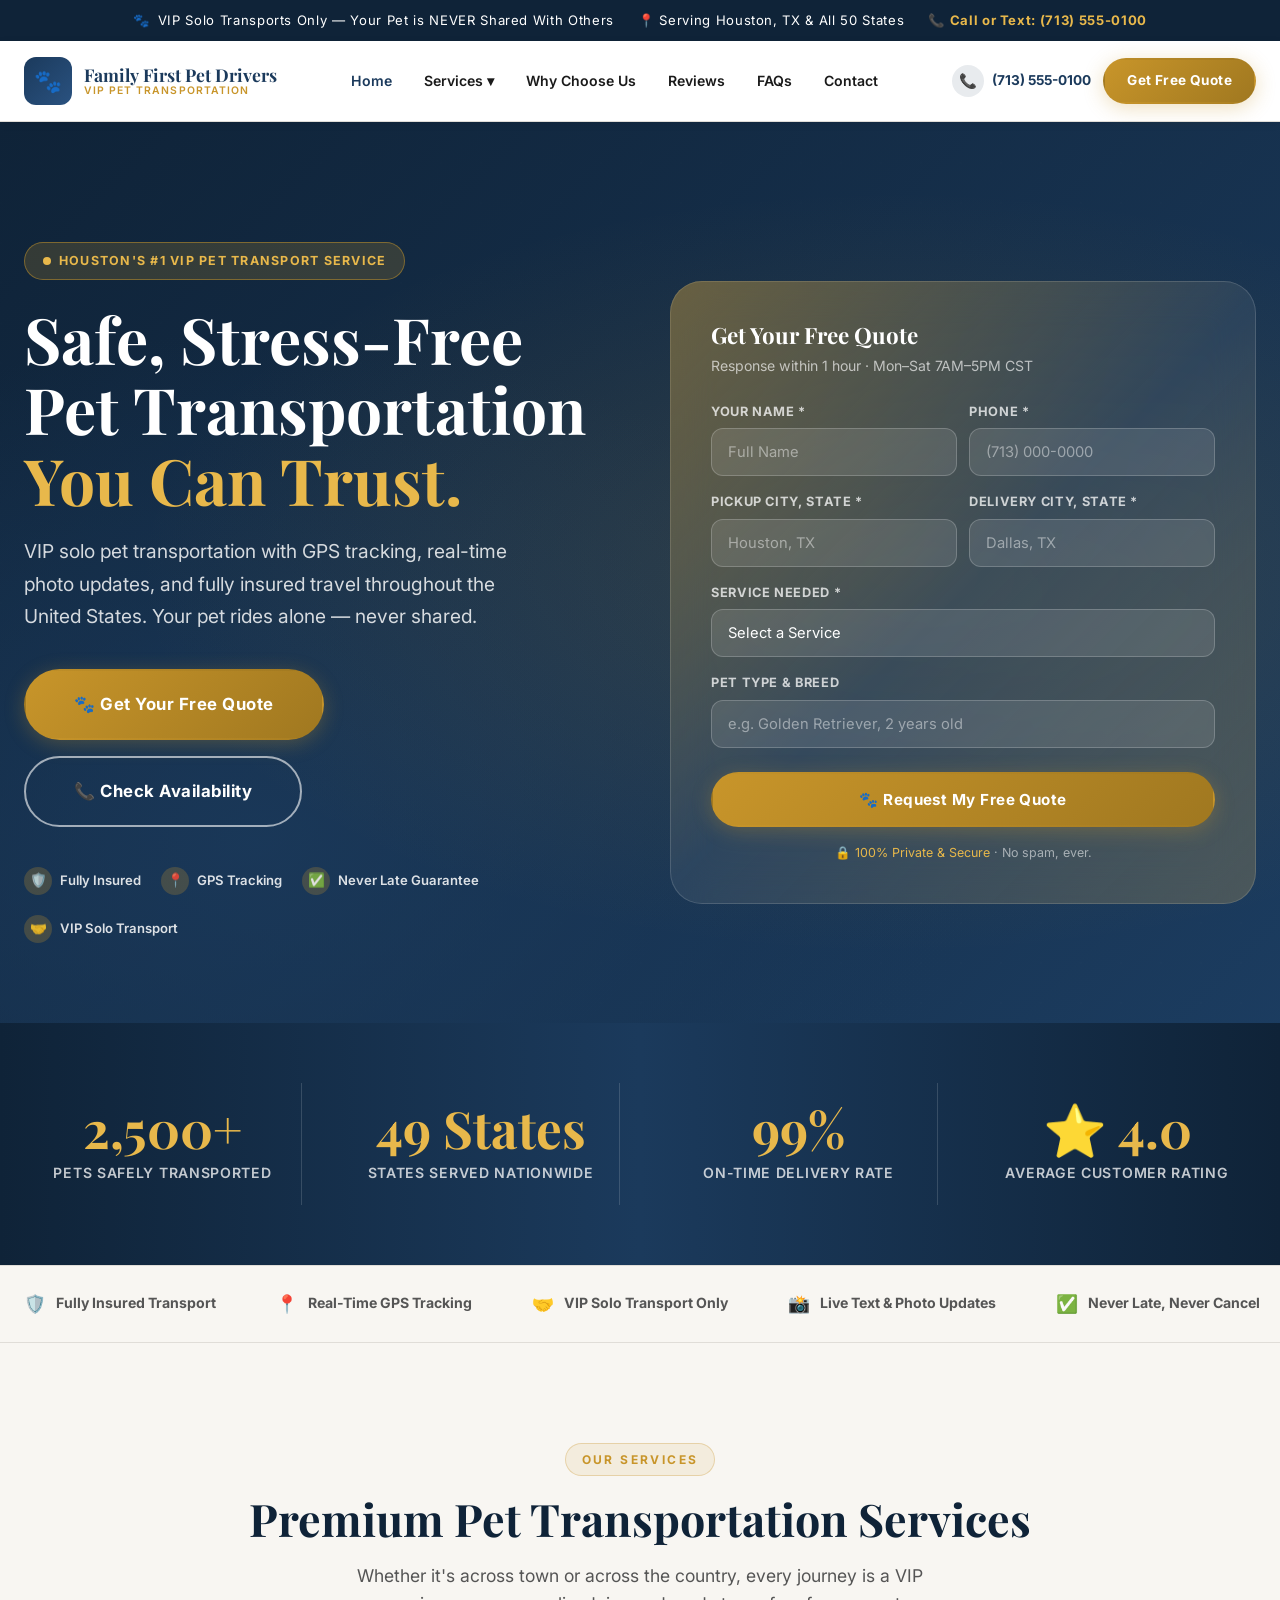
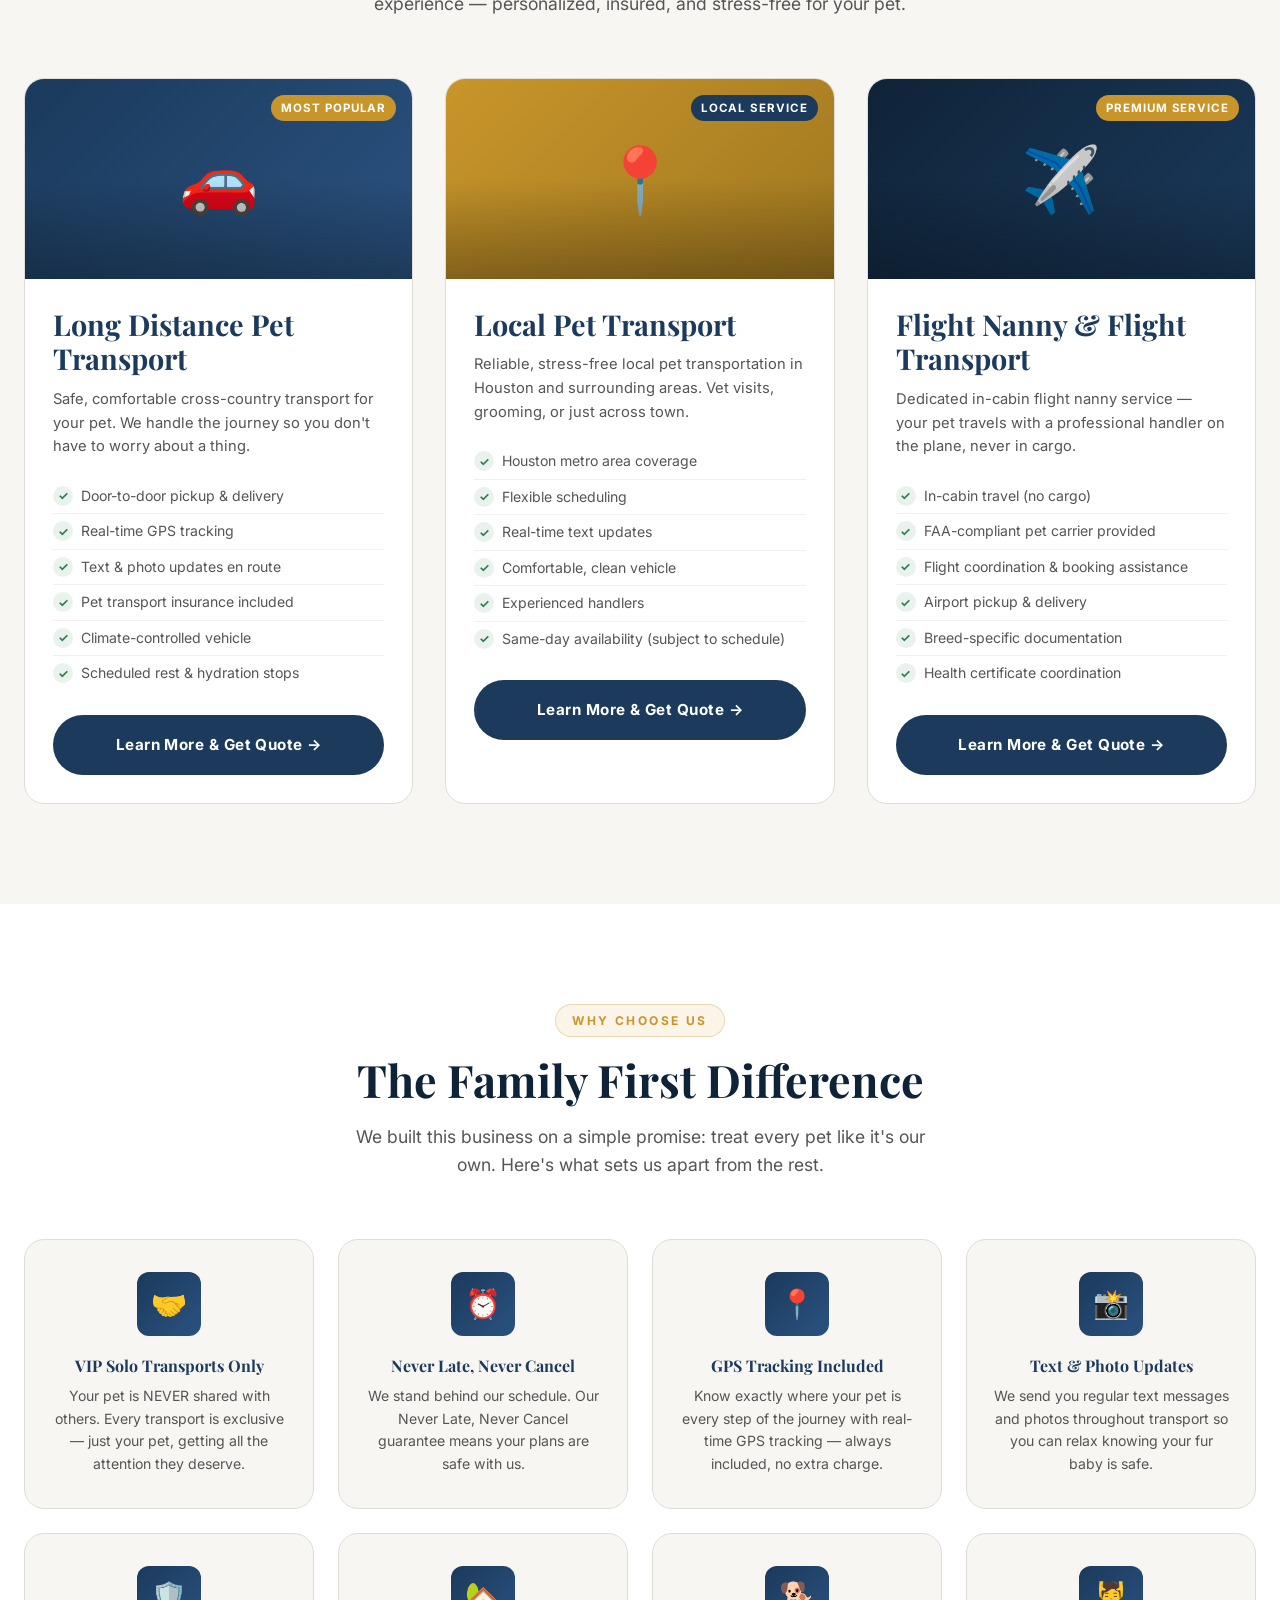
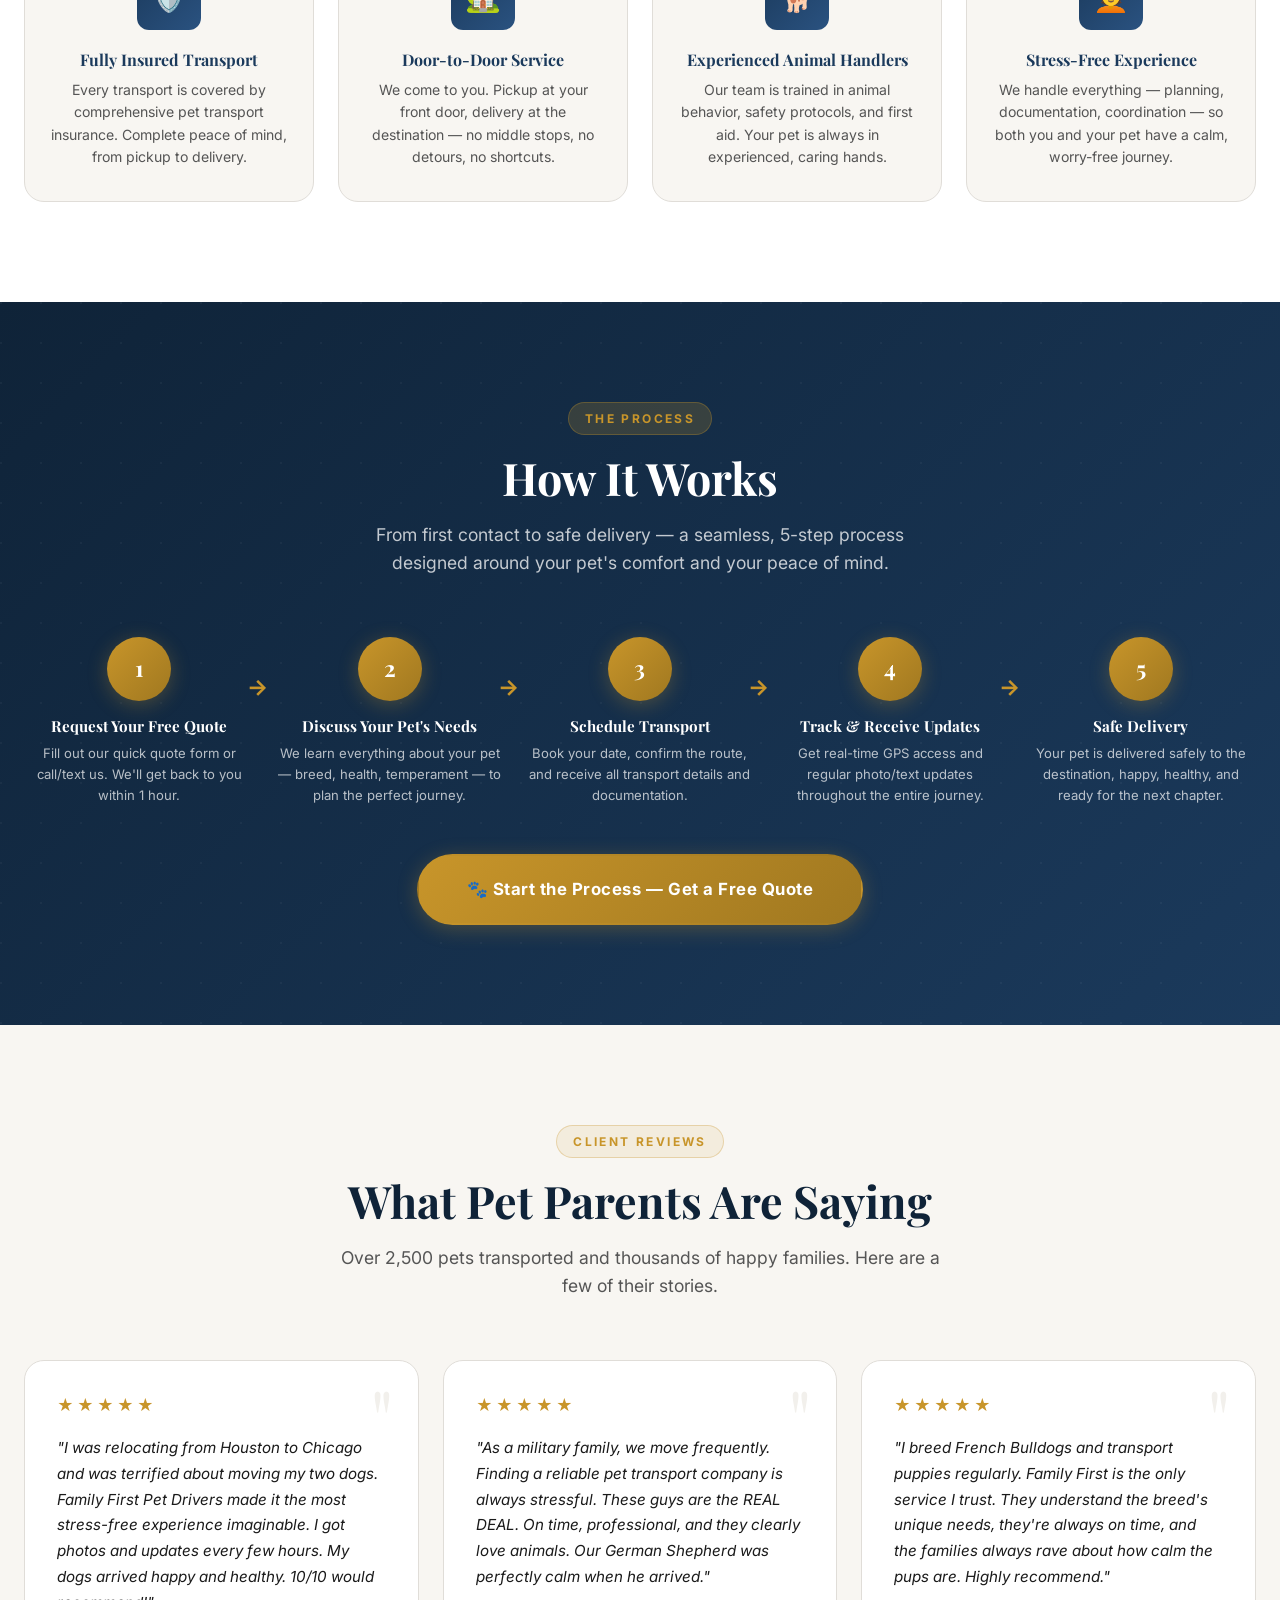
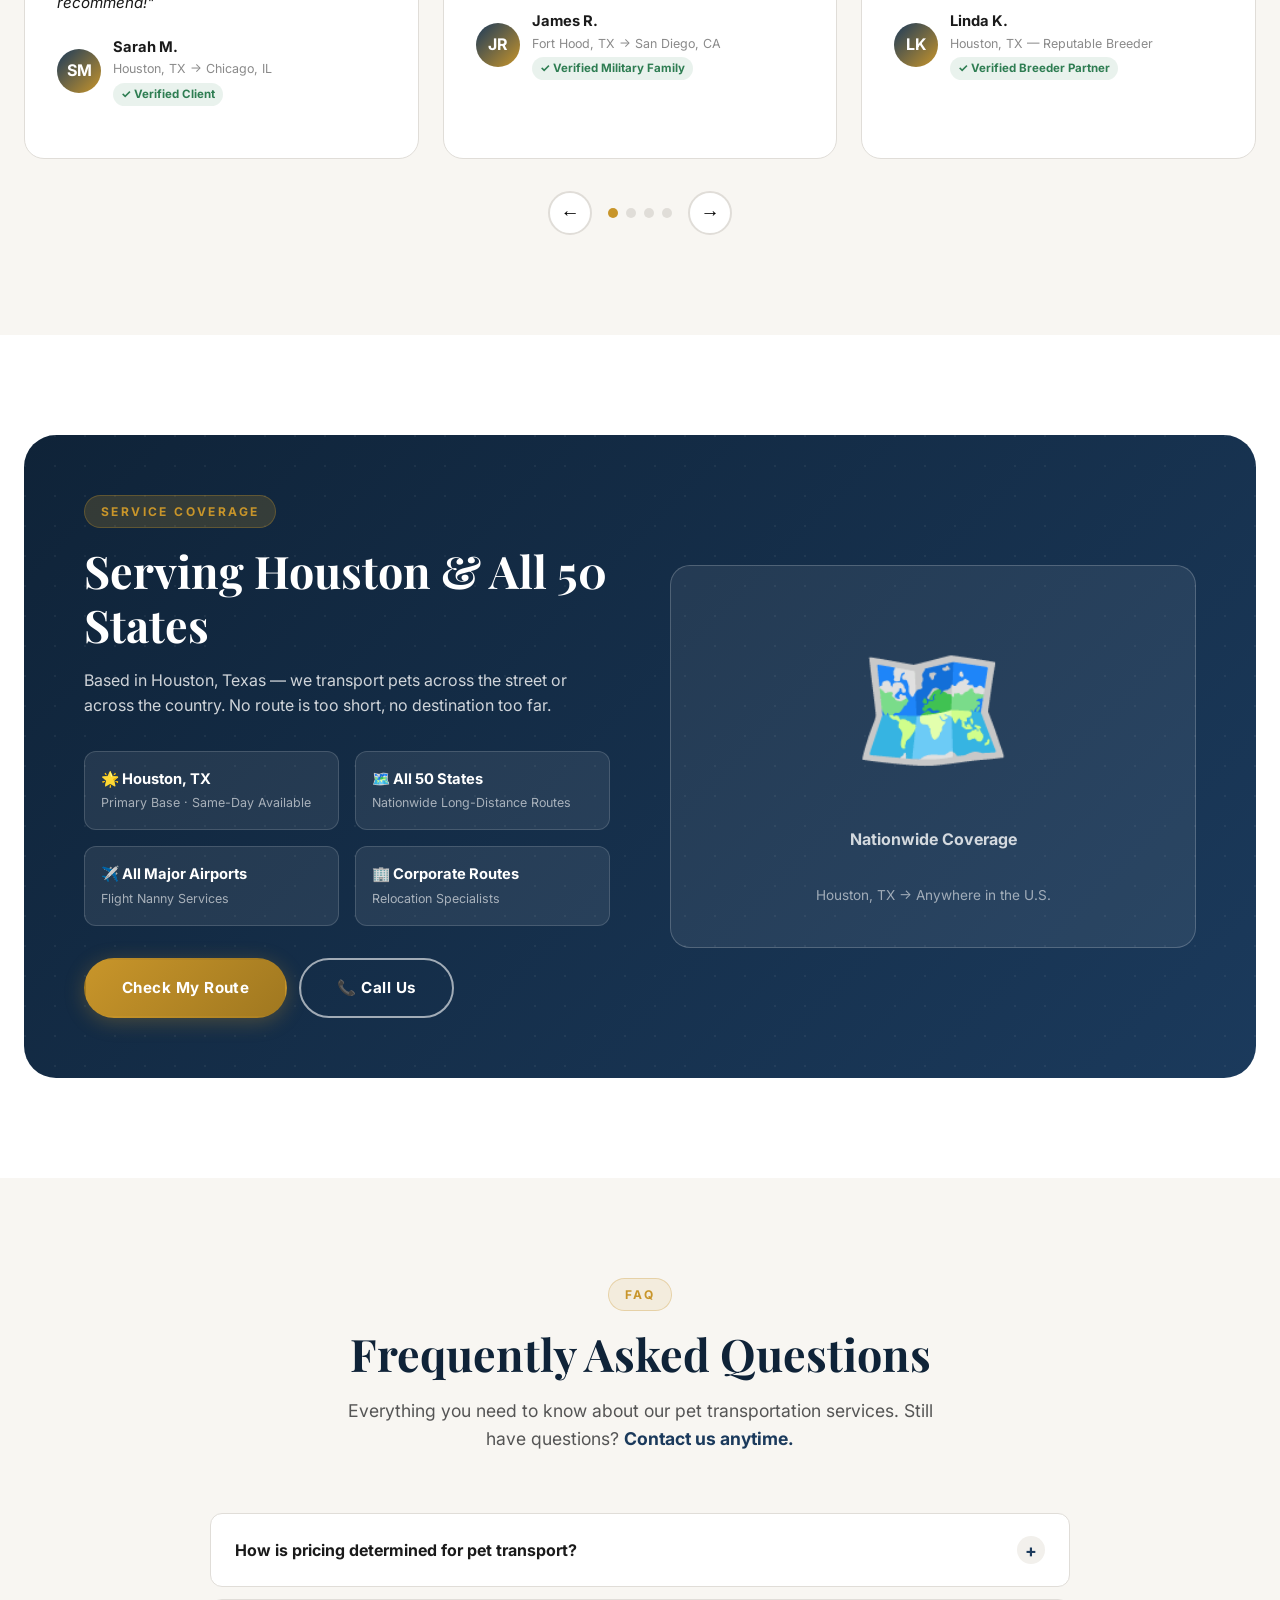
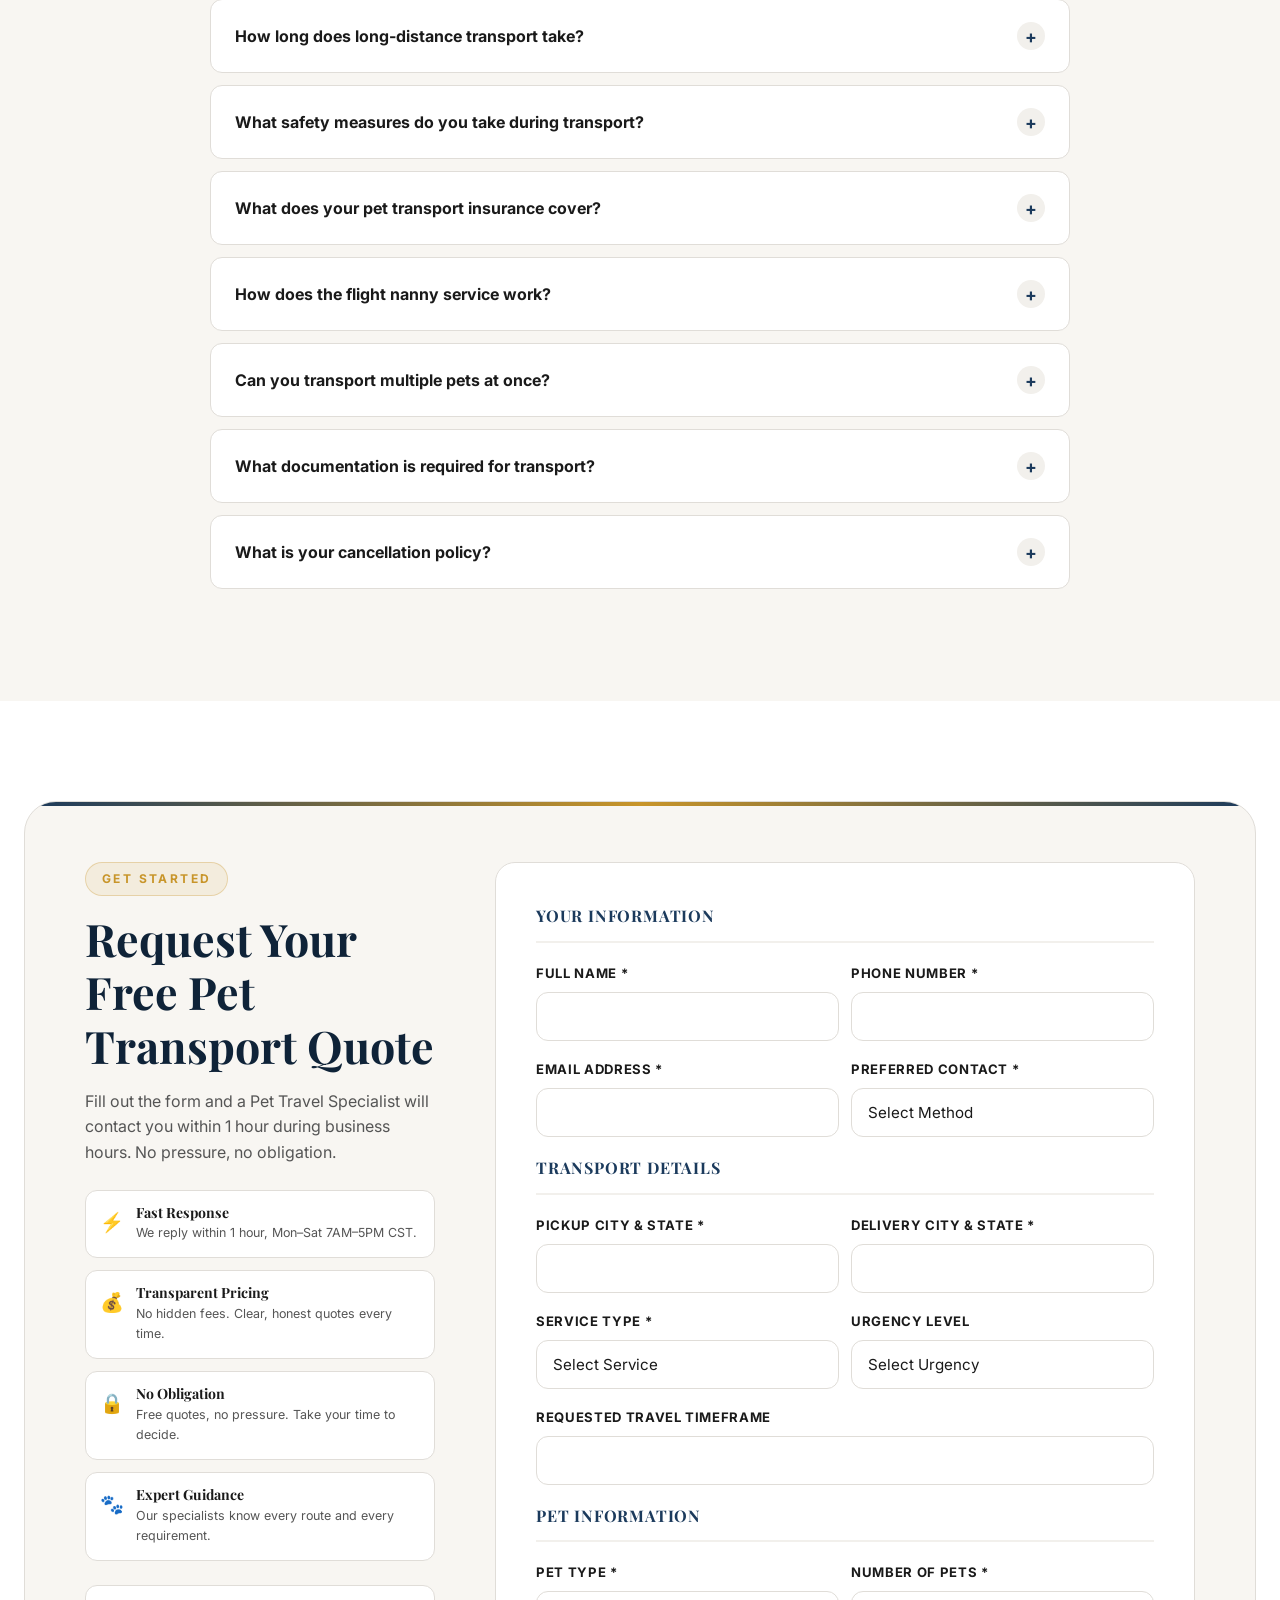
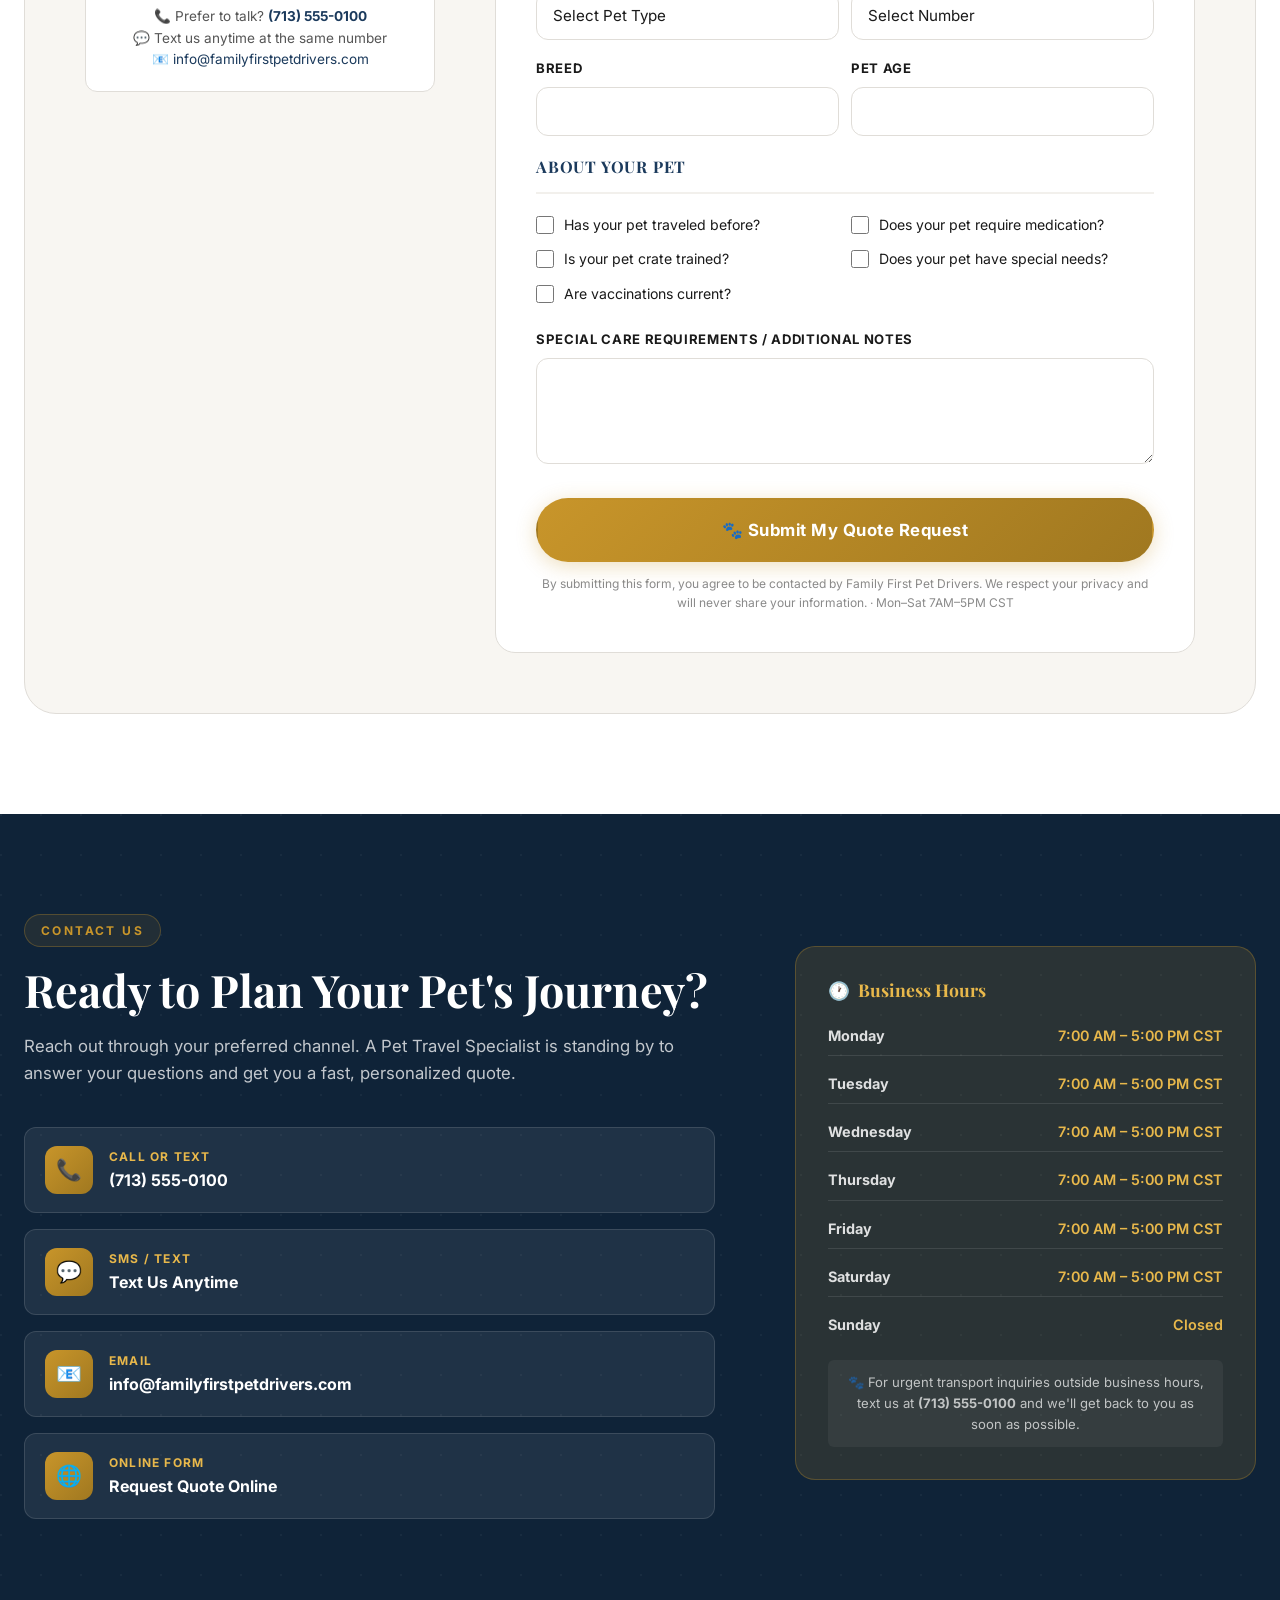
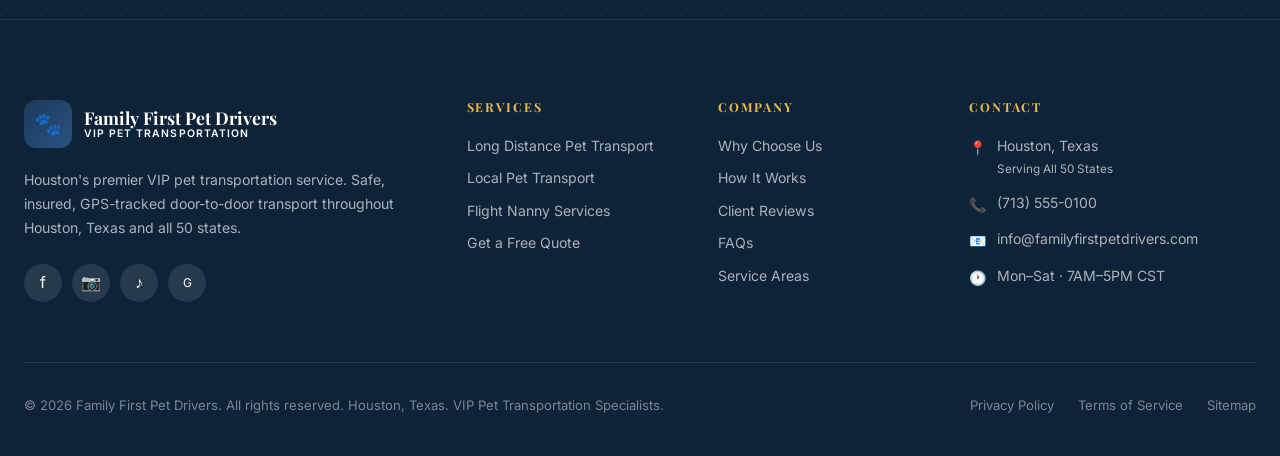
==== commit 41453295: "💬 Update LeadConnector widget ID - index.html" ====
--- a/index.html
+++ b/index.html
@@ -45,7 +45,7 @@
   <!-- <script async src="https://www.googletagmanager.com/gtag/js?id=G-XXXXXXXXXX"></script> -->
 
   <!-- LeadConnector Chat Widget -->
-  <script src="https://widgets.leadconnectorhq.com/loader.js" data-resources-url="https://widgets.leadconnectorhq.com/chat-widget/loader.js" data-widget-id="6a3336aa81870ee2fd5231c1"></script>
+  <script src="https://widgets.leadconnectorhq.com/loader.js" data-resources-url="https://widgets.leadconnectorhq.com/chat-widget/loader.js" data-widget-id="6a3459ad81870ee2fd6b50ac"></script>
 </head>
 
 <body>
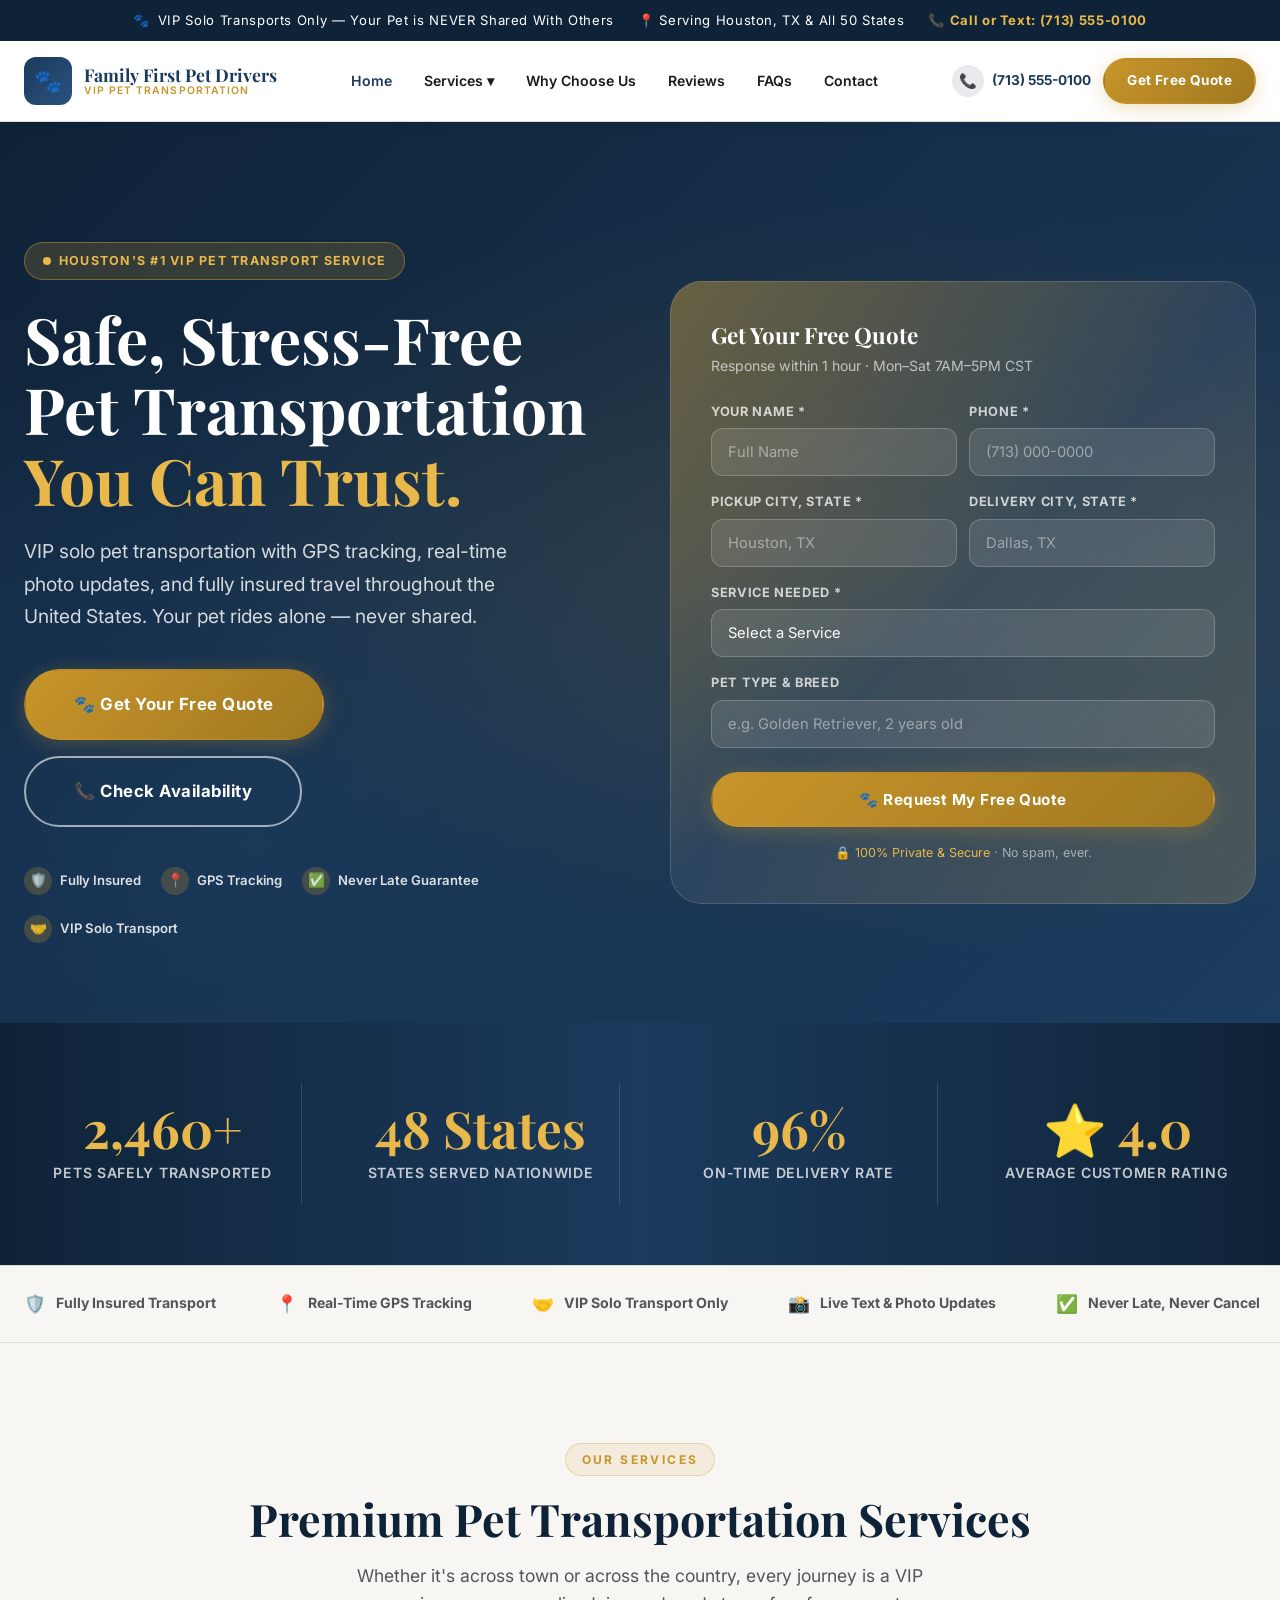
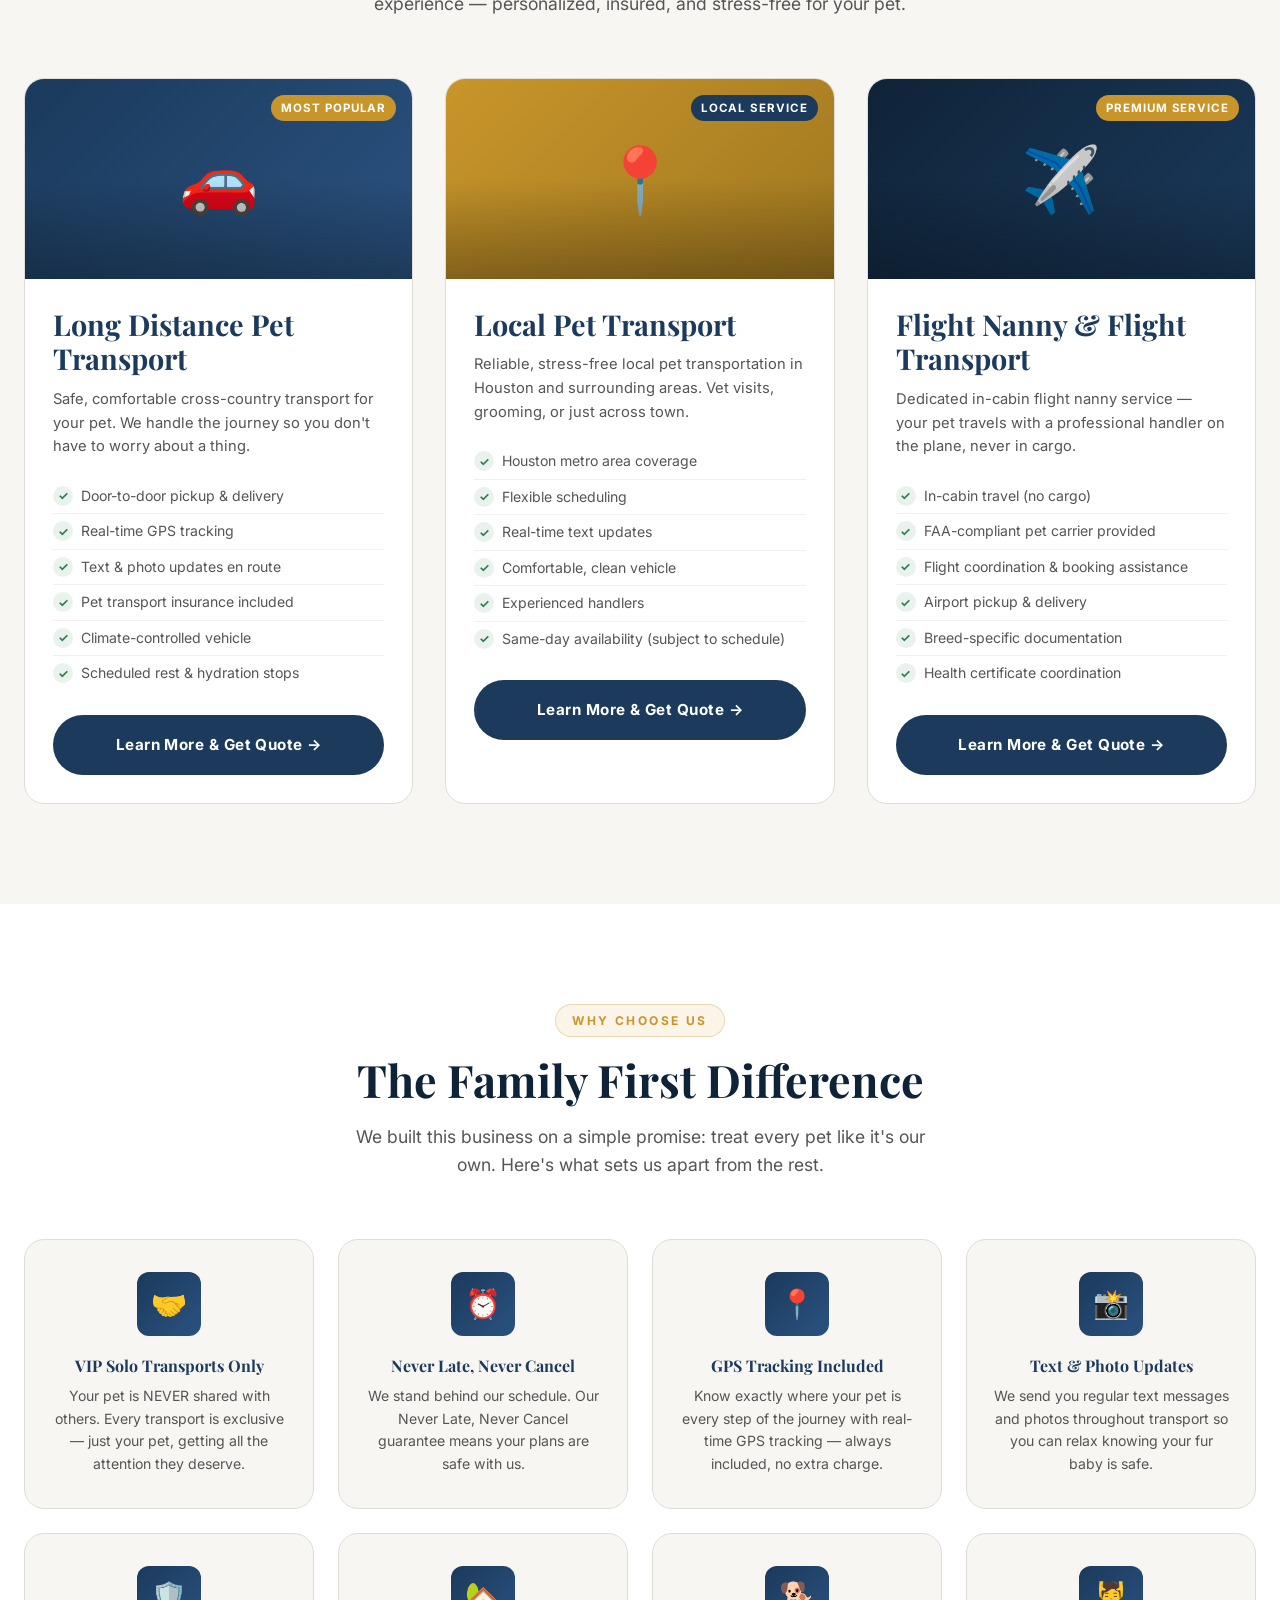
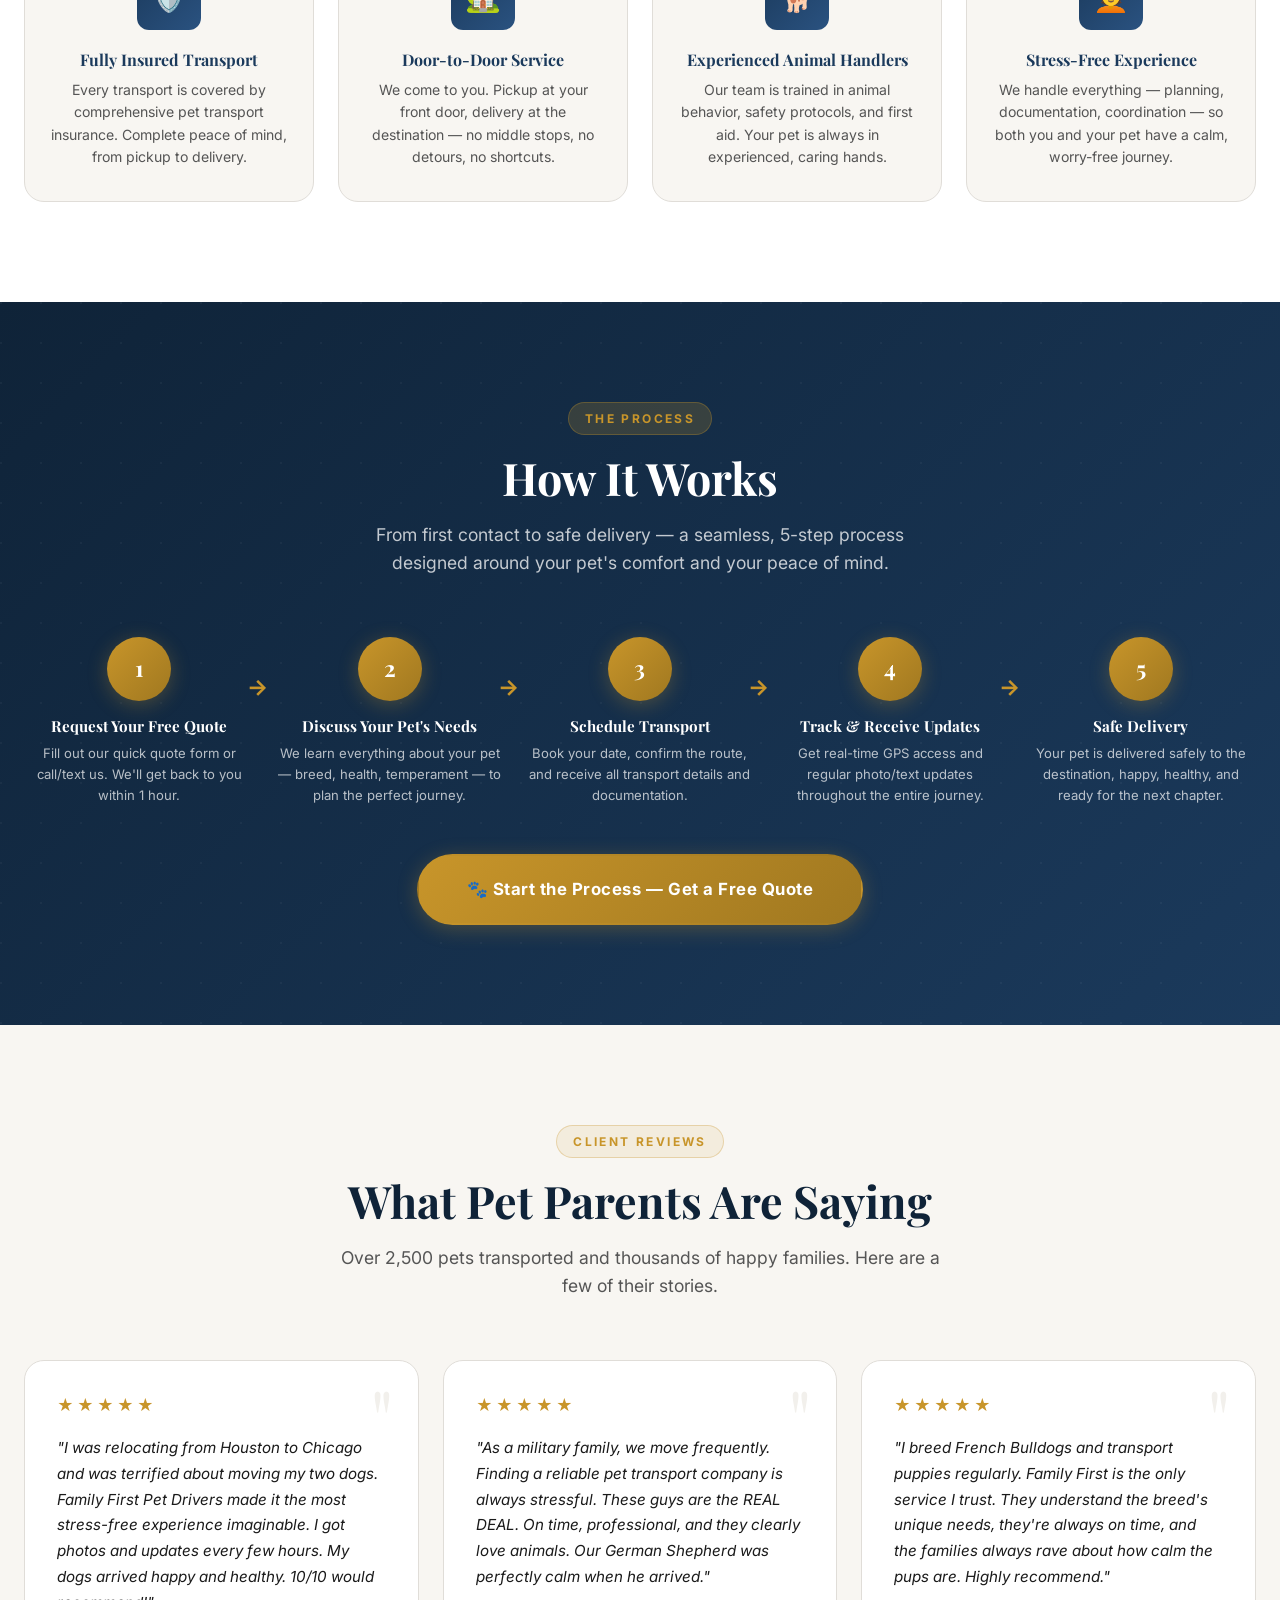
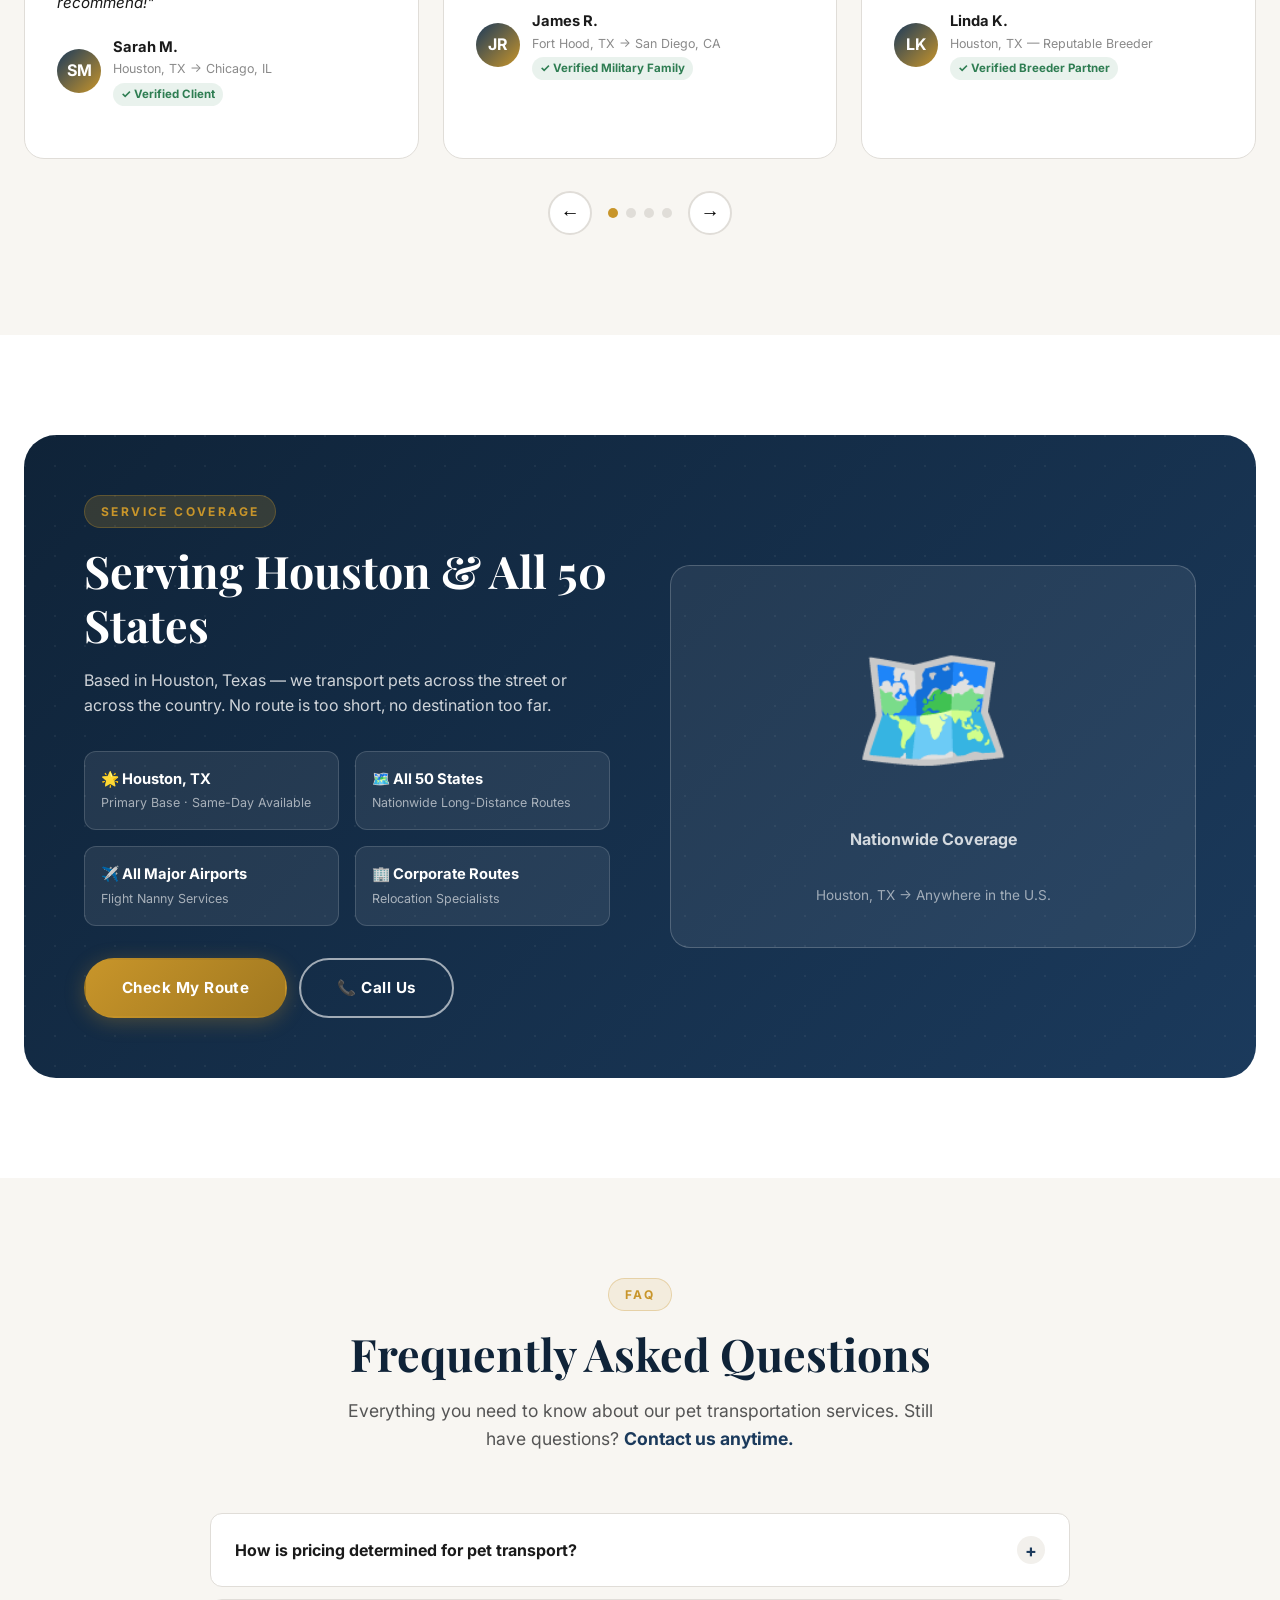
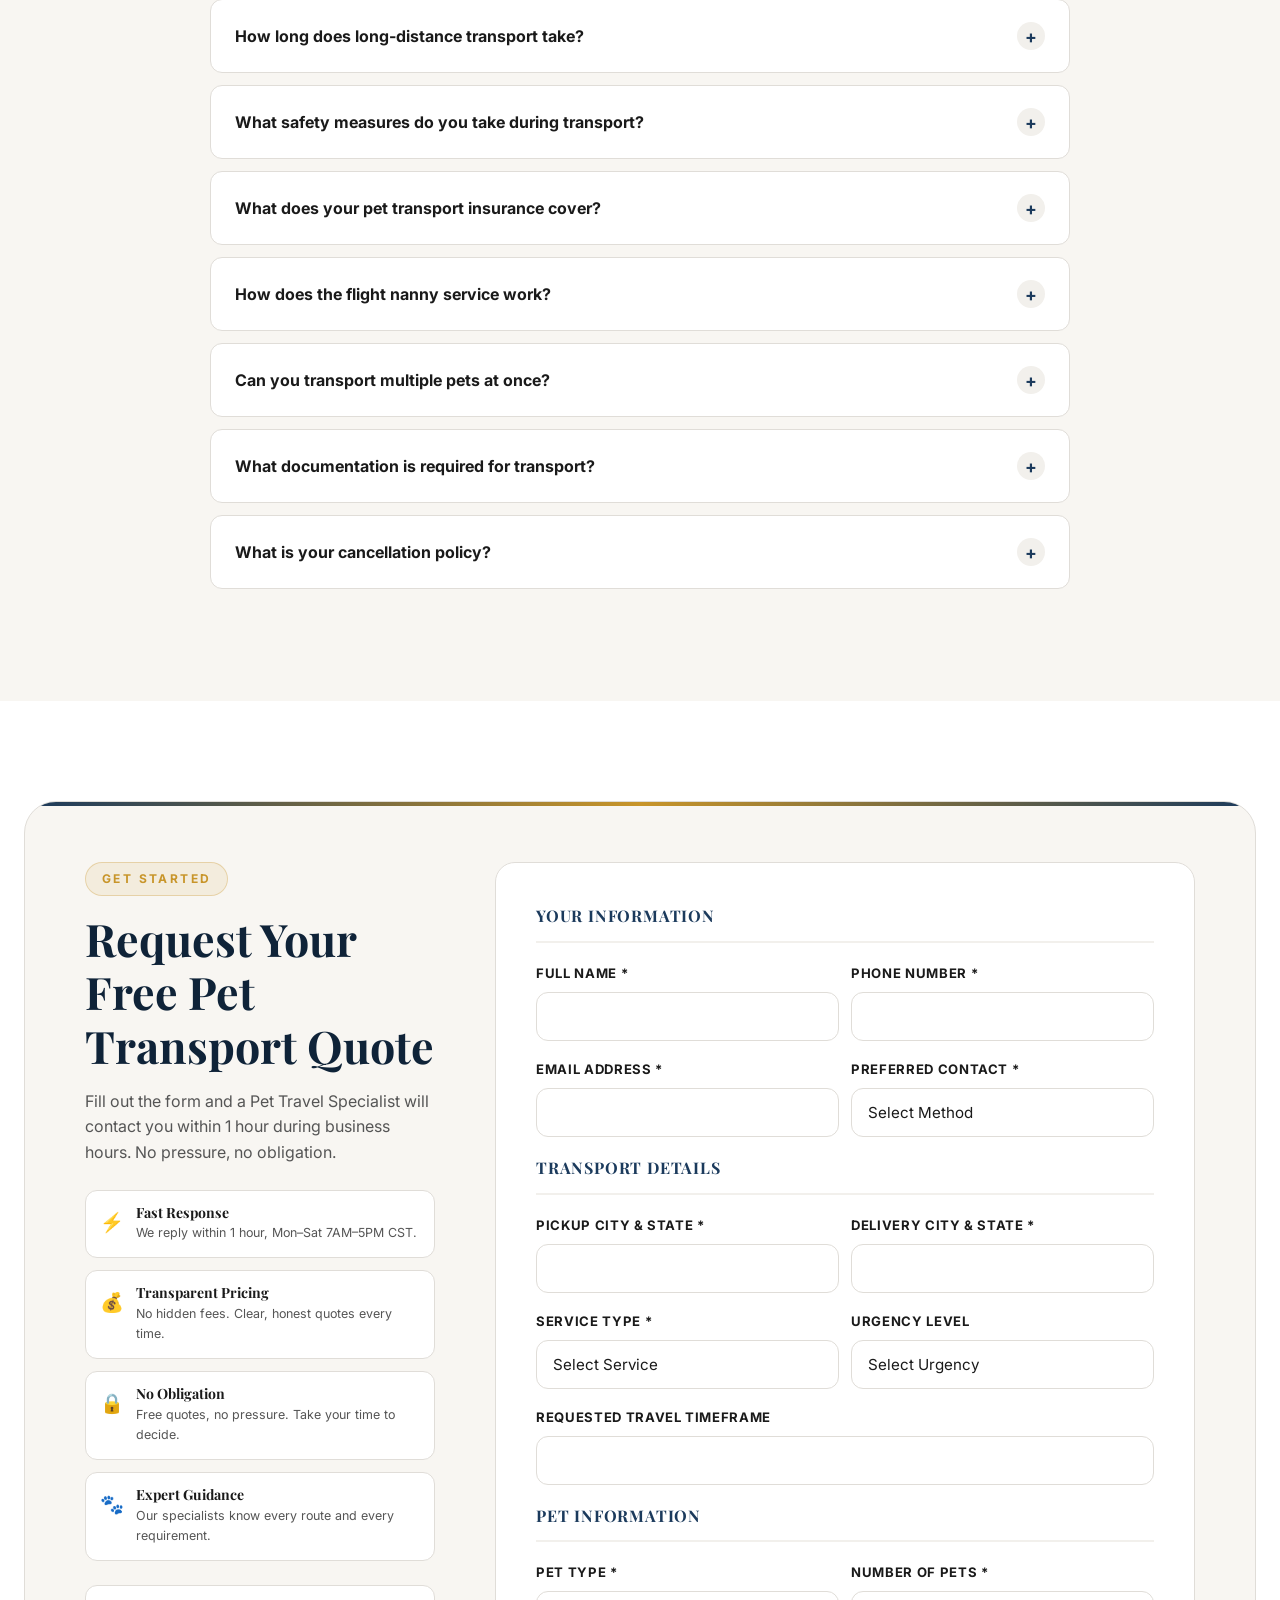
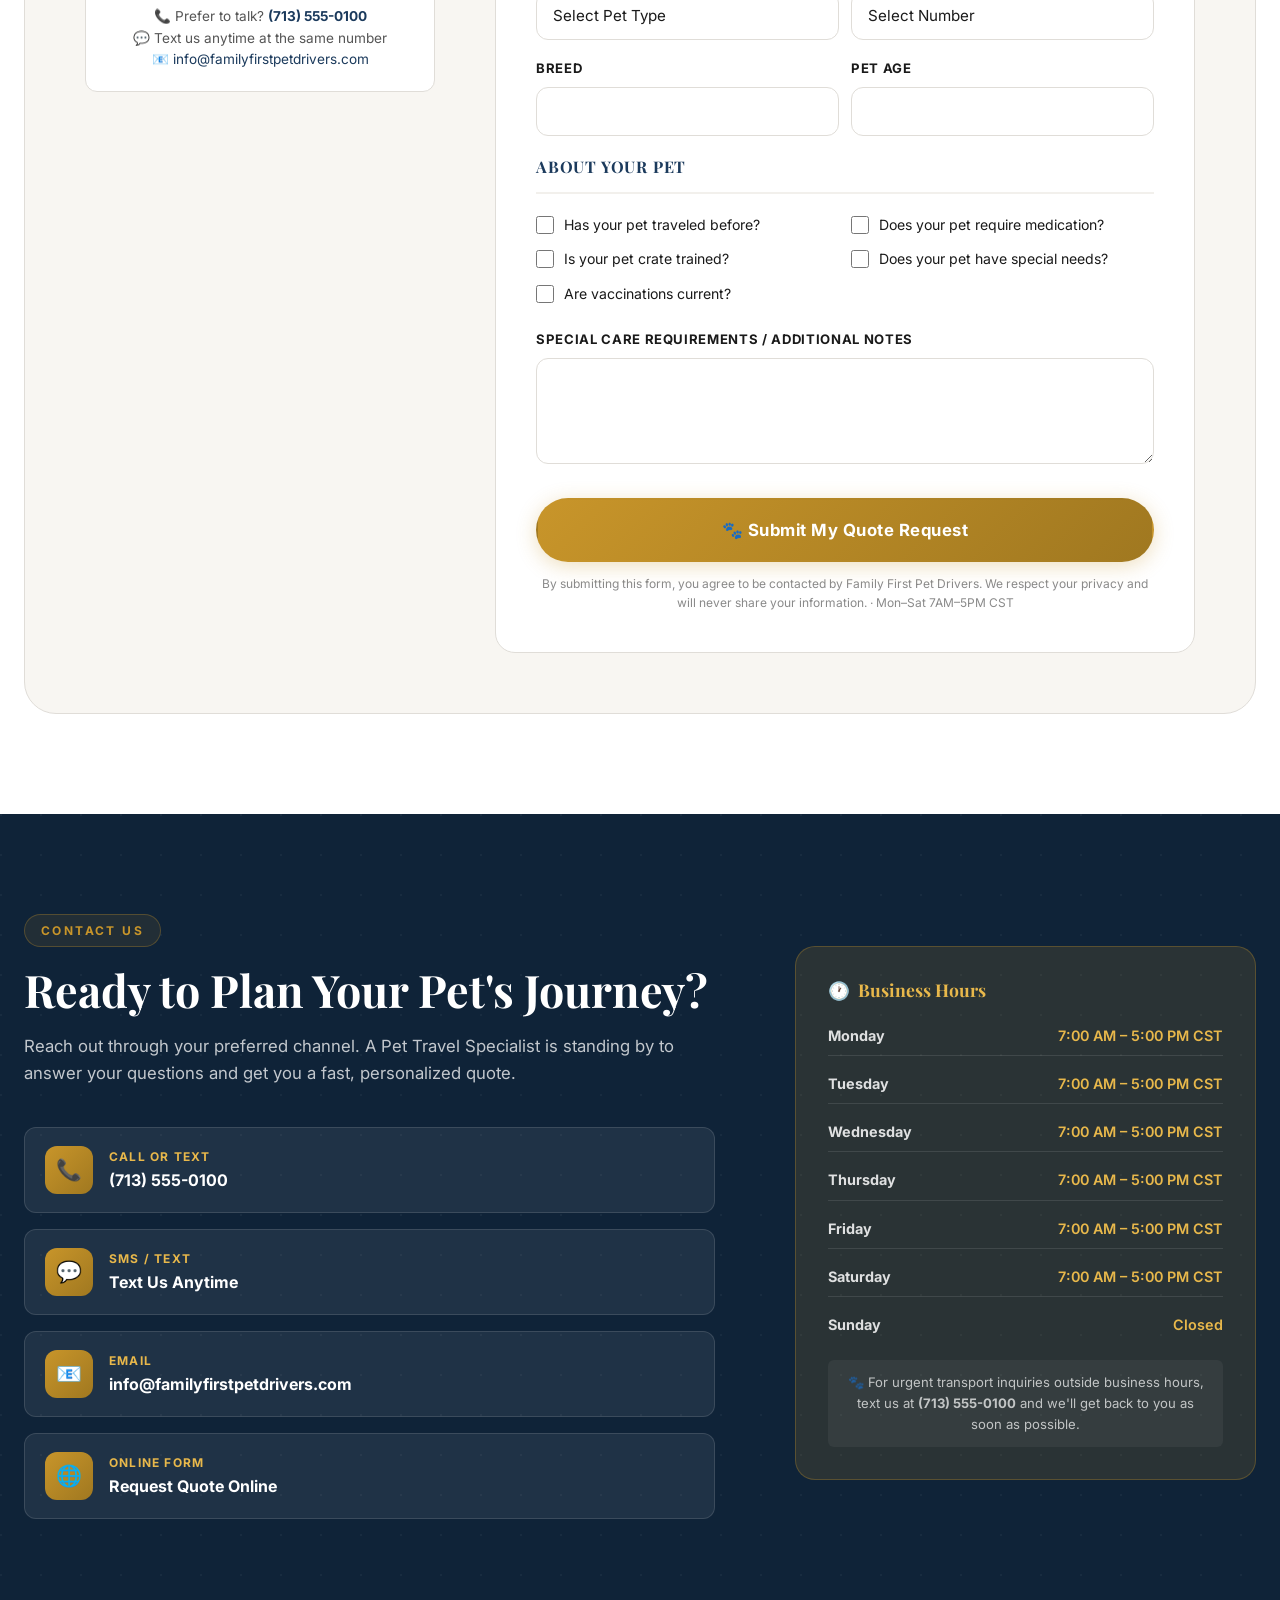
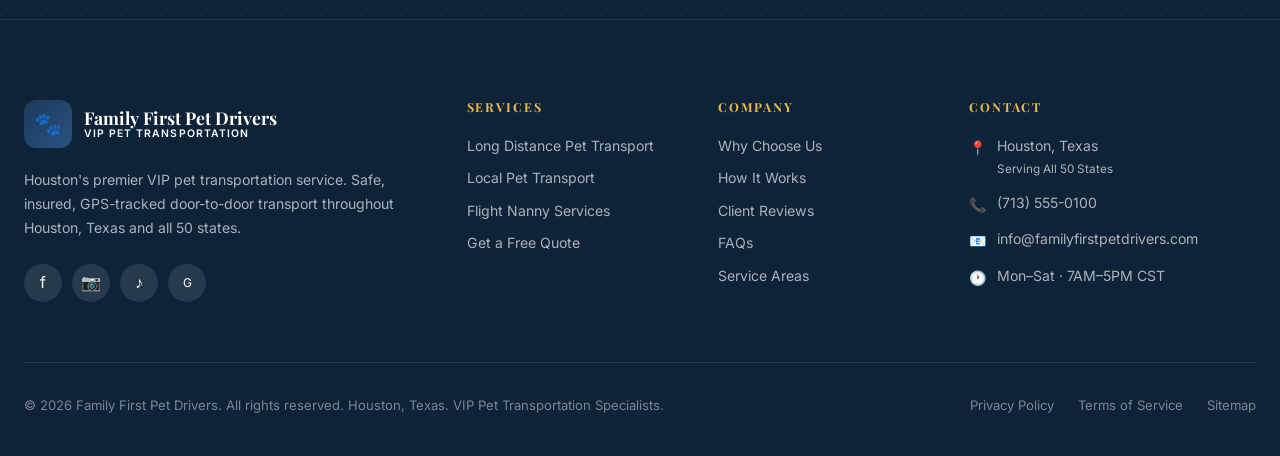
==== commit c9a91154: "🔒 A2P compliance widget — move to footer, remove header widget" ====
--- a/index.html
+++ b/index.html
@@ -43,9 +43,6 @@
 
   <!-- Analytics placeholder -->
   <!-- <script async src="https://www.googletagmanager.com/gtag/js?id=G-XXXXXXXXXX"></script> -->
-
-  <!-- LeadConnector Chat Widget -->
-  <script src="https://widgets.leadconnectorhq.com/loader.js" data-resources-url="https://widgets.leadconnectorhq.com/chat-widget/loader.js" data-widget-id="6a3459ad81870ee2fd6b50ac"></script>
 </head>
 
 <body>
@@ -680,5 +677,8 @@
 
   <script src="js/main.js"></script>
 
+
+  <!-- LeadConnector A2P Compliance Widget -->
+  <script src="https://widgets.leadconnectorhq.com/loader.js" data-resources-url="https://widgets.leadconnectorhq.com/chat-widget/loader.js" data-widget-id="6a3459ad81870ee2fd6b50ac"></script>
 </body>
 </html>
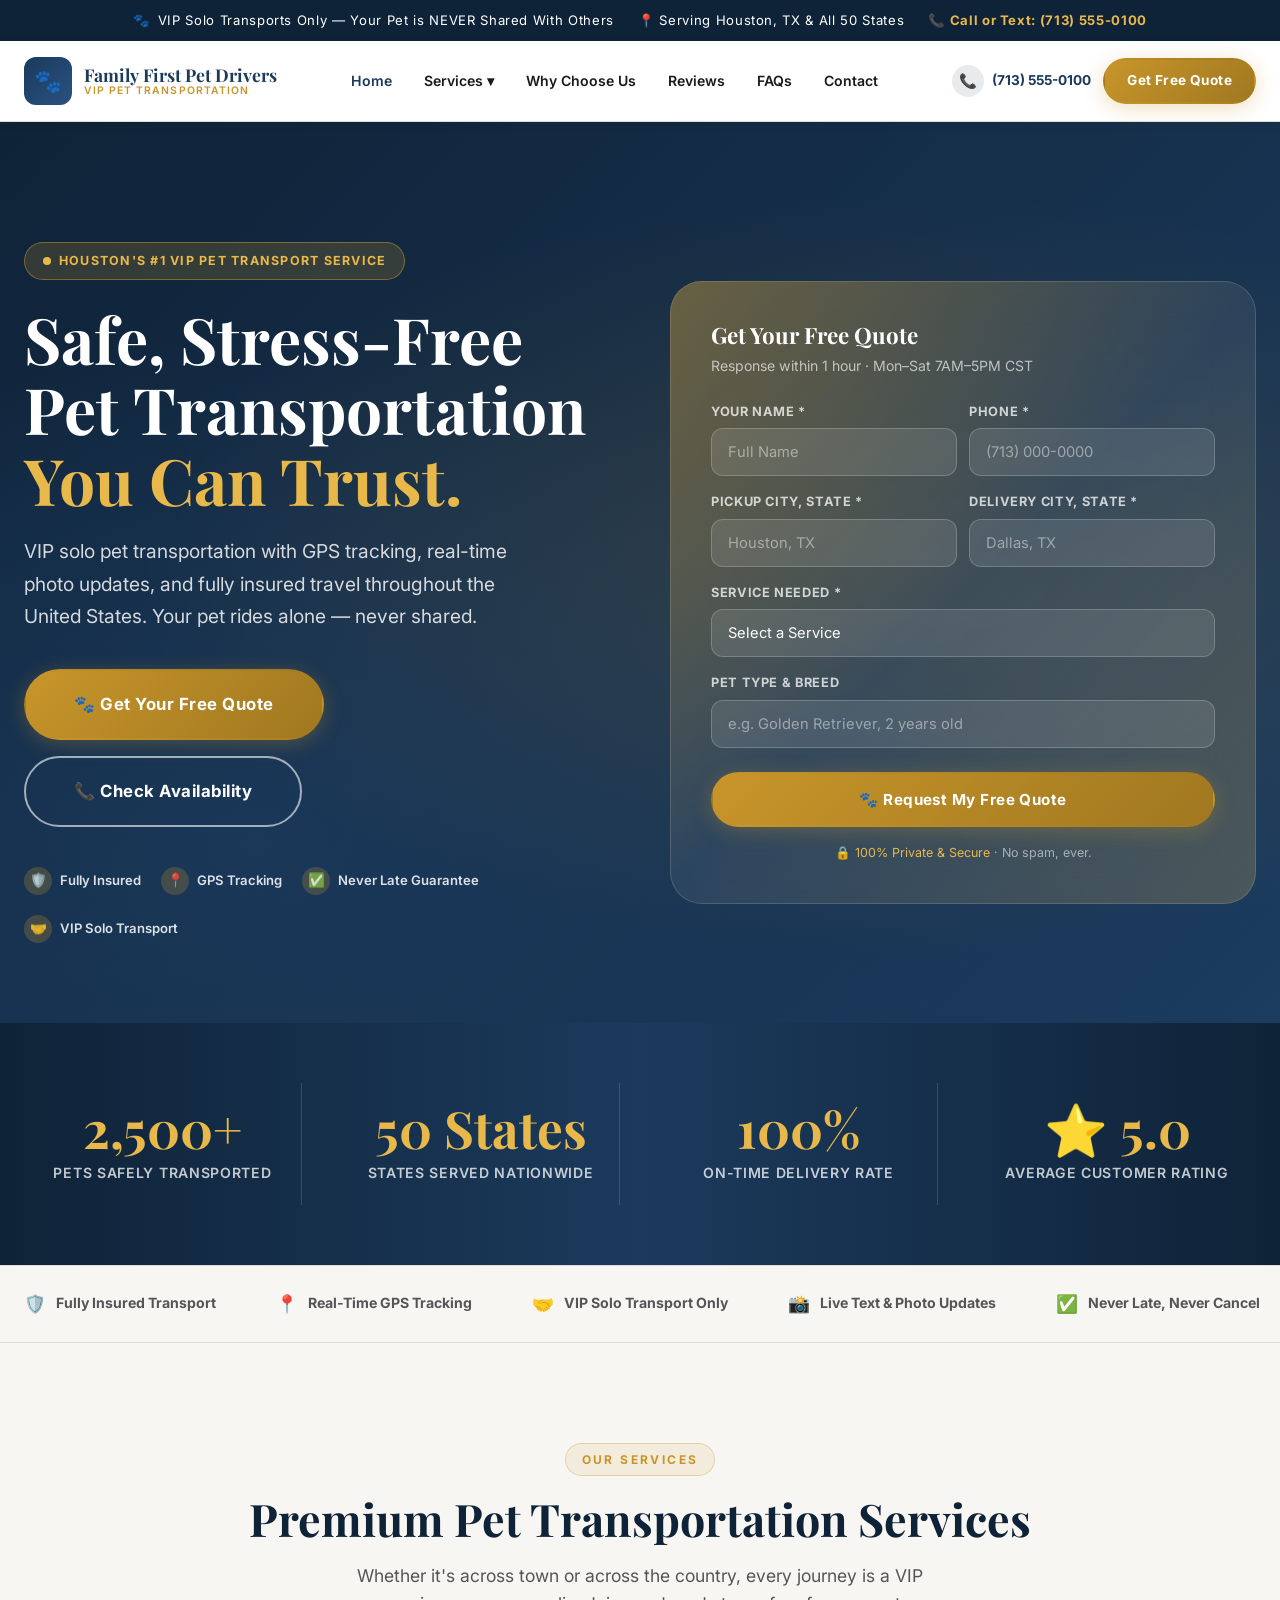
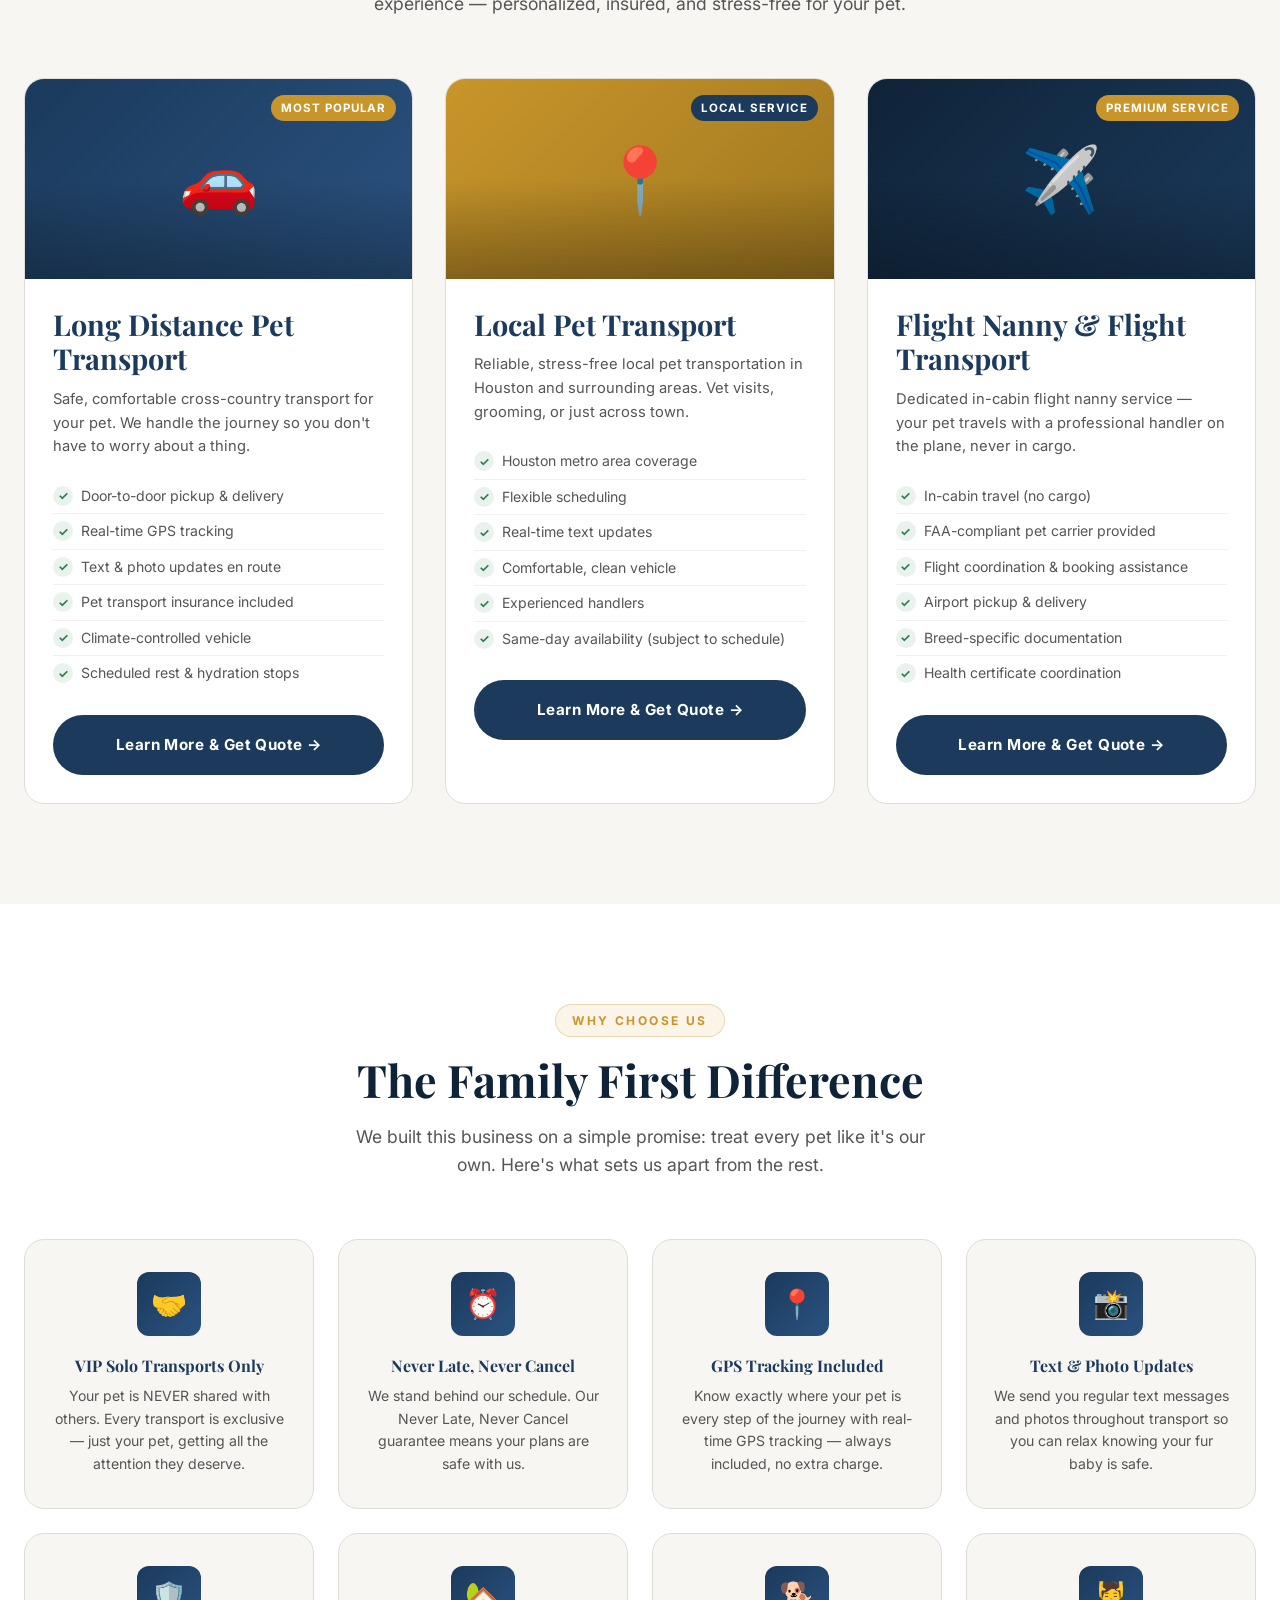
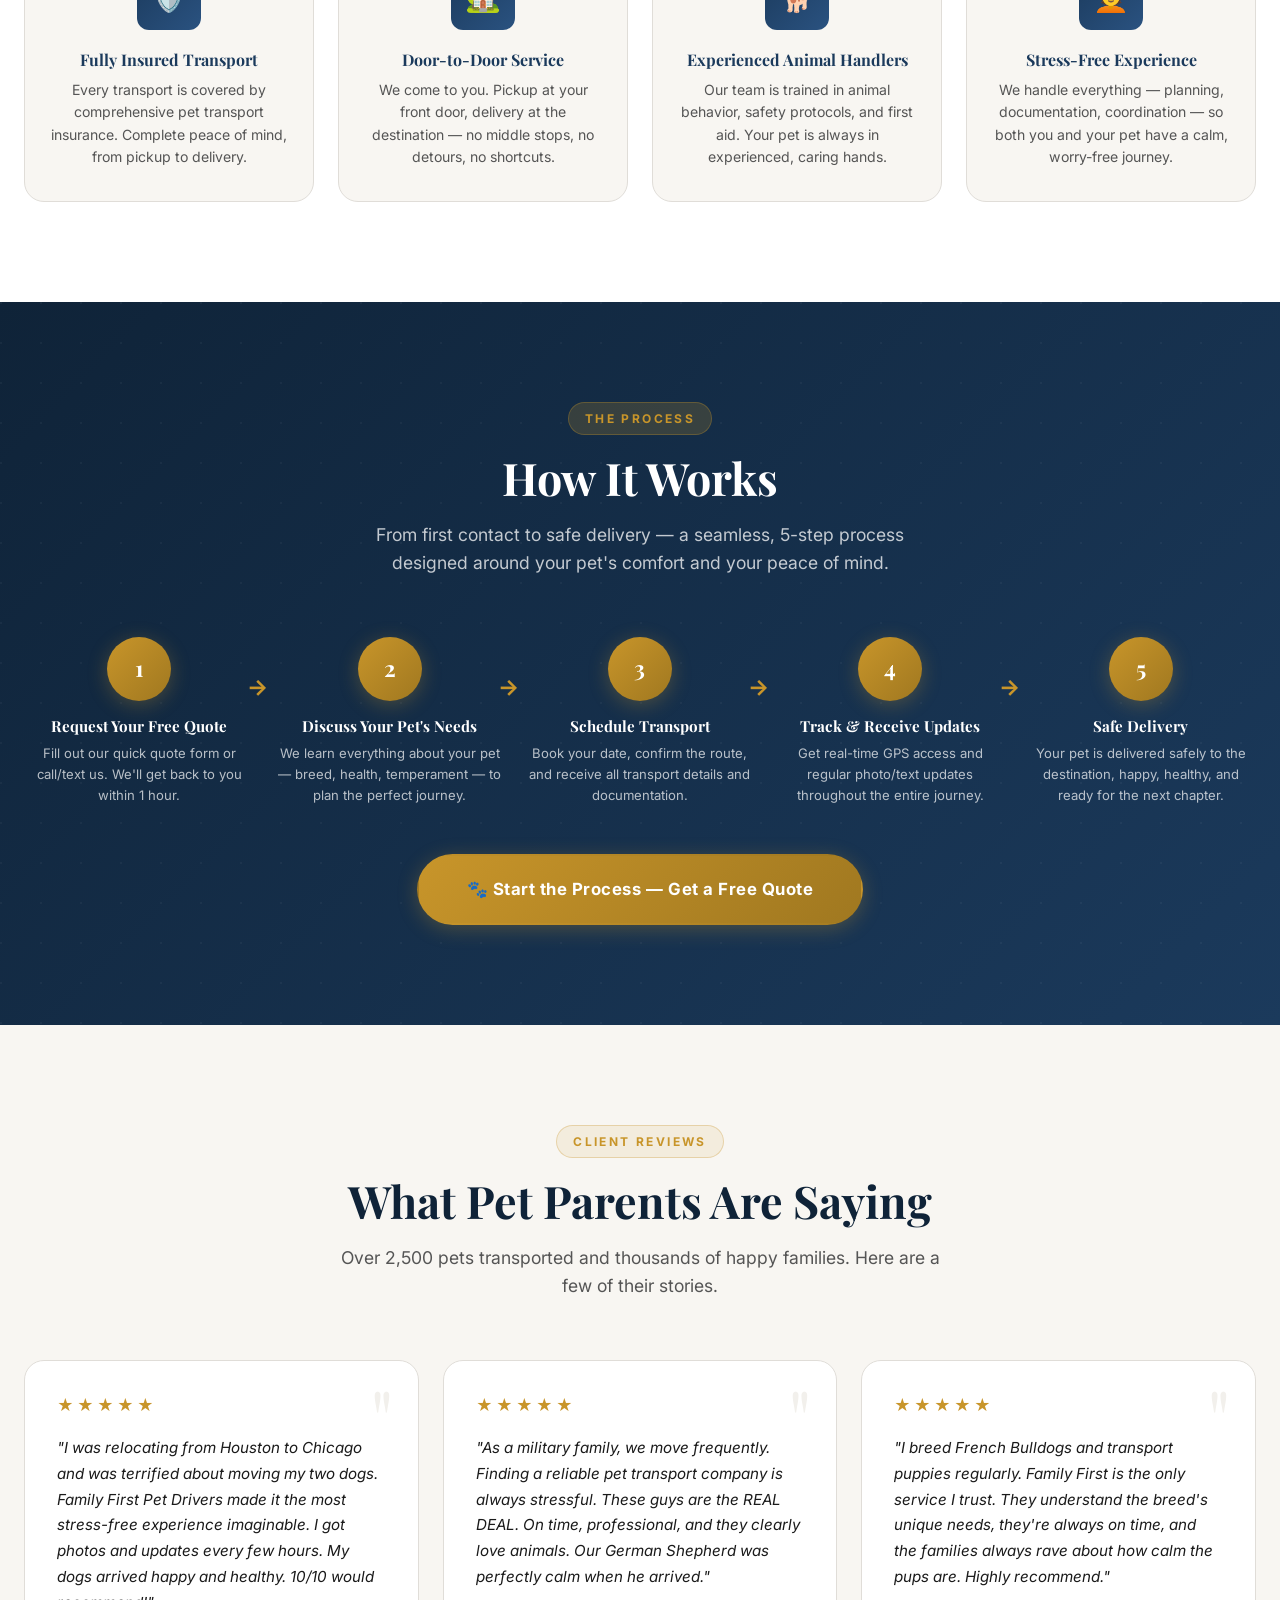
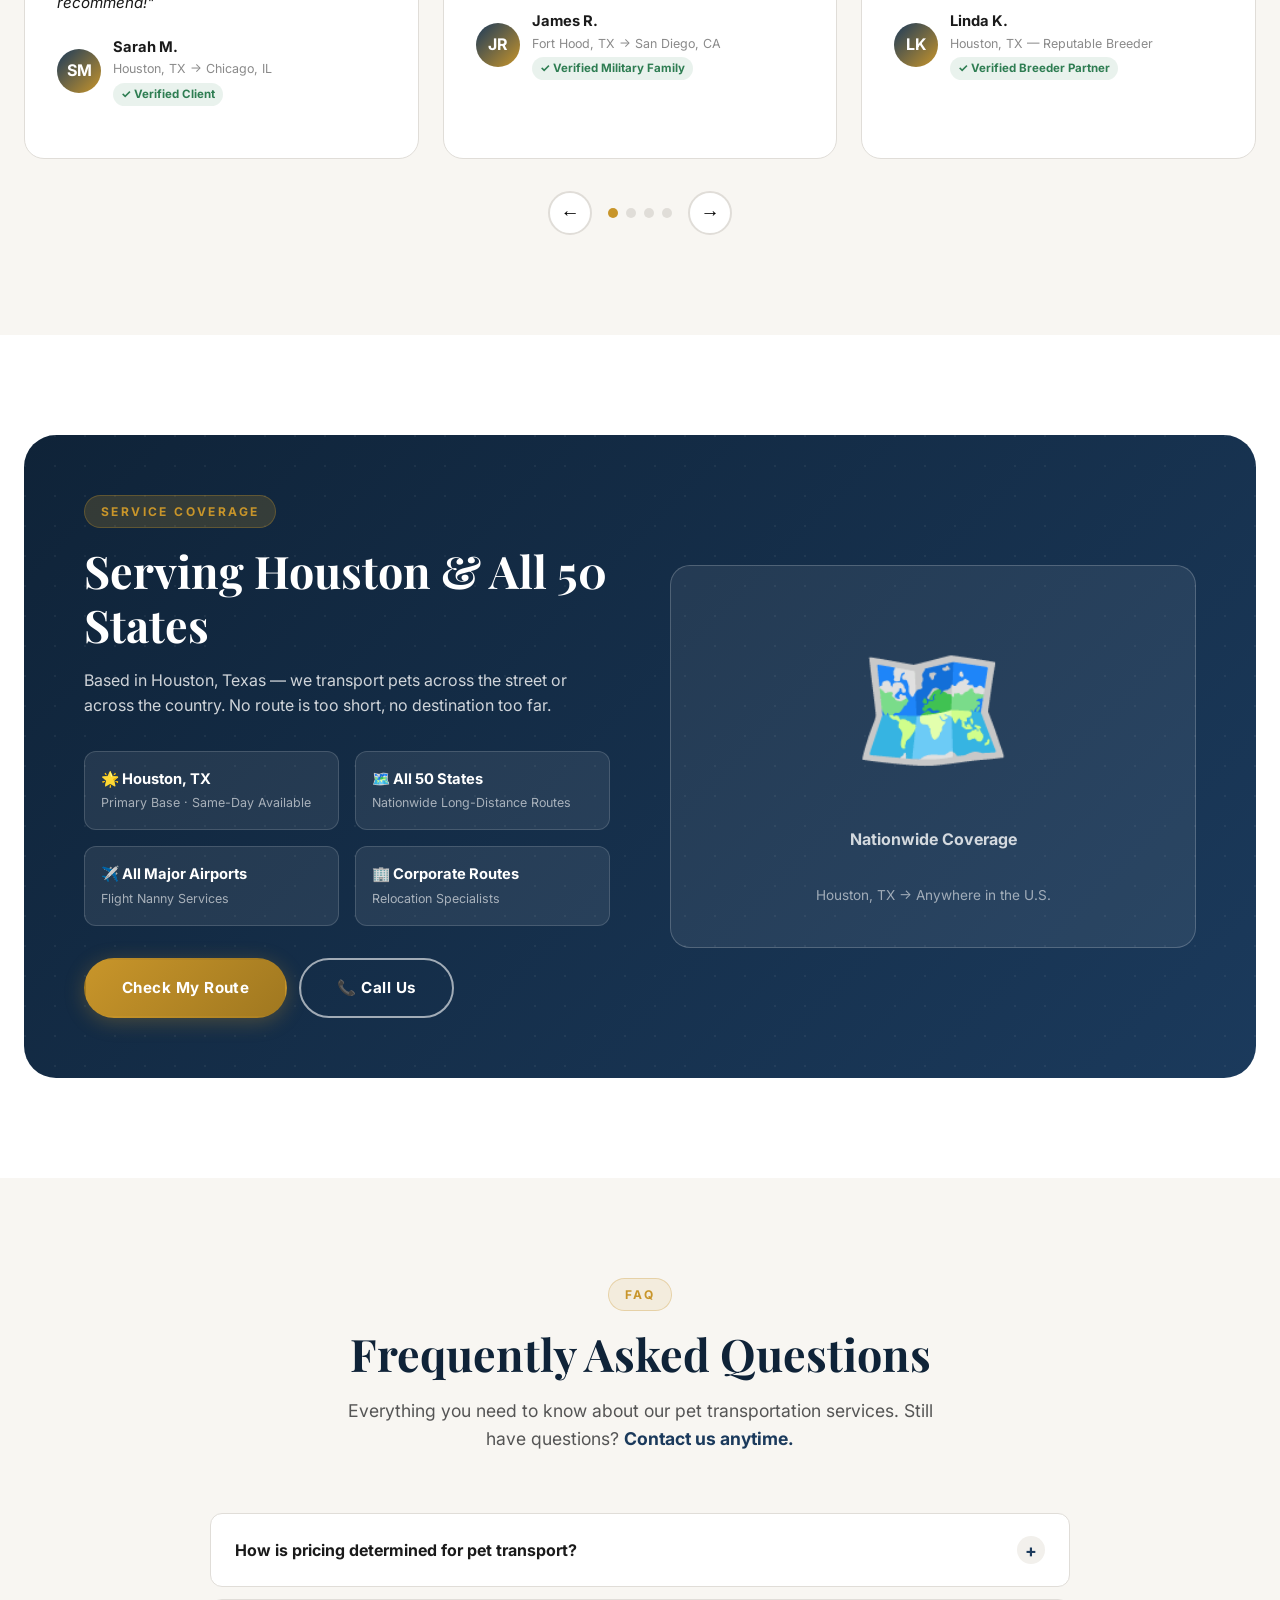
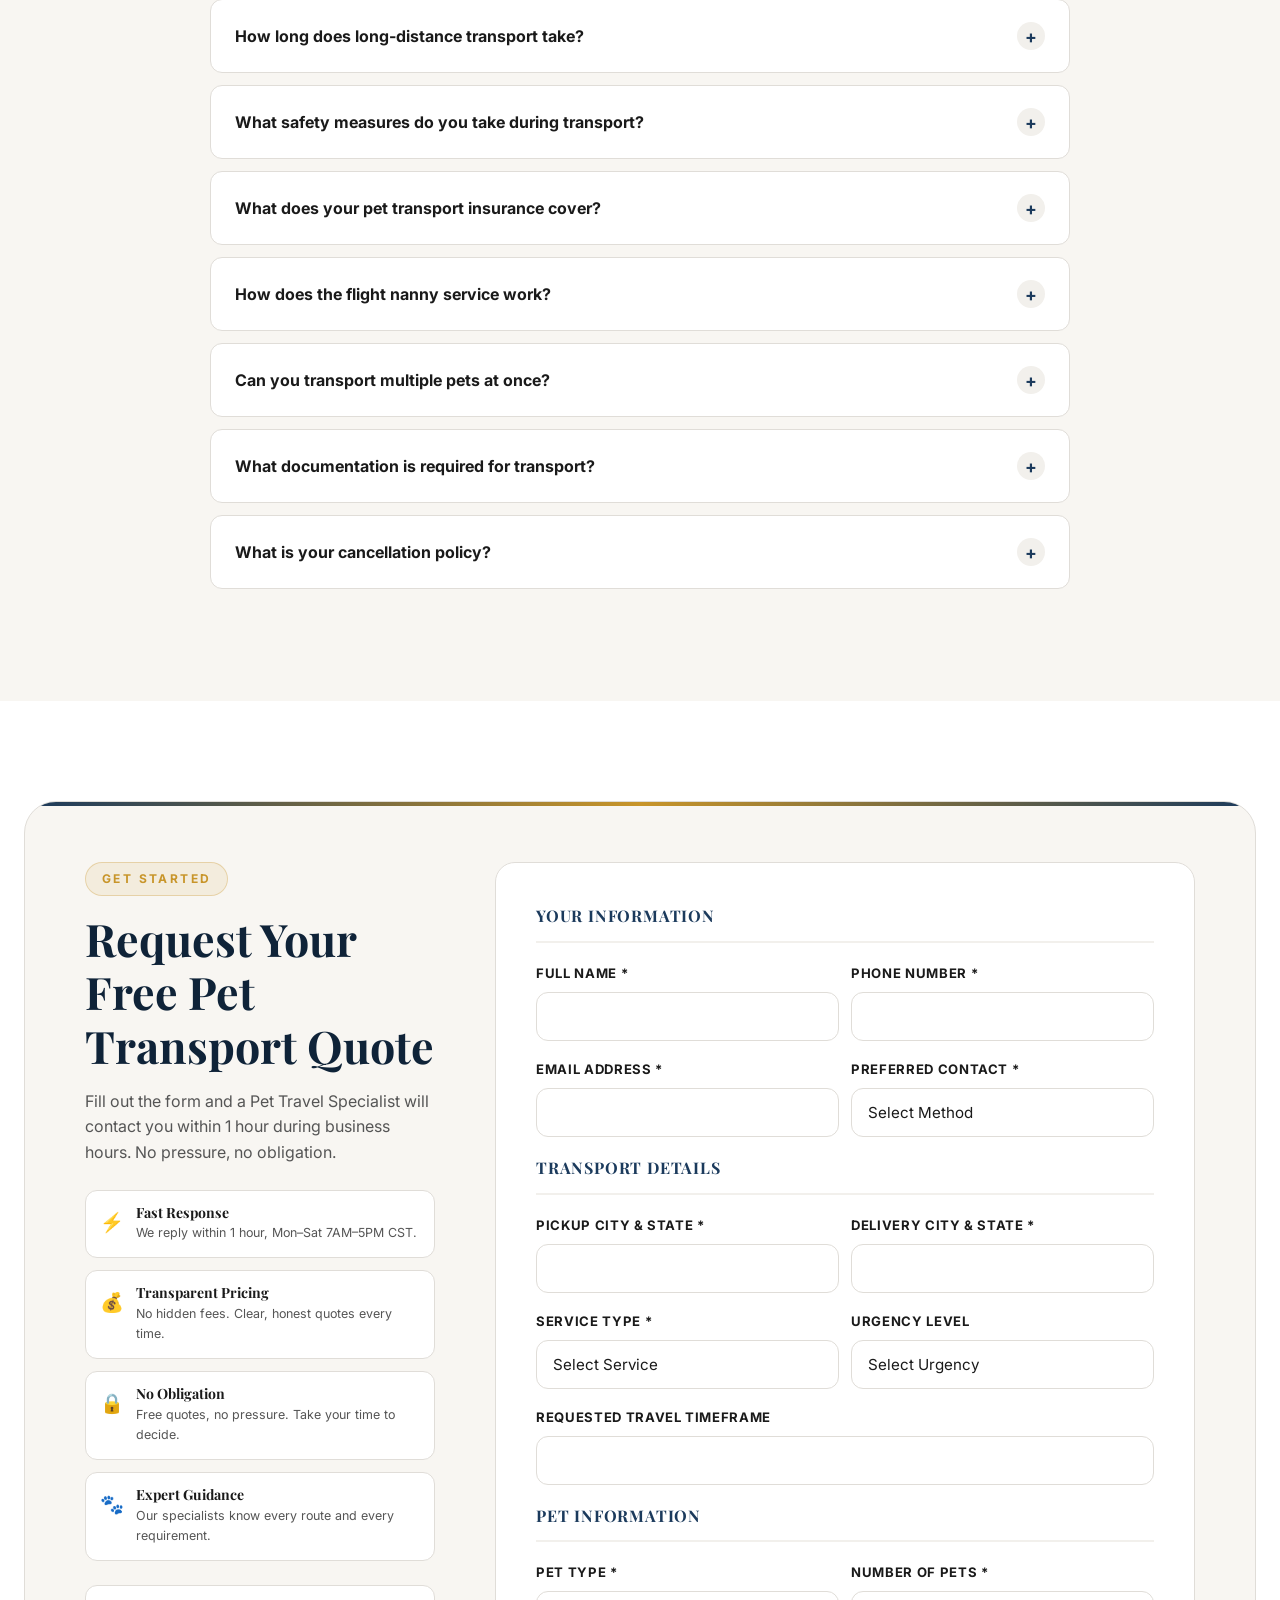
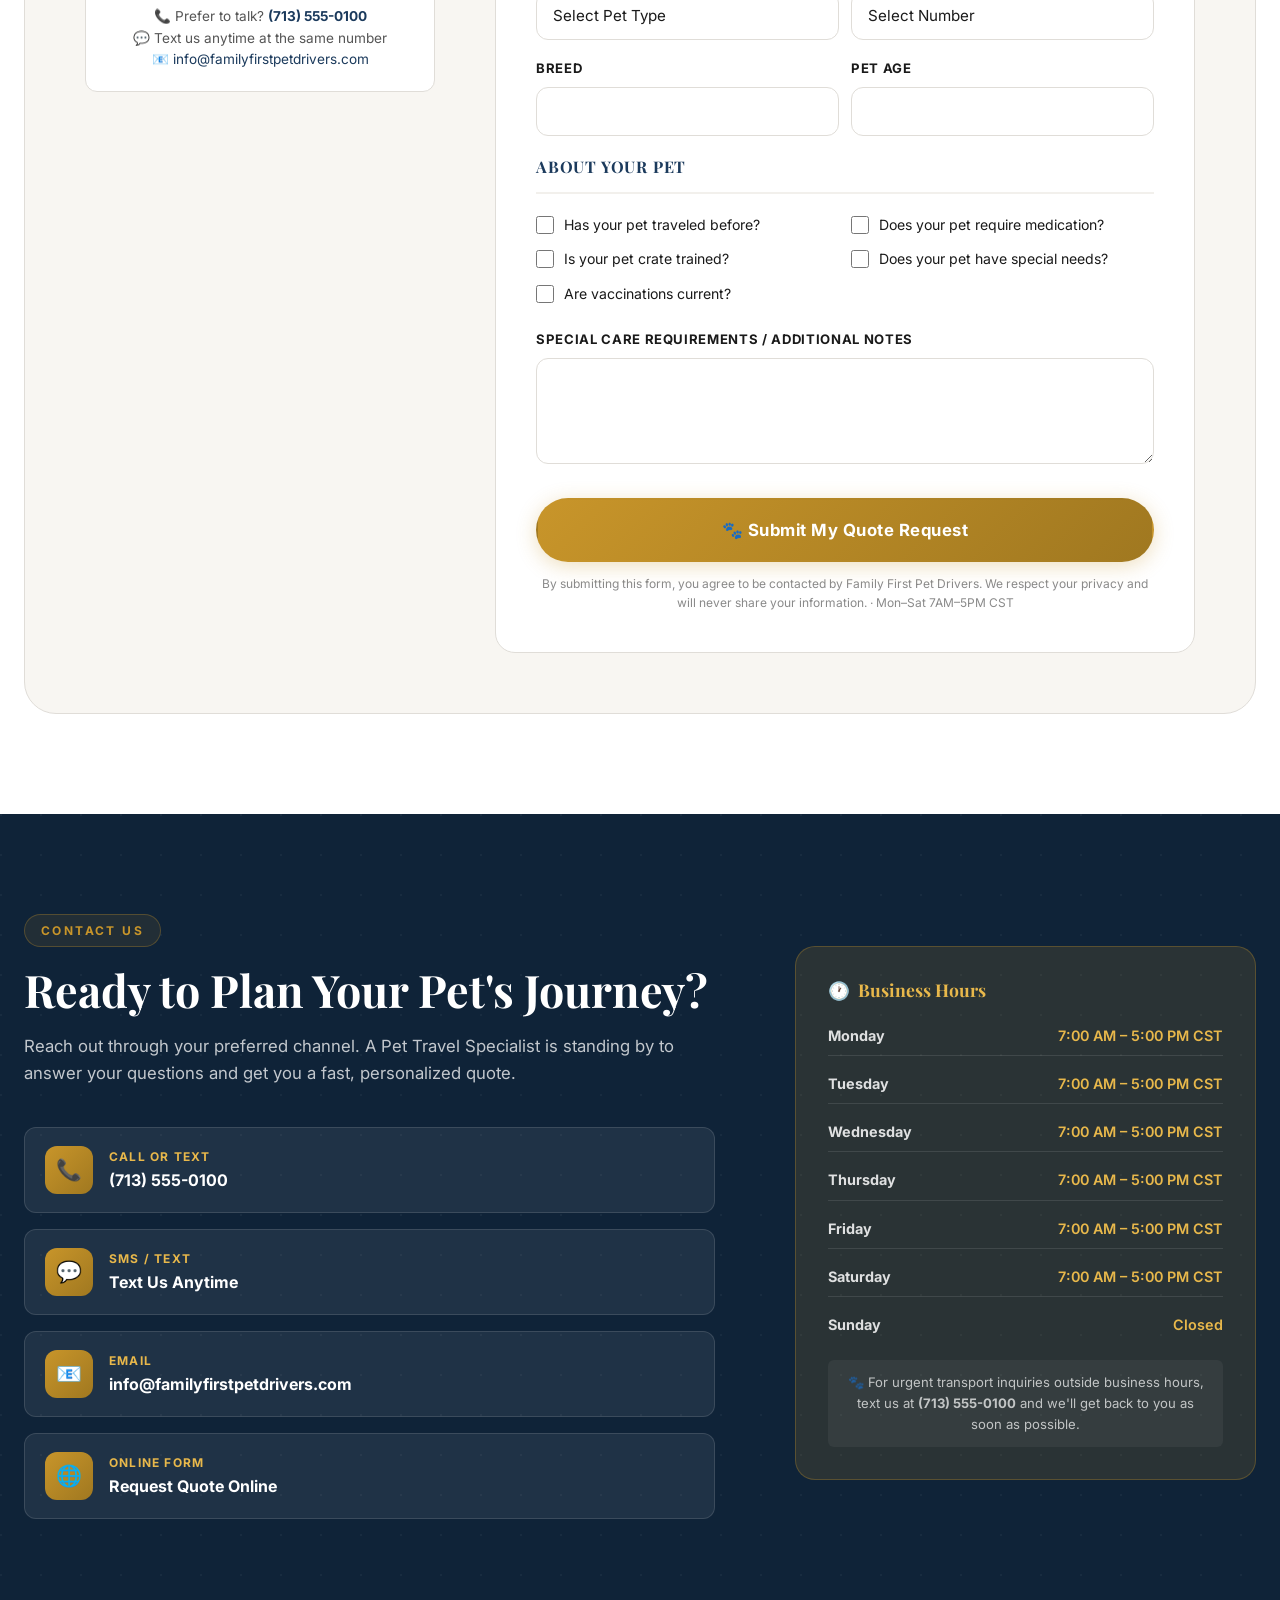
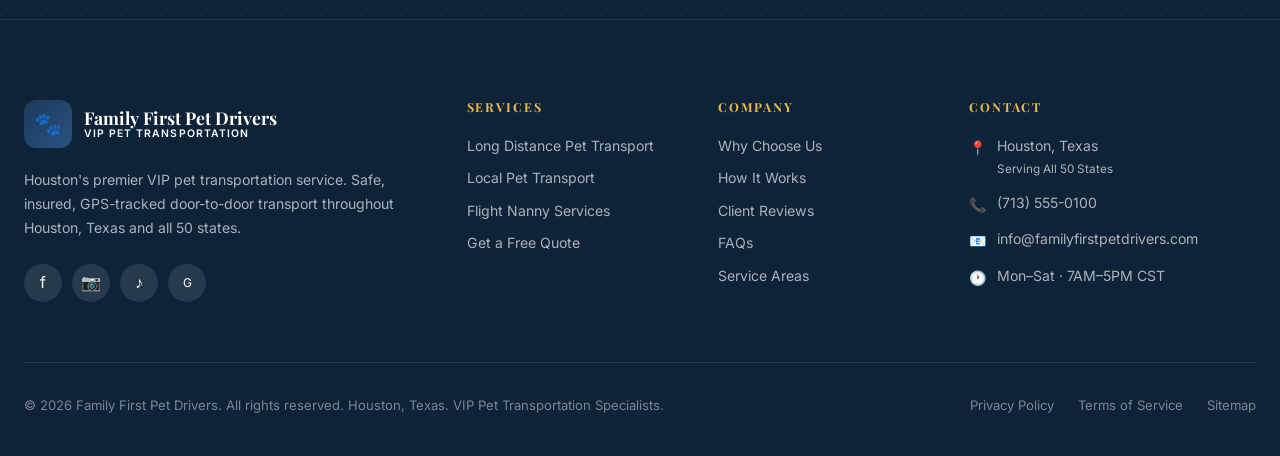
==== commit b0721a85: "💬 Add header chat widget - index.html" ====
--- a/index.html
+++ b/index.html
@@ -43,6 +43,9 @@
 
   <!-- Analytics placeholder -->
   <!-- <script async src="https://www.googletagmanager.com/gtag/js?id=G-XXXXXXXXXX"></script> -->
+
+  <!-- LeadConnector Chat Widget -->
+  <script src="https://widgets.leadconnectorhq.com/loader.js" data-resources-url="https://widgets.leadconnectorhq.com/chat-widget/loader.js" data-widget-id="6a347372967b47ab0ed5ed77" data-source="WEB_USER"></script>
 </head>
 
 <body>
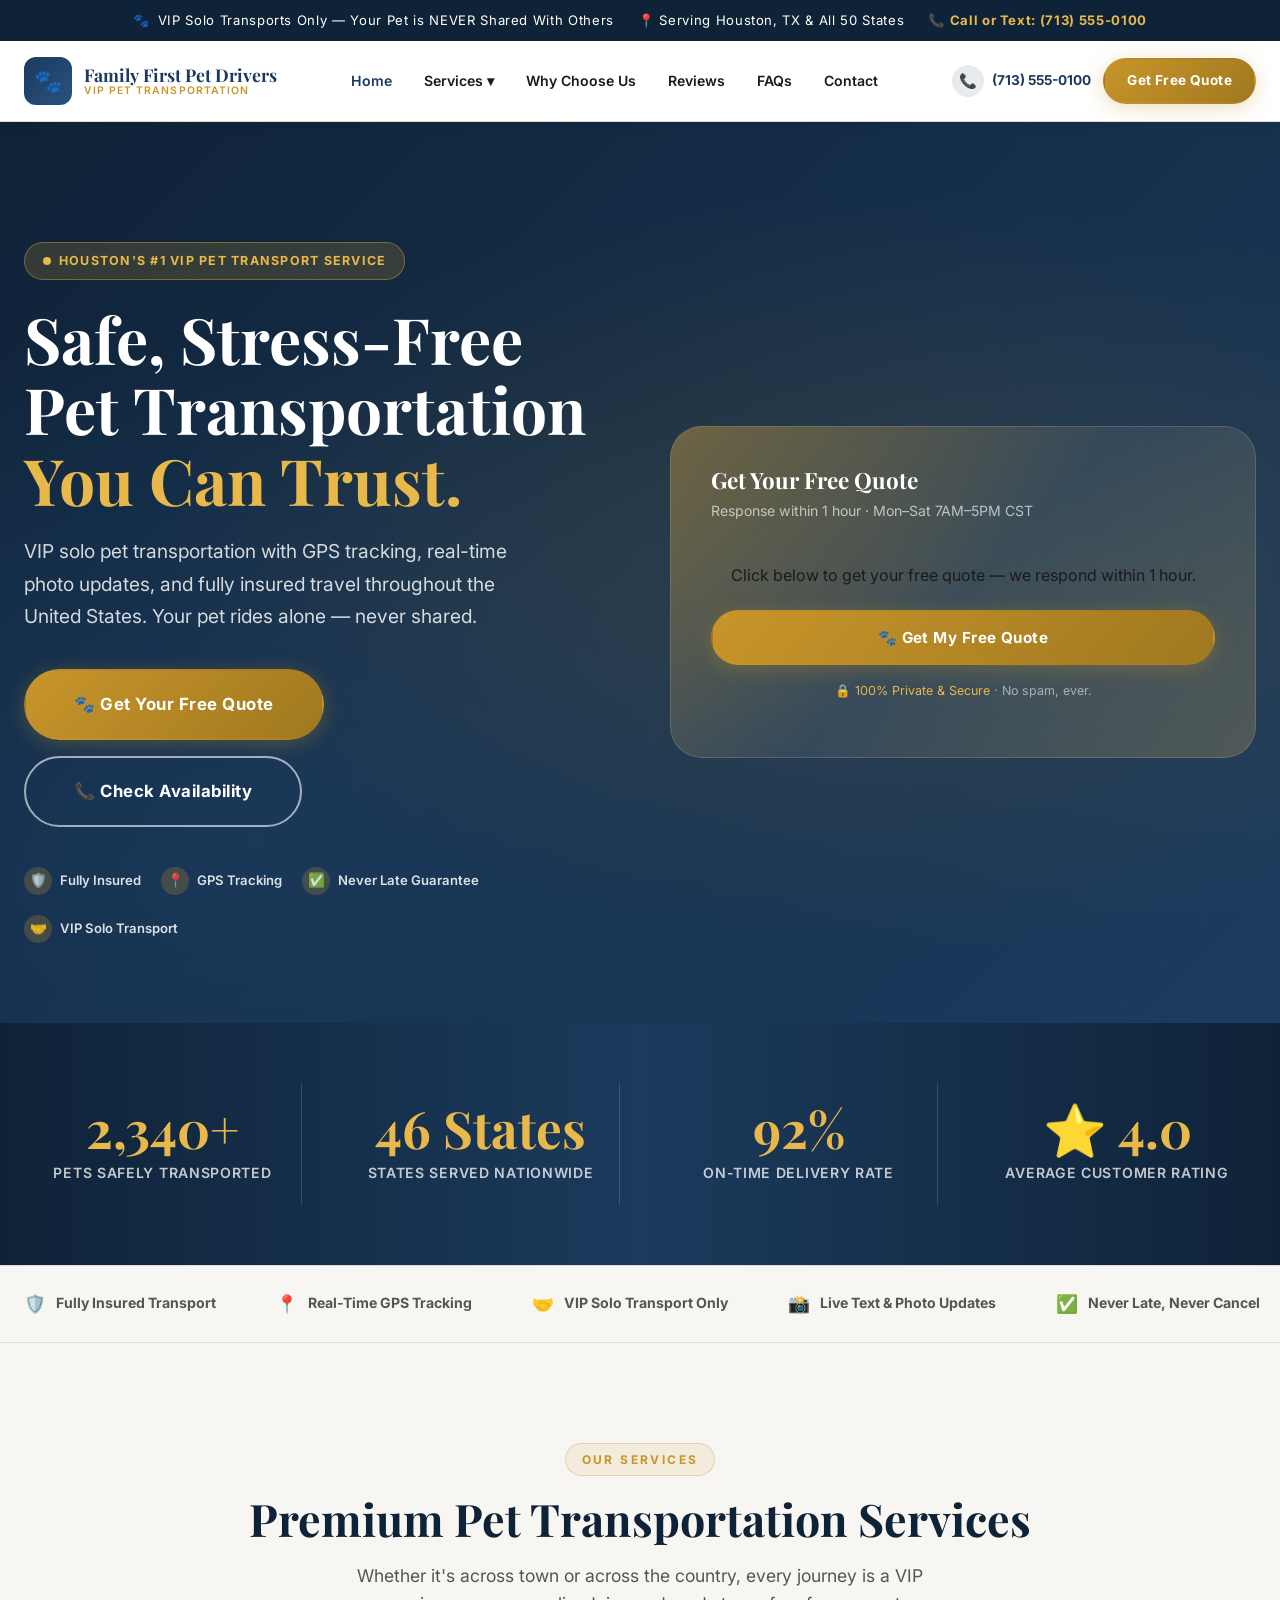
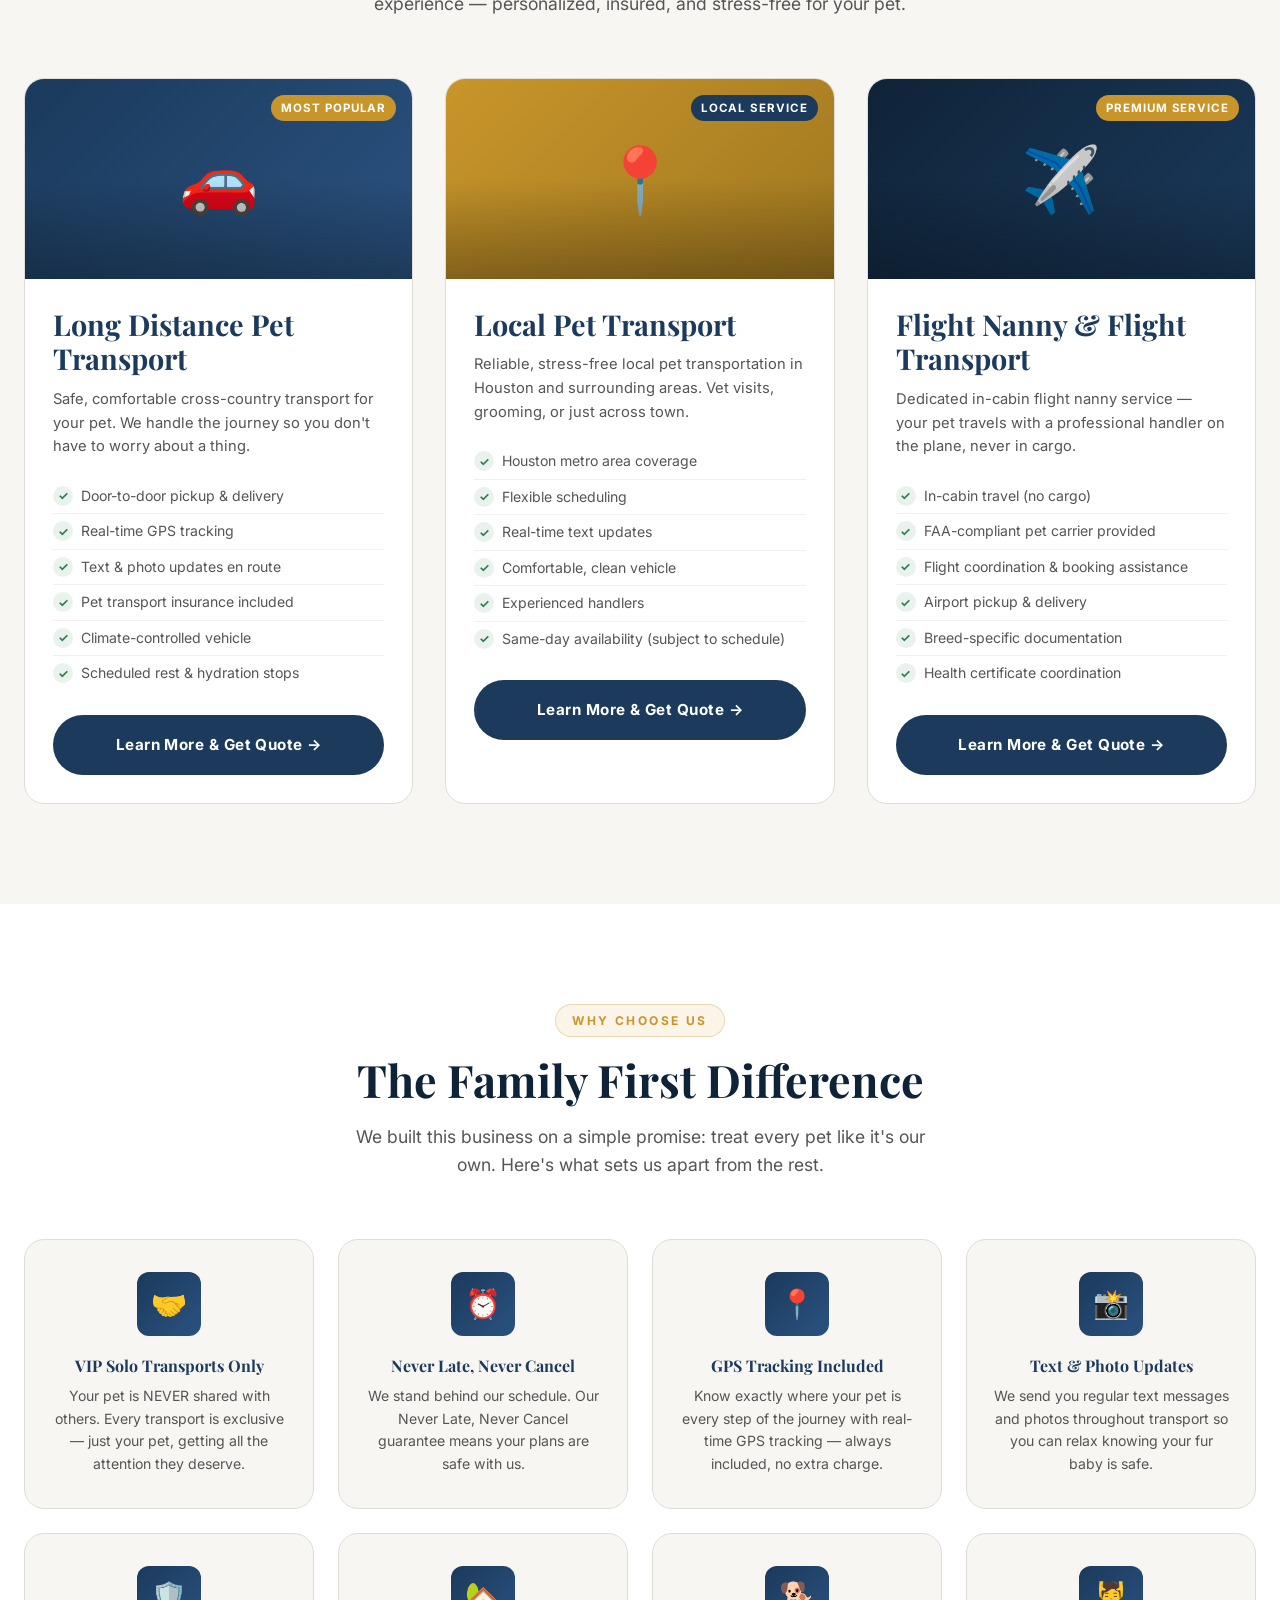
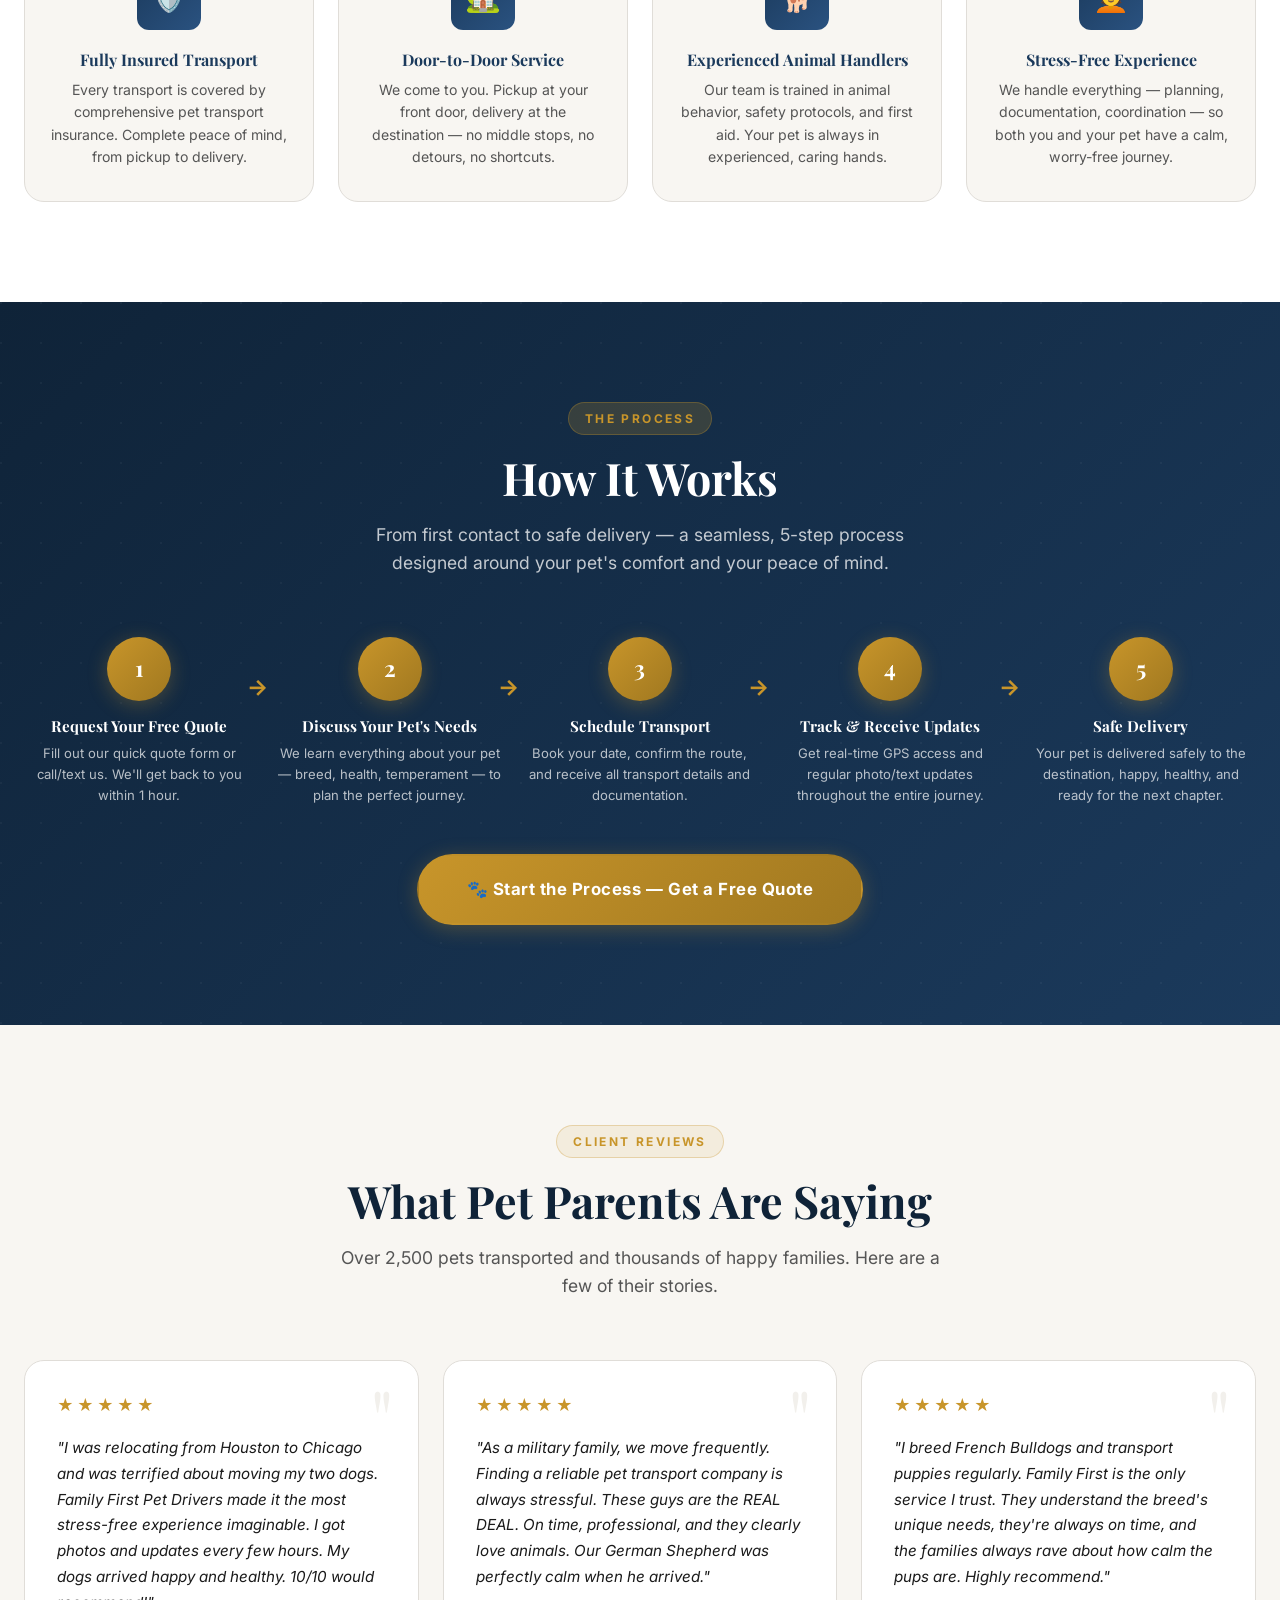
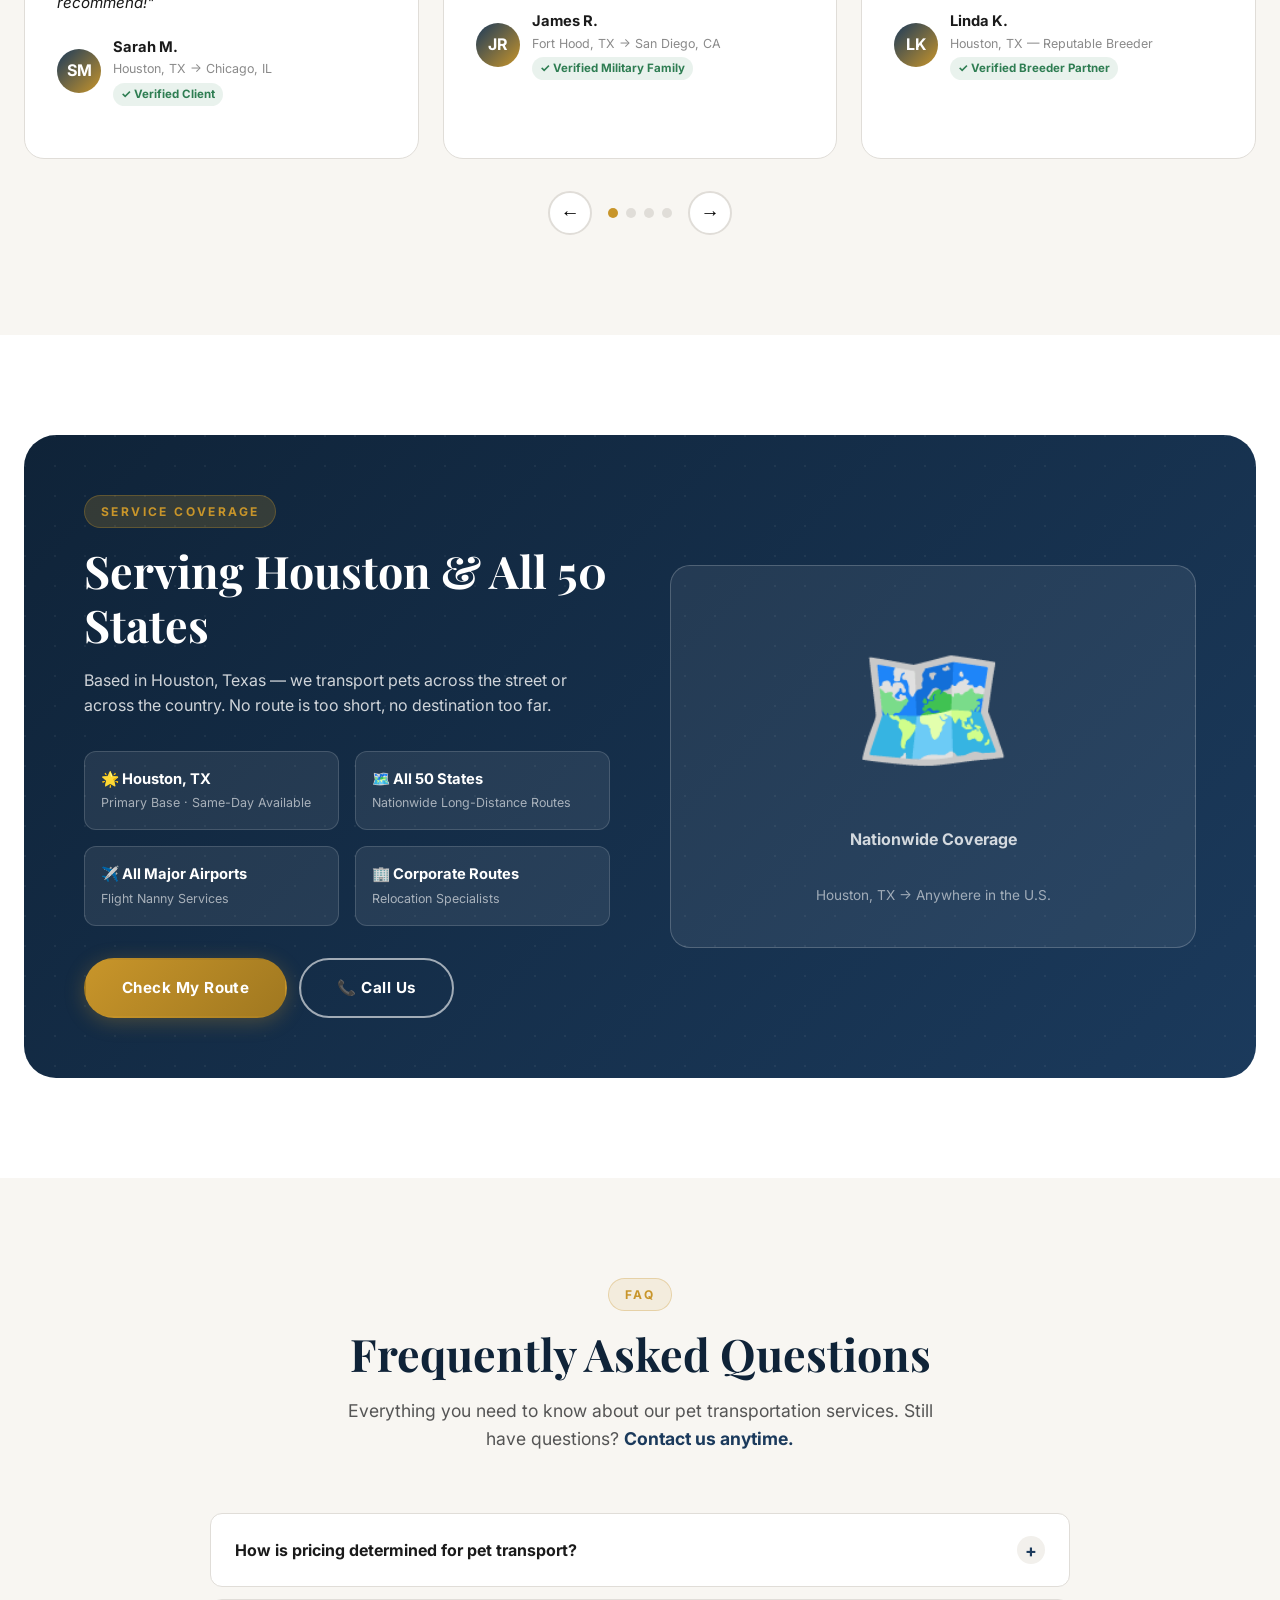
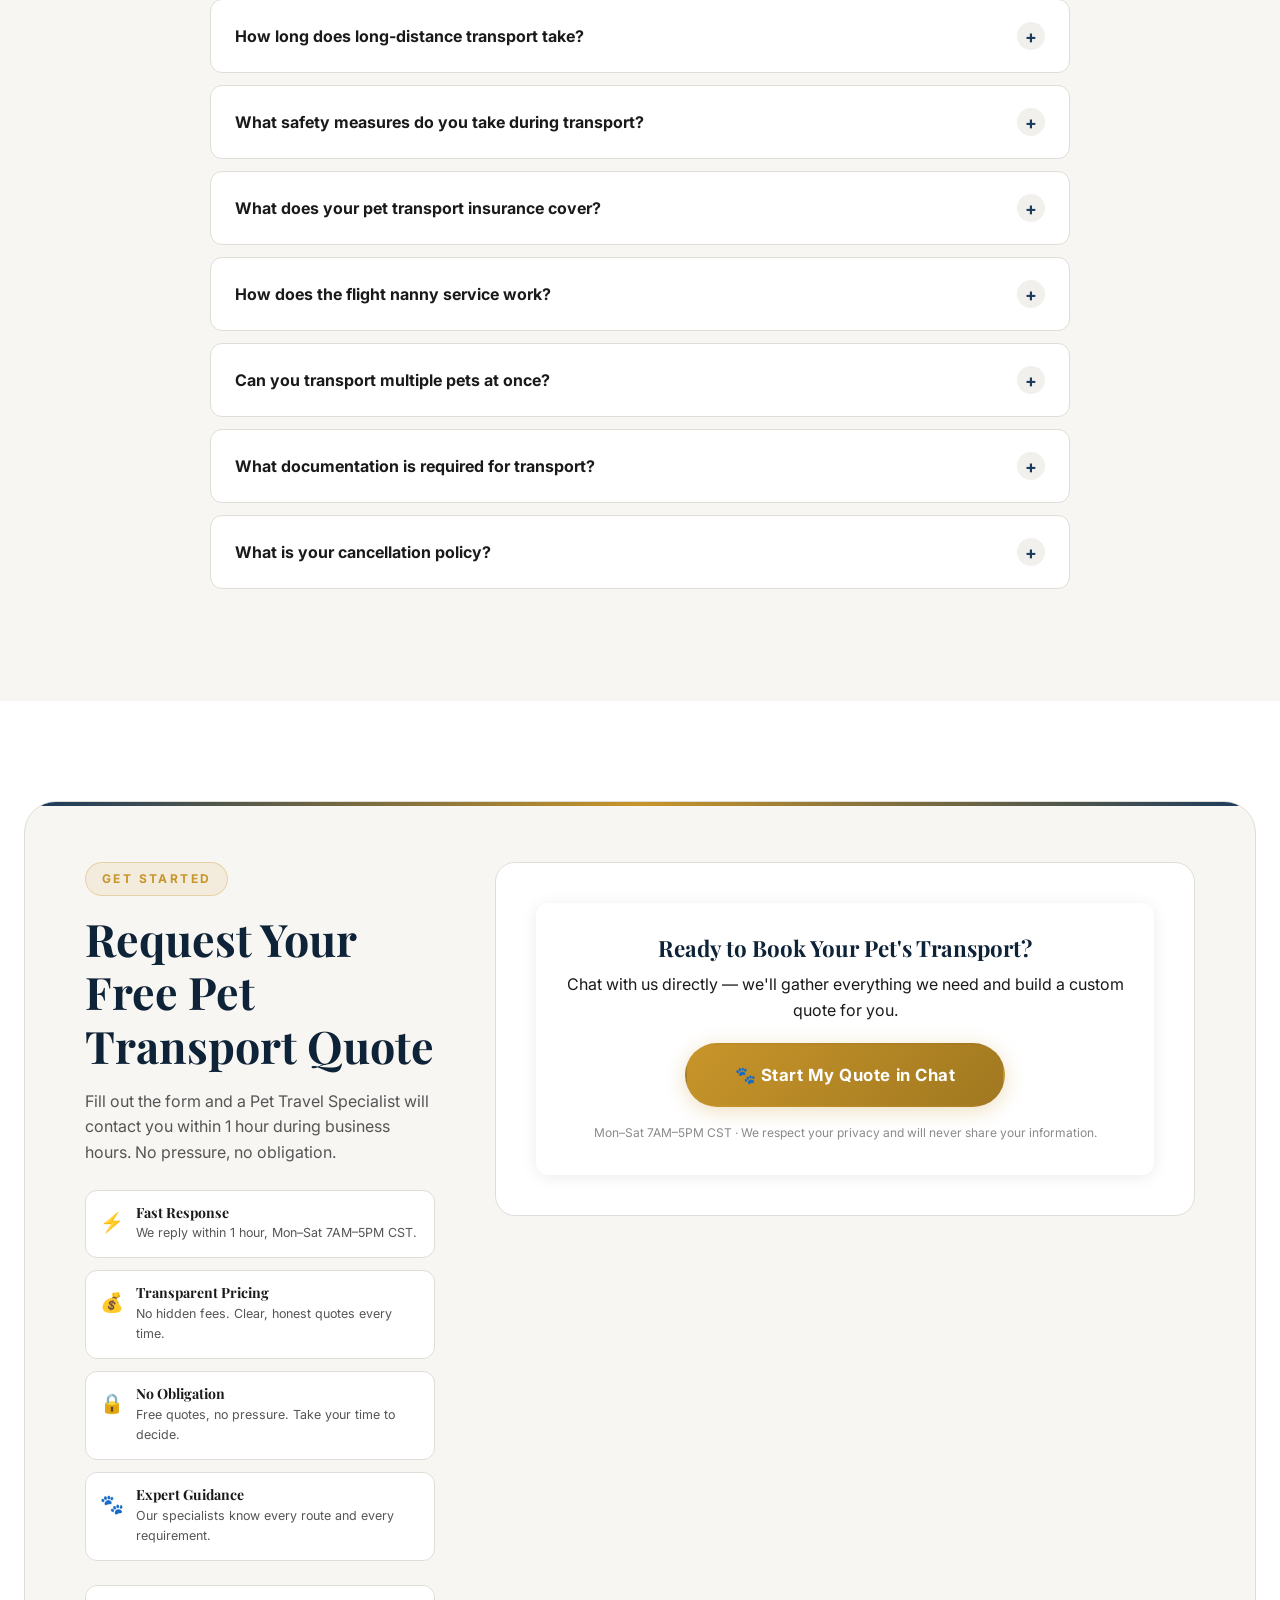
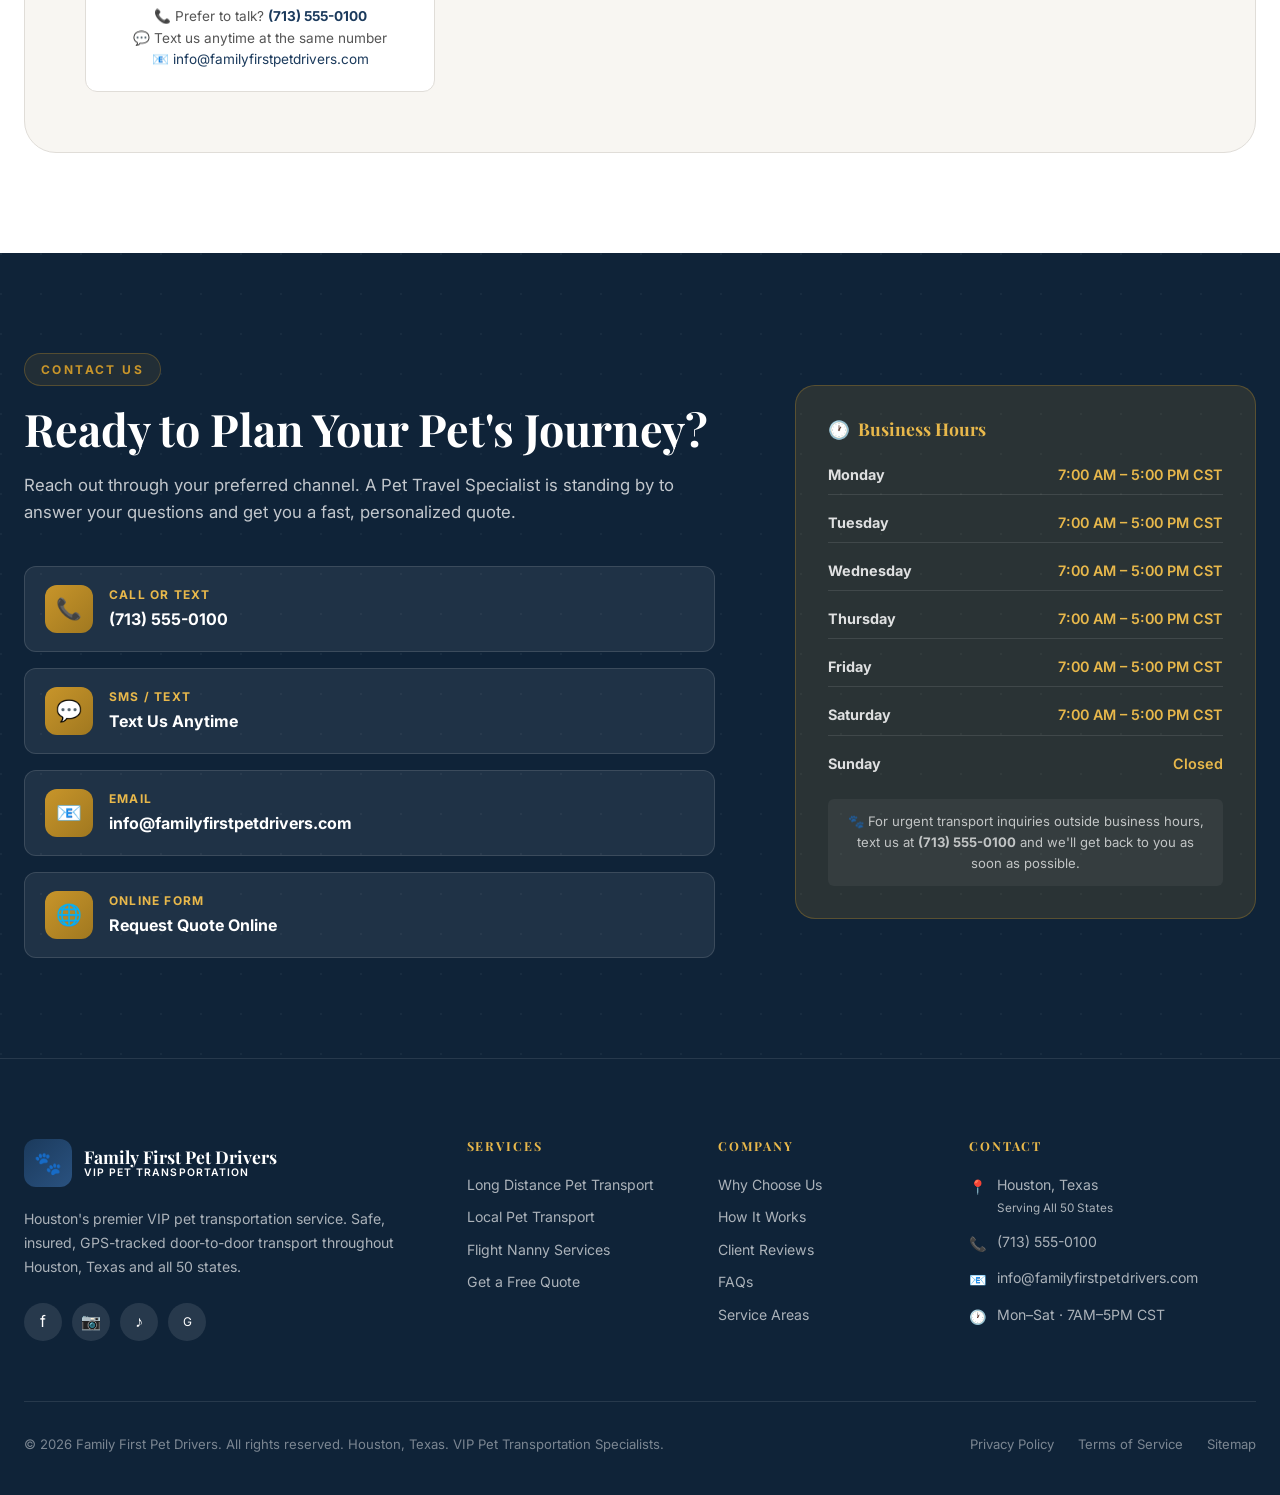
==== commit b98dd221: "🔒 Remove site forms — route all lead capture through chat widget for A2P compliance" ====
--- a/index.html
+++ b/index.html
@@ -206,44 +206,11 @@
             <div class="hero-card fade-in-right" aria-label="Quick quote form">
               <h2 class="quick-quote-title">Get Your Free Quote</h2>
               <p class="quick-quote-sub">Response within 1 hour · Mon–Sat 7AM–5PM CST</p>
-              <form id="hero-quote-form" novalidate aria-label="Quick quote request form">
-                <div class="form-row">
-                  <div class="form-group">
-                    <label class="form-label" for="hero-name">Your Name *</label>
-                    <input type="text" id="hero-name" name="name" class="form-input" placeholder="Full Name" required autocomplete="name" />
-                  </div>
-                  <div class="form-group">
-                    <label class="form-label" for="hero-phone">Phone *</label>
-                    <input type="tel" id="hero-phone" name="phone" class="form-input" placeholder="(713) 000-0000" required autocomplete="tel" />
-                  </div>
-                </div>
-                <div class="form-row">
-                  <div class="form-group">
-                    <label class="form-label" for="hero-pickup">Pickup City, State *</label>
-                    <input type="text" id="hero-pickup" name="pickup" class="form-input" placeholder="Houston, TX" required />
-                  </div>
-                  <div class="form-group">
-                    <label class="form-label" for="hero-delivery">Delivery City, State *</label>
-                    <input type="text" id="hero-delivery" name="delivery" class="form-input" placeholder="Dallas, TX" required />
-                  </div>
-                </div>
-                <div class="form-group">
-                  <label class="form-label" for="hero-service">Service Needed *</label>
-                  <select id="hero-service" name="service" class="form-select" required>
-                    <option value="" disabled selected>Select a Service</option>
-                    <option value="long-distance">Long Distance Transport</option>
-                    <option value="local">Local Transport (Houston Area)</option>
-                    <option value="flight-nanny">Flight Nanny / Flight Transport</option>
-                    <option value="consultation">Book a Consultation</option>
-                  </select>
-                </div>
-                <div class="form-group">
-                  <label class="form-label" for="hero-pet">Pet Type &amp; Breed</label>
-                  <input type="text" id="hero-pet" name="pet" class="form-input" placeholder="e.g. Golden Retriever, 2 years old" autocomplete="off" />
-                </div>
-                <button type="submit" class="btn btn-primary form-submit">🐾 Request My Free Quote</button>
+              <div class="chat-cta-block" style="text-align:center;padding:16px 0;">
+                <p style="margin-bottom:14px;font-size:1rem;color:var(--text-secondary);">Click below to get your free quote — we respond within 1 hour.</p>
+                <button onclick="document.querySelector('.hl-chat-widget button, [data-widget-id]')?.click()" class="btn btn-primary form-submit" style="cursor:pointer;">🐾 Get My Free Quote</button>
                 <p class="card-guarantee"><span>🔒 100% Private &amp; Secure</span> · No spam, ever.</p>
-              </form>
+              </div>
             </div>
           </div>
         </div>
@@ -536,47 +503,12 @@
               </div>
             </div>
             <div class="main-form">
-              <form id="main-quote-form" novalidate aria-label="Full pet transport quote request">
-                <div class="form-section-title">Your Information</div>
-                <div class="form-row">
-                  <div class="form-group"><label class="form-label" for="full-name">Full Name *</label><input type="text" id="full-name" name="full_name" class="form-input" placeholder="Jane Smith" required autocomplete="name" /></div>
-                  <div class="form-group"><label class="form-label" for="phone-number">Phone Number *</label><input type="tel" id="phone-number" name="phone" class="form-input" placeholder="(713) 000-0000" required autocomplete="tel" /></div>
-                </div>
-                <div class="form-row">
-                  <div class="form-group"><label class="form-label" for="email-address">Email Address *</label><input type="email" id="email-address" name="email" class="form-input" placeholder="jane@email.com" required autocomplete="email" /></div>
-                  <div class="form-group"><label class="form-label" for="contact-method">Preferred Contact *</label><select id="contact-method" name="contact_method" class="form-select" required><option value="" disabled selected>Select Method</option><option value="phone-call">Phone Call</option><option value="text-sms">Text / SMS</option><option value="email">Email</option></select></div>
-                </div>
-                <div class="form-section-title">Transport Details</div>
-                <div class="form-row">
-                  <div class="form-group"><label class="form-label" for="pickup-location">Pickup City &amp; State *</label><input type="text" id="pickup-location" name="pickup" class="form-input" placeholder="Houston, TX" required /></div>
-                  <div class="form-group"><label class="form-label" for="delivery-location">Delivery City &amp; State *</label><input type="text" id="delivery-location" name="delivery" class="form-input" placeholder="Chicago, IL" required /></div>
-                </div>
-                <div class="form-row">
-                  <div class="form-group"><label class="form-label" for="service-type">Service Type *</label><select id="service-type" name="service_type" class="form-select" required><option value="" disabled selected>Select Service</option><option value="long-distance">Long Distance Transport</option><option value="local">Local Transport (Houston Area)</option><option value="flight-nanny">Flight Nanny / Flight Transport</option></select></div>
-                  <div class="form-group"><label class="form-label" for="urgency">Urgency Level</label><select id="urgency" name="urgency" class="form-select"><option value="" disabled selected>Select Urgency</option><option value="asap">ASAP / Emergency</option><option value="within-week">Within This Week</option><option value="within-month">Within This Month</option><option value="planning">Just Planning Ahead</option></select></div>
-                </div>
-                <div class="form-group"><label class="form-label" for="travel-timeframe">Requested Travel Timeframe</label><input type="text" id="travel-timeframe" name="timeframe" class="form-input" placeholder="e.g. July 15-20, 2026 / ASAP / Flexible" /></div>
-                <div class="form-section-title">Pet Information</div>
-                <div class="form-row">
-                  <div class="form-group"><label class="form-label" for="pet-type">Pet Type *</label><select id="pet-type" name="pet_type" class="form-select" required><option value="" disabled selected>Select Pet Type</option><option value="dog">Dog</option><option value="cat">Cat</option><option value="multiple-dogs">Multiple Dogs</option><option value="dog-and-cat">Dog &amp; Cat</option><option value="other">Other</option></select></div>
-                  <div class="form-group"><label class="form-label" for="num-pets">Number of Pets *</label><select id="num-pets" name="num_pets" class="form-select" required><option value="" disabled selected>Select Number</option><option value="1">1 Pet</option><option value="2">2 Pets</option><option value="3">3 Pets</option><option value="4+">4+ Pets</option></select></div>
-                </div>
-                <div class="form-row">
-                  <div class="form-group"><label class="form-label" for="breed">Breed</label><input type="text" id="breed" name="breed" class="form-input" placeholder="e.g. Golden Retriever" /></div>
-                  <div class="form-group"><label class="form-label" for="pet-age">Pet Age</label><input type="text" id="pet-age" name="pet_age" class="form-input" placeholder="e.g. 3 years, 8 weeks" /></div>
-                </div>
-                <div class="form-section-title">About Your Pet</div>
-                <div class="checkbox-group" role="group" aria-label="Pet qualification questions">
-                  <label class="checkbox-item"><input type="checkbox" name="traveled_before" value="yes" /><label>Has your pet traveled before?</label></label>
-                  <label class="checkbox-item"><input type="checkbox" name="requires_medication" value="yes" /><label>Does your pet require medication?</label></label>
-                  <label class="checkbox-item"><input type="checkbox" name="crate_trained" value="yes" /><label>Is your pet crate trained?</label></label>
-                  <label class="checkbox-item"><input type="checkbox" name="special_needs" value="yes" /><label>Does your pet have special needs?</label></label>
-                  <label class="checkbox-item"><input type="checkbox" name="vaccinations_current" value="yes" /><label>Are vaccinations current?</label></label>
-                </div>
-                <div class="form-group mt-24"><label class="form-label" for="special-care">Special Care Requirements / Additional Notes</label><textarea id="special-care" name="special_care" class="form-textarea form-input" placeholder="Please share anything important about your pet — temperament, medical conditions, dietary needs, anxiety, medications, or any other details..." rows="4"></textarea></div>
-                <button type="submit" class="btn btn-primary btn-lg form-submit">🐾 Submit My Quote Request</button>
-                <p class="form-disclaimer">By submitting this form, you agree to be contacted by Family First Pet Drivers. We respect your privacy and will never share your information. · Mon–Sat 7AM–5PM CST</p>
-              </form>
+              <div class="chat-cta-block" style="text-align:center;padding:32px 24px;background:var(--surface,#fff);border-radius:12px;box-shadow:0 2px 16px rgba(0,0,0,0.08);">
+                <h3 style="margin-bottom:10px;font-size:1.4rem;">Ready to Book Your Pet's Transport?</h3>
+                <p style="margin-bottom:20px;color:var(--text-secondary);font-size:1rem;">Chat with us directly — we'll gather everything we need and build a custom quote for you.</p>
+                <button onclick="document.querySelector('.hl-chat-widget button, [data-widget-id]')?.click()" class="btn btn-primary btn-lg" style="cursor:pointer;">🐾 Start My Quote in Chat</button>
+                <p class="form-disclaimer" style="margin-top:16px;">Mon–Sat 7AM–5PM CST · We respect your privacy and will never share your information.</p>
+              </div>
             </div>
           </div>
         </div>
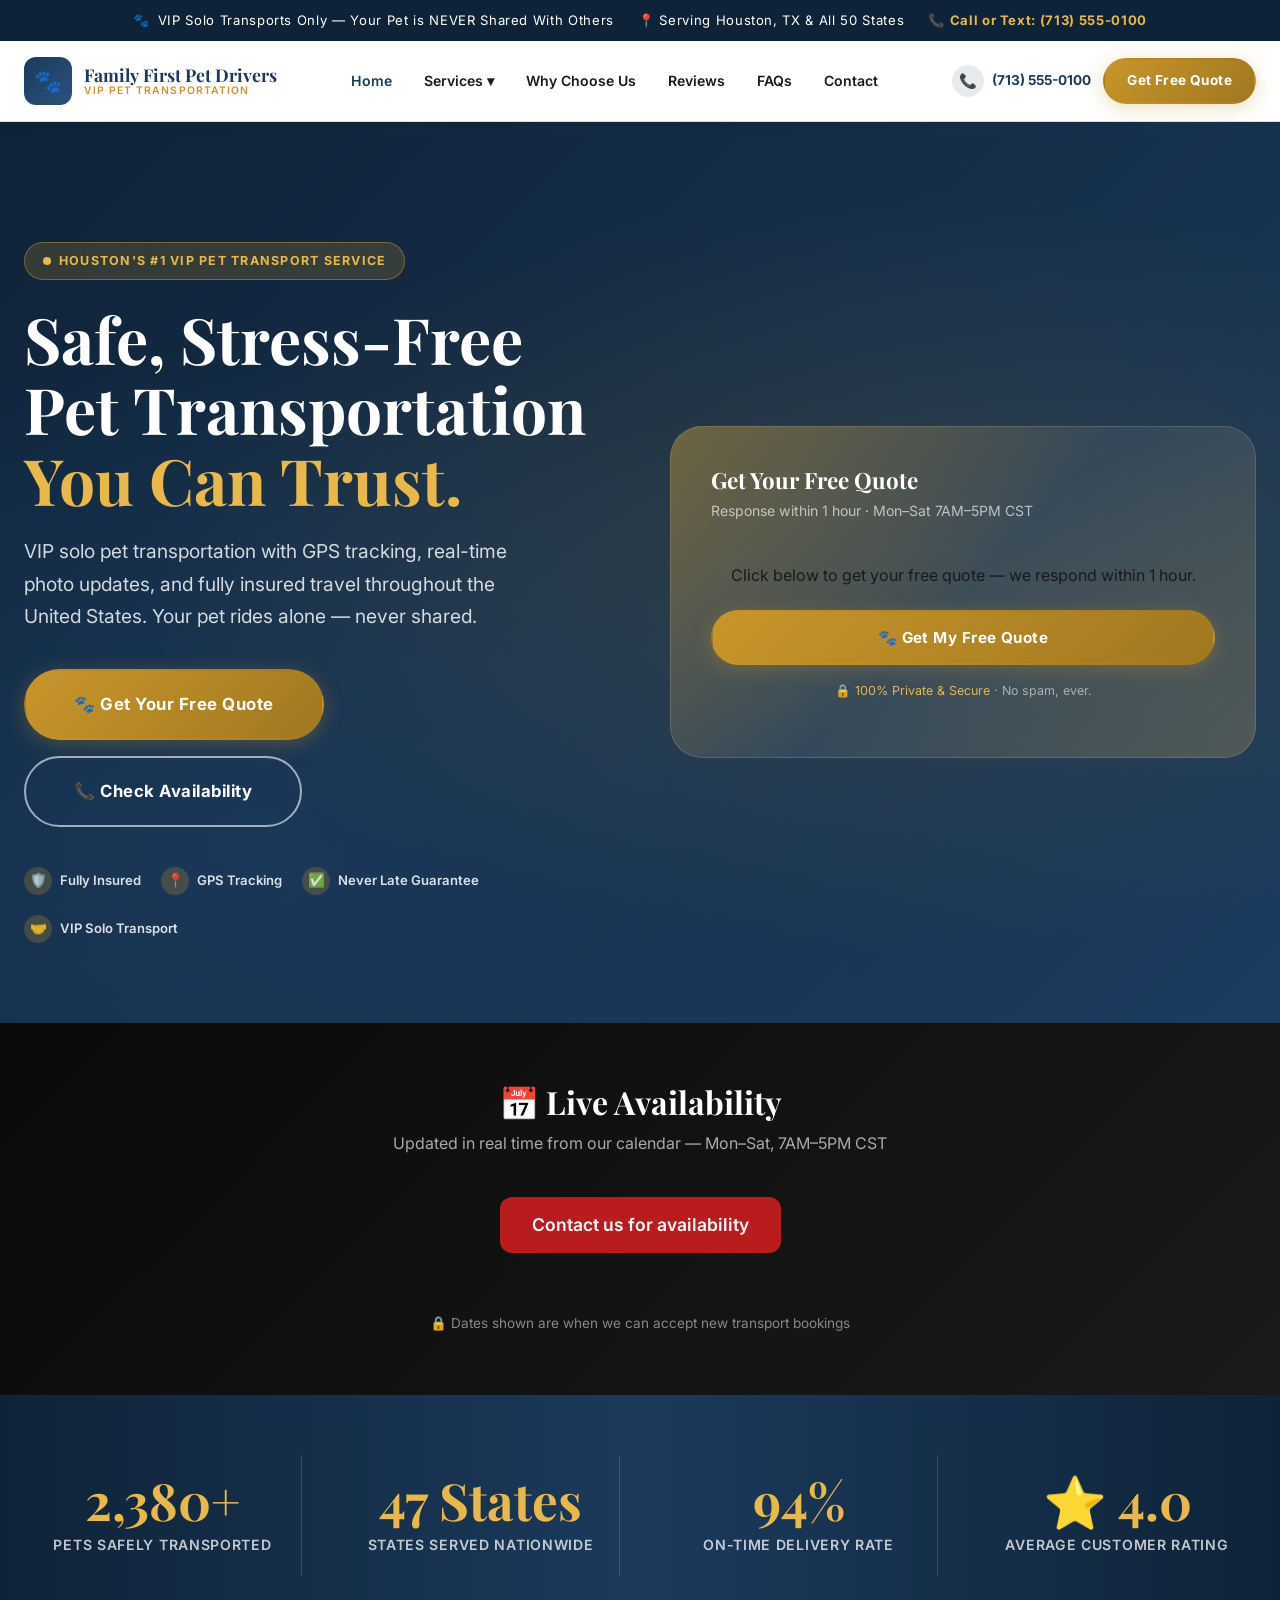
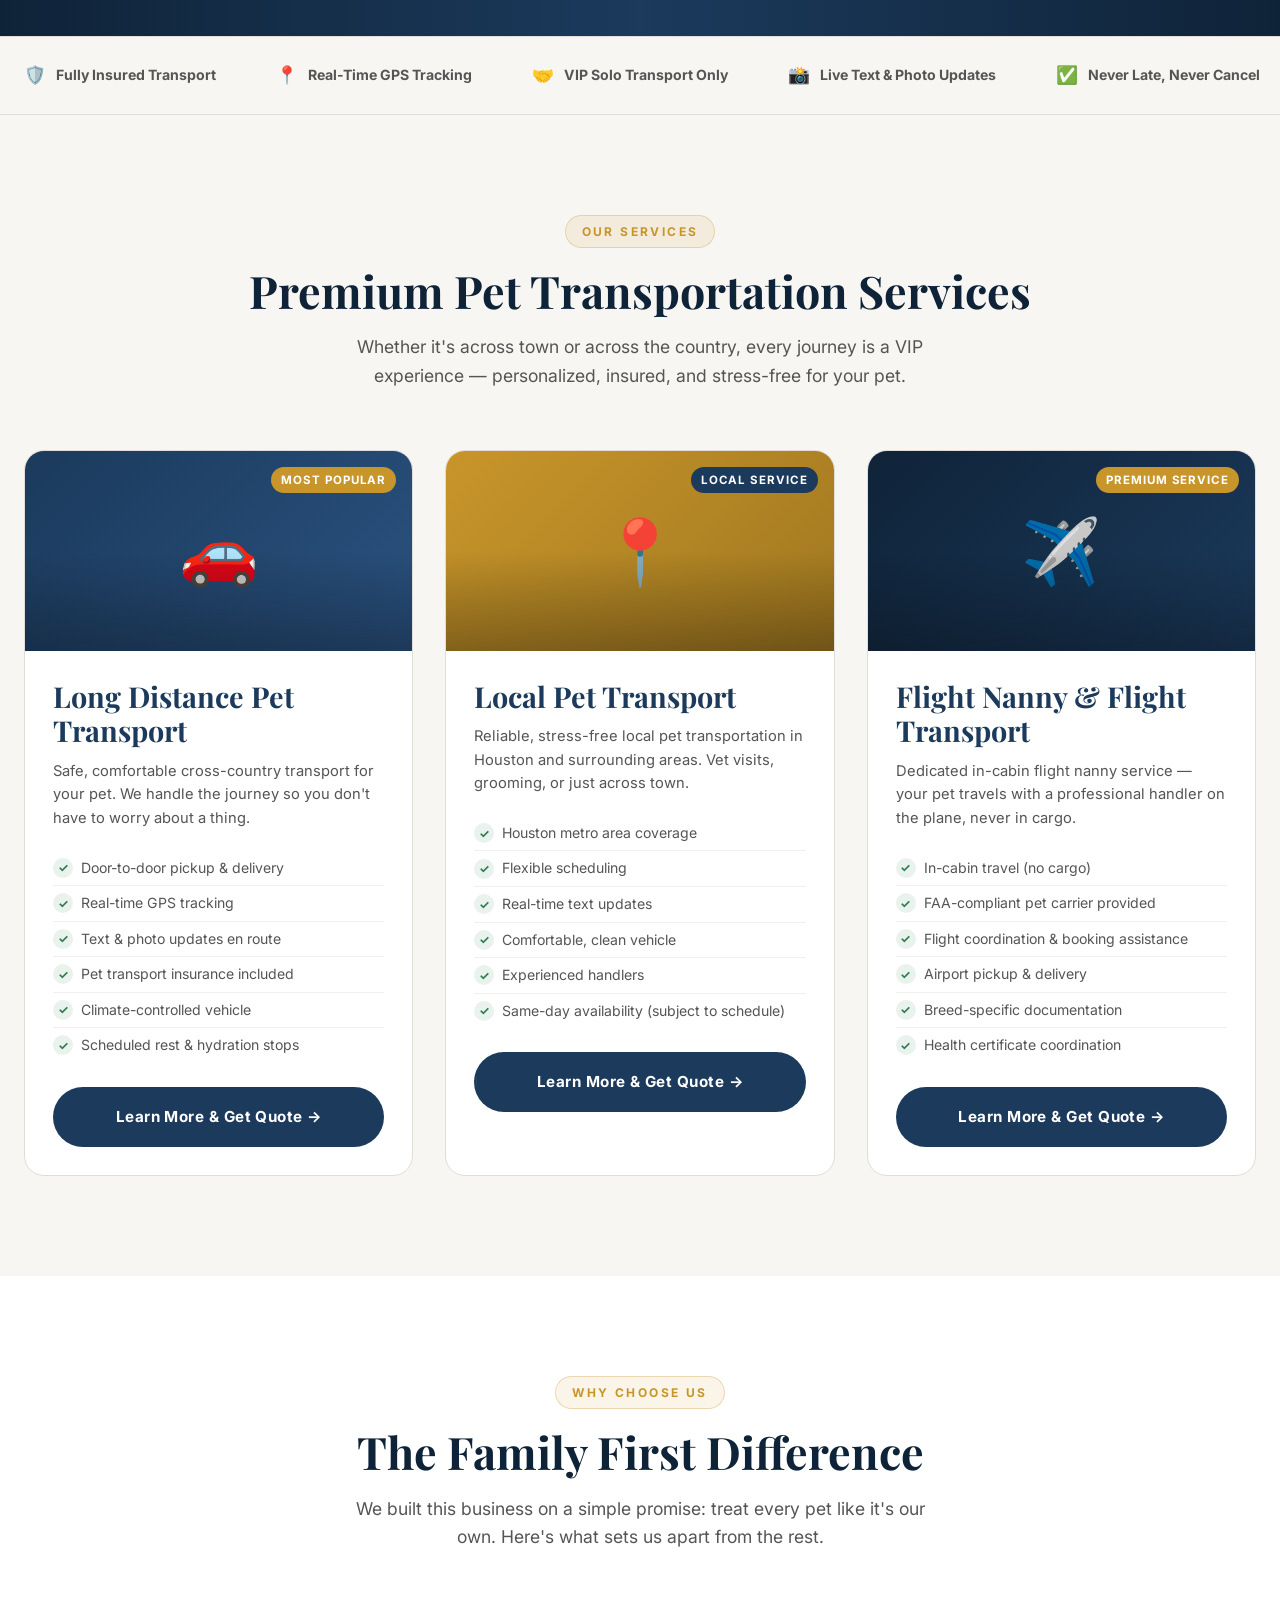
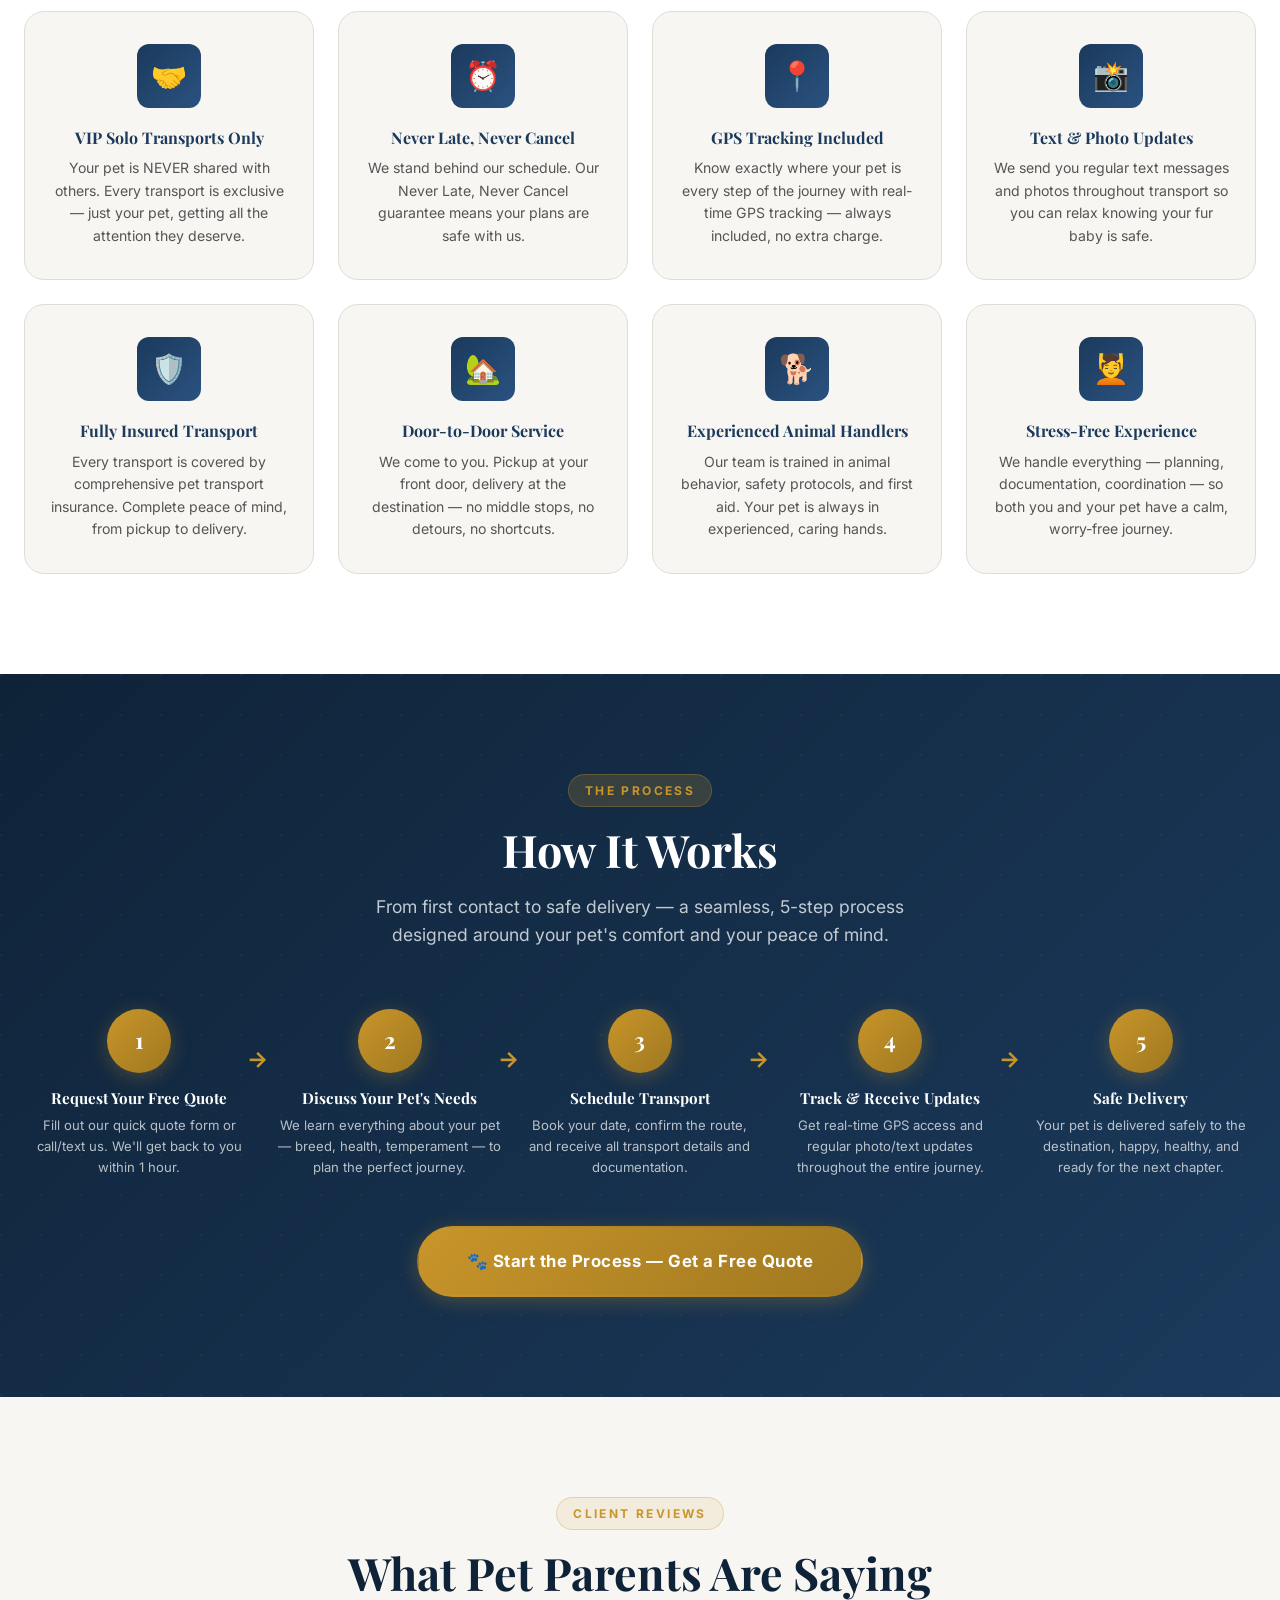
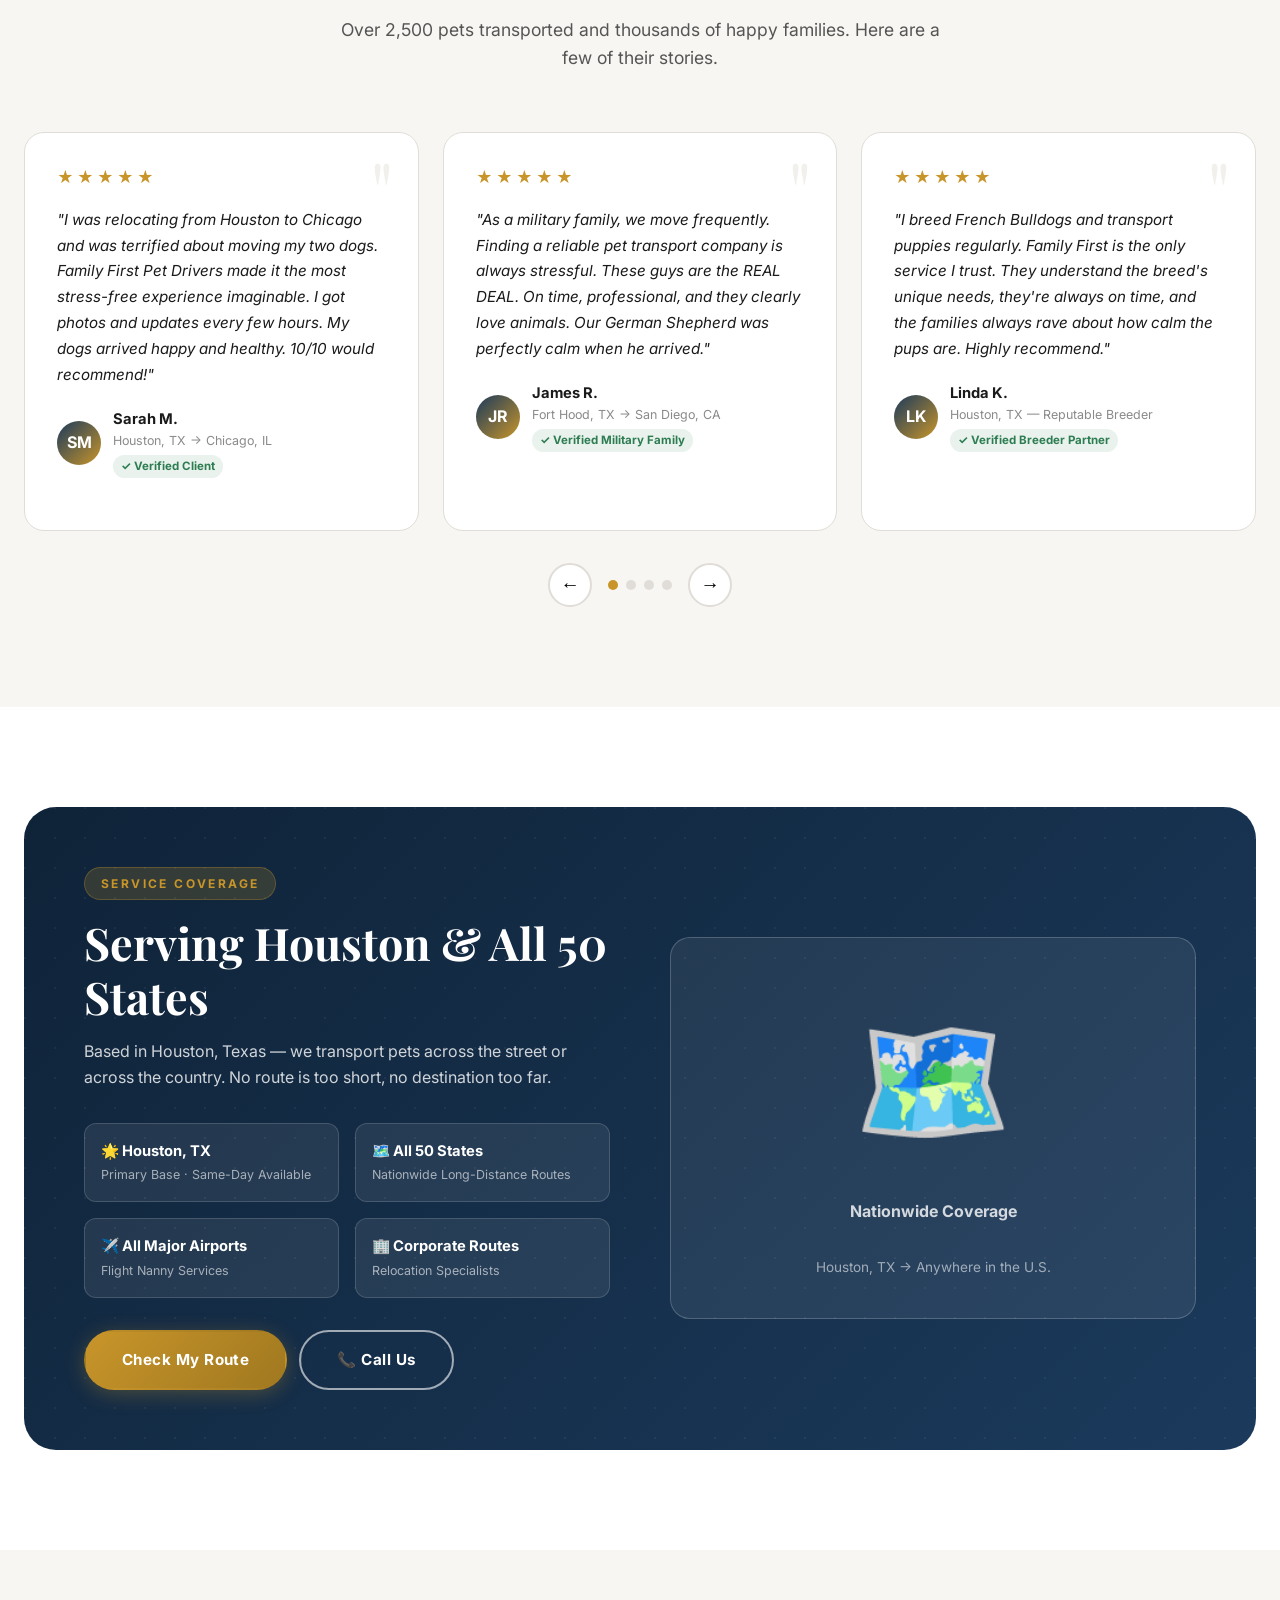
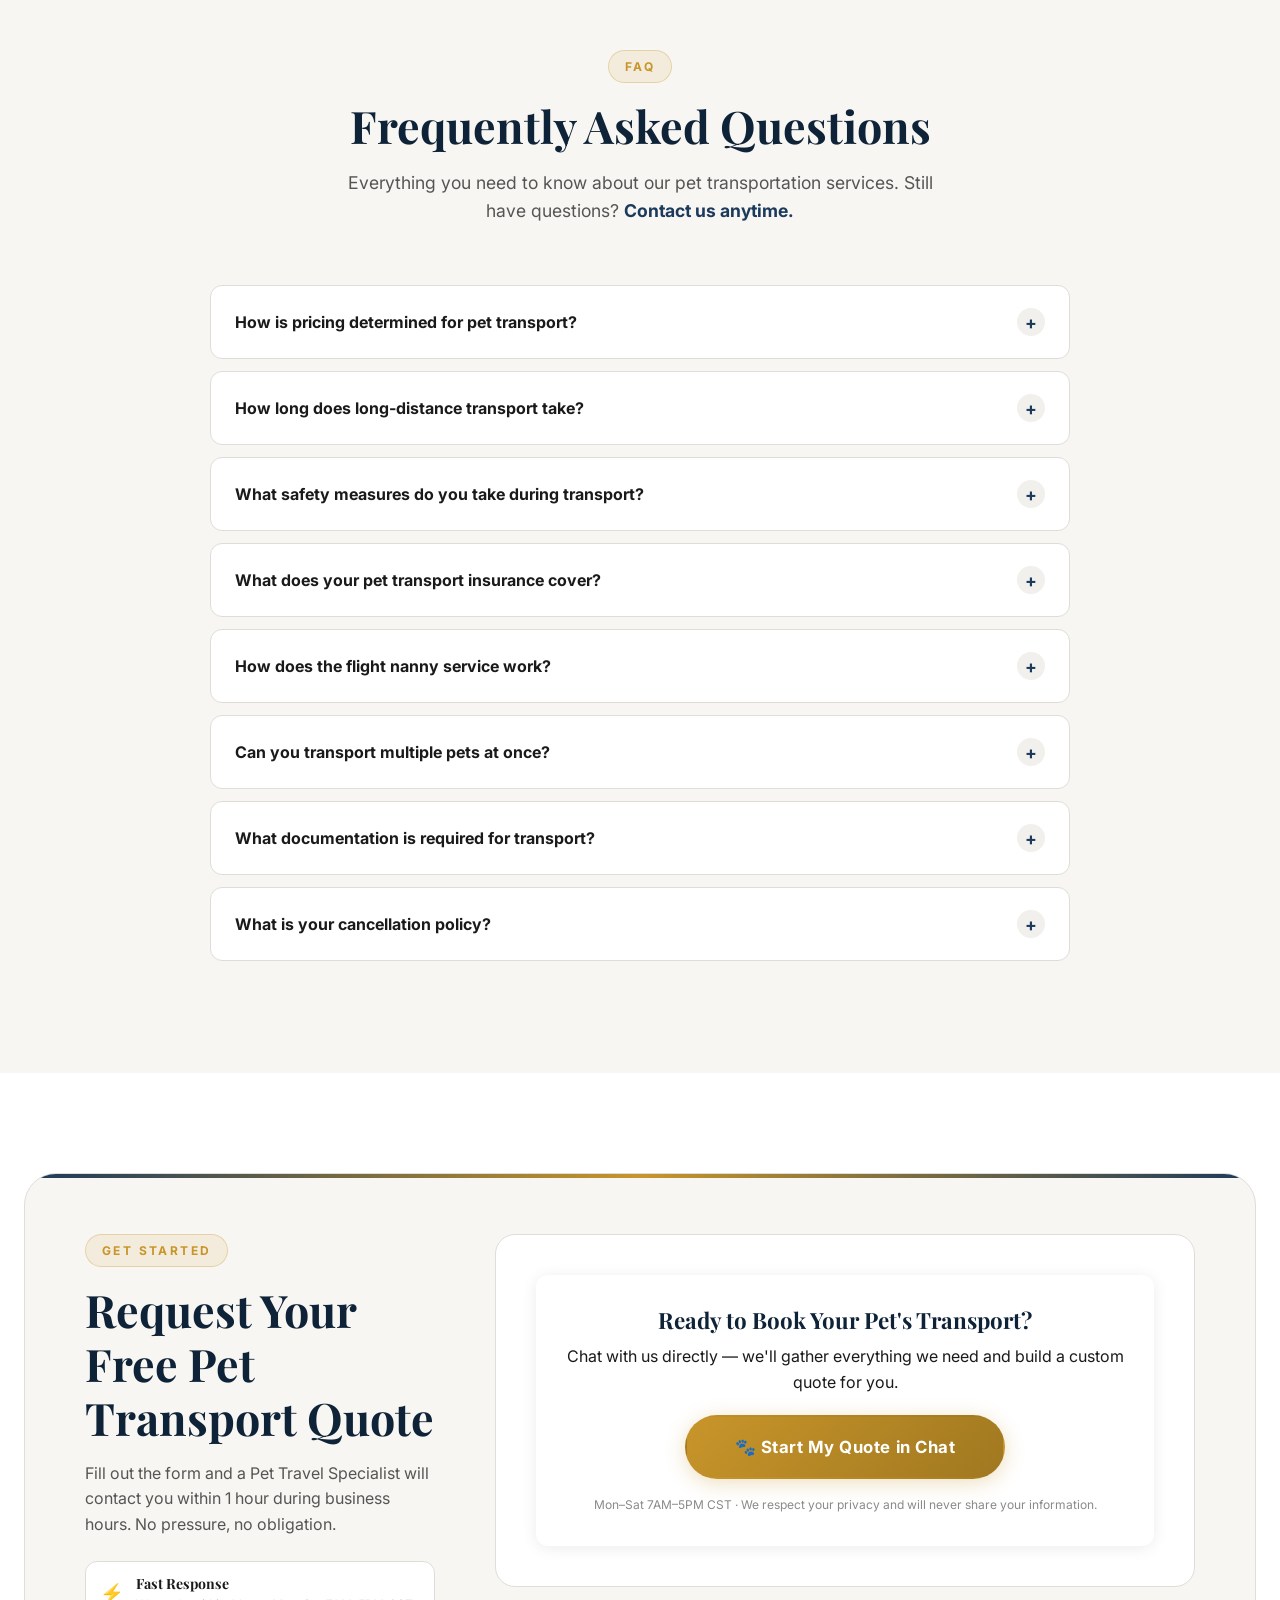
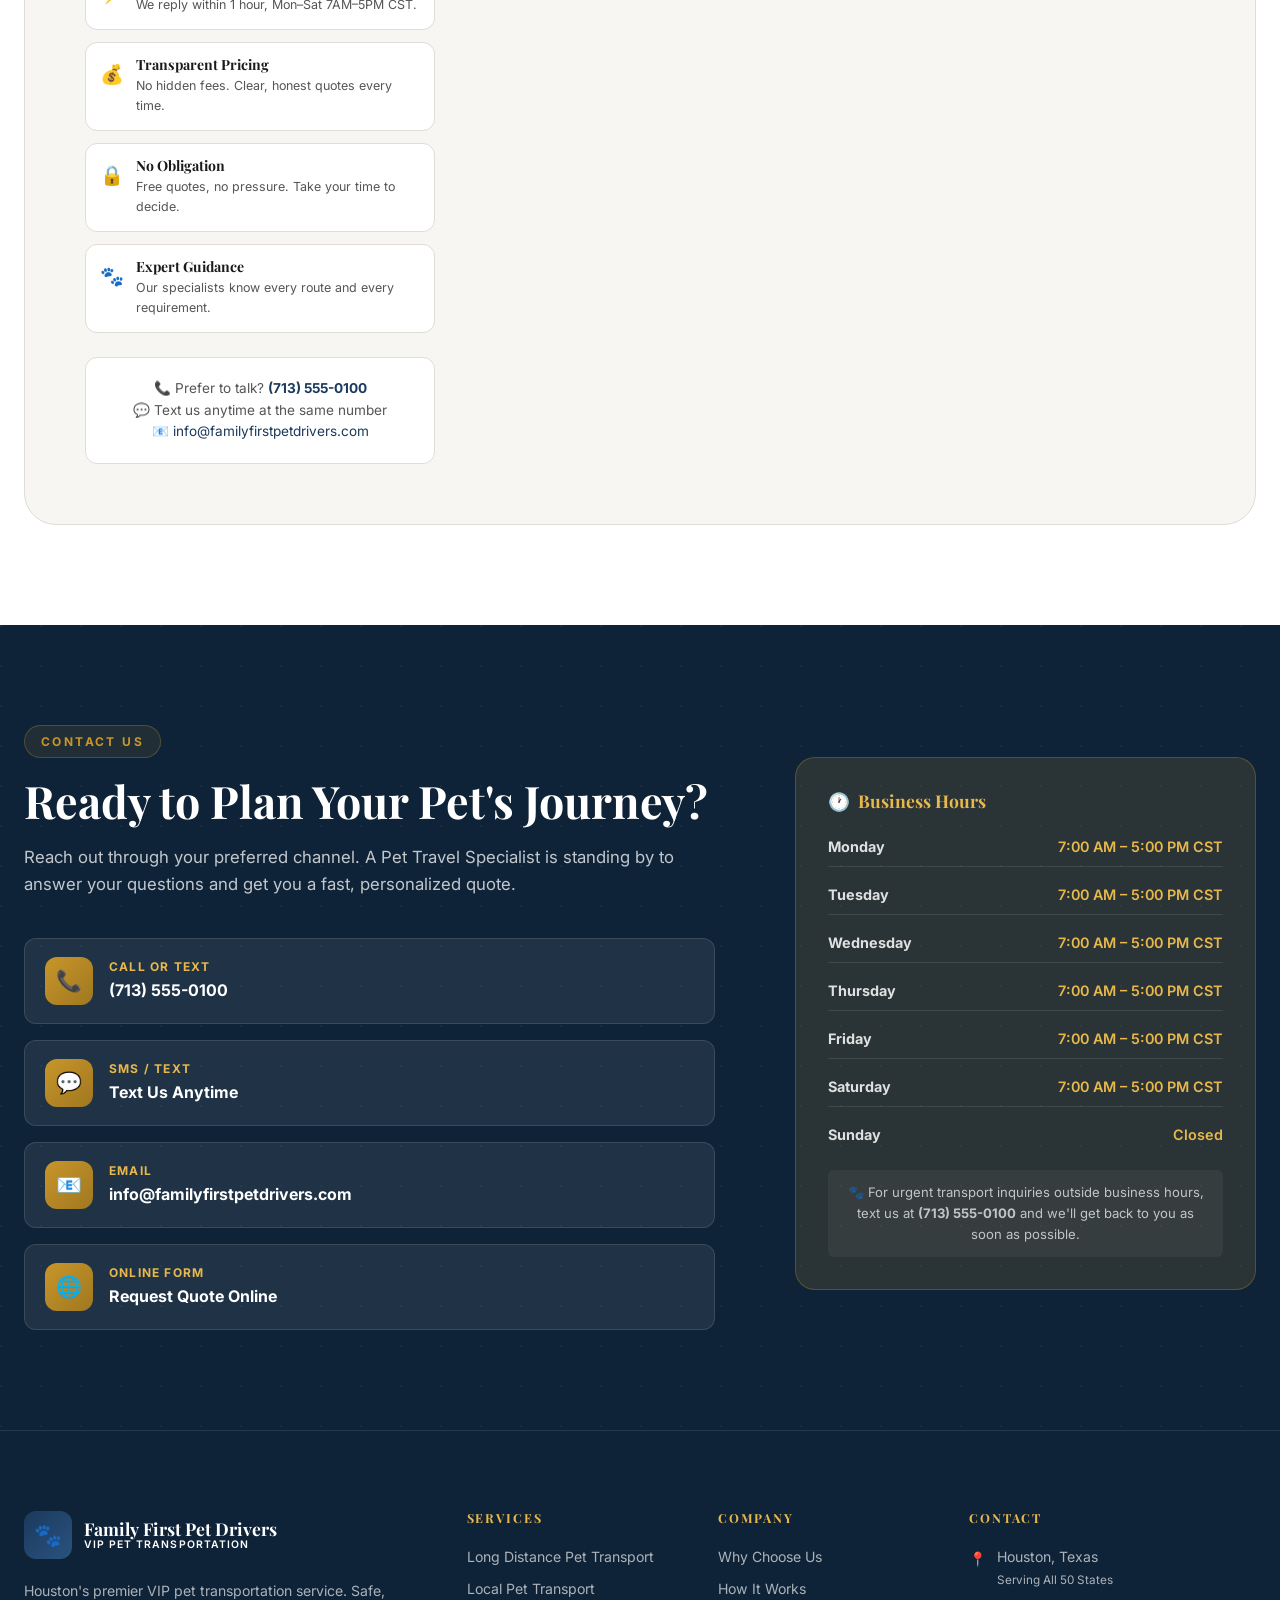
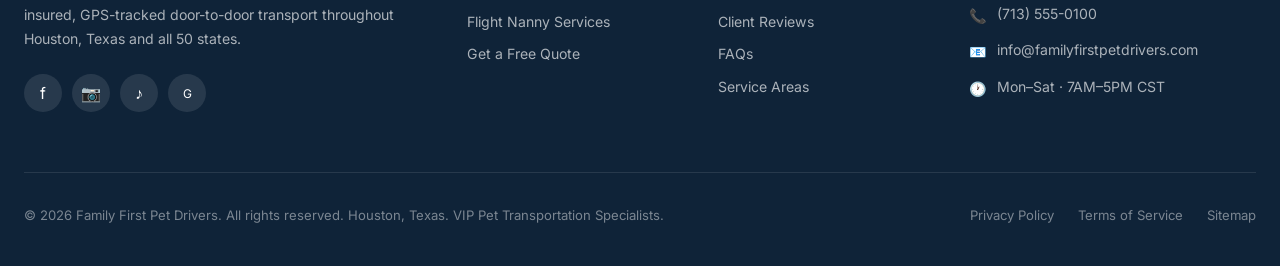
==== commit eebc43f1: "📅 Add live availability section from Google Calendar" ====
--- a/index.html
+++ b/index.html
@@ -216,6 +216,57 @@
         </div>
       </div>
     </section>
+
+    
+    <!-- AVAILABILITY SECTION -->
+    <section id="availability" style="padding:60px 0;background:linear-gradient(135deg,#0a0a0a 0%,#1a1a1a 100%);">
+      <div class="container" style="max-width:1100px;margin:0 auto;padding:0 24px;">
+        <div style="text-align:center;margin-bottom:40px;">
+          <h2 style="font-size:2rem;font-weight:700;color:#fff;margin-bottom:10px;">📅 Live Availability</h2>
+          <p style="color:#aaa;font-size:1rem;">Updated in real time from our calendar — Mon–Sat, 7AM–5PM CST</p>
+        </div>
+        <div id="avail-status" style="text-align:center;margin-bottom:28px;">
+          <div id="next-available" style="display:inline-block;background:#b91c1c;color:#fff;border-radius:12px;padding:14px 32px;font-size:1.1rem;font-weight:600;">
+            Loading availability...
+          </div>
+        </div>
+        <div id="avail-grid" style="display:grid;grid-template-columns:repeat(auto-fill,minmax(140px,1fr));gap:12px;max-width:800px;margin:0 auto 32px;"></div>
+        <div style="text-align:center;">
+          <p style="color:#888;font-size:0.85rem;">🔒 Dates shown are when we can accept new transport bookings</p>
+        </div>
+      </div>
+    </section>
+
+    <script>
+    (function() {
+      fetch('https://superagent-3e7bb273.base44.app/functions/getAvailability', { method: 'GET' })
+        .then(r => r.json())
+        .then(data => {
+          var next = data.nextAvailable;
+          var avail = data.available || [];
+          var nextEl = document.getElementById('next-available');
+          var gridEl = document.getElementById('avail-grid');
+
+          if (next) {
+            nextEl.innerHTML = '✅ Next Available: <strong>' + next.label + '</strong>';
+            nextEl.style.background = 'linear-gradient(135deg,#b91c1c,#dc2626)';
+          } else {
+            nextEl.innerHTML = '⏳ Checking availability...';
+          }
+
+          gridEl.innerHTML = '';
+          avail.forEach(function(d) {
+            var card = document.createElement('div');
+            card.style.cssText = 'background:#1f1f1f;border:1.5px solid #b91c1c;border-radius:10px;padding:12px 8px;text-align:center;color:#fff;font-size:0.9rem;font-weight:600;';
+            card.innerHTML = '<span style="display:block;font-size:1.1rem;margin-bottom:4px;">🟢</span>' + d.label;
+            gridEl.appendChild(card);
+          });
+        })
+        .catch(function() {
+          document.getElementById('next-available').innerHTML = 'Contact us for availability';
+        });
+    })();
+    </script>
 
     <!-- STATS SECTION -->
     <section class="stats-section" aria-label="Business statistics">
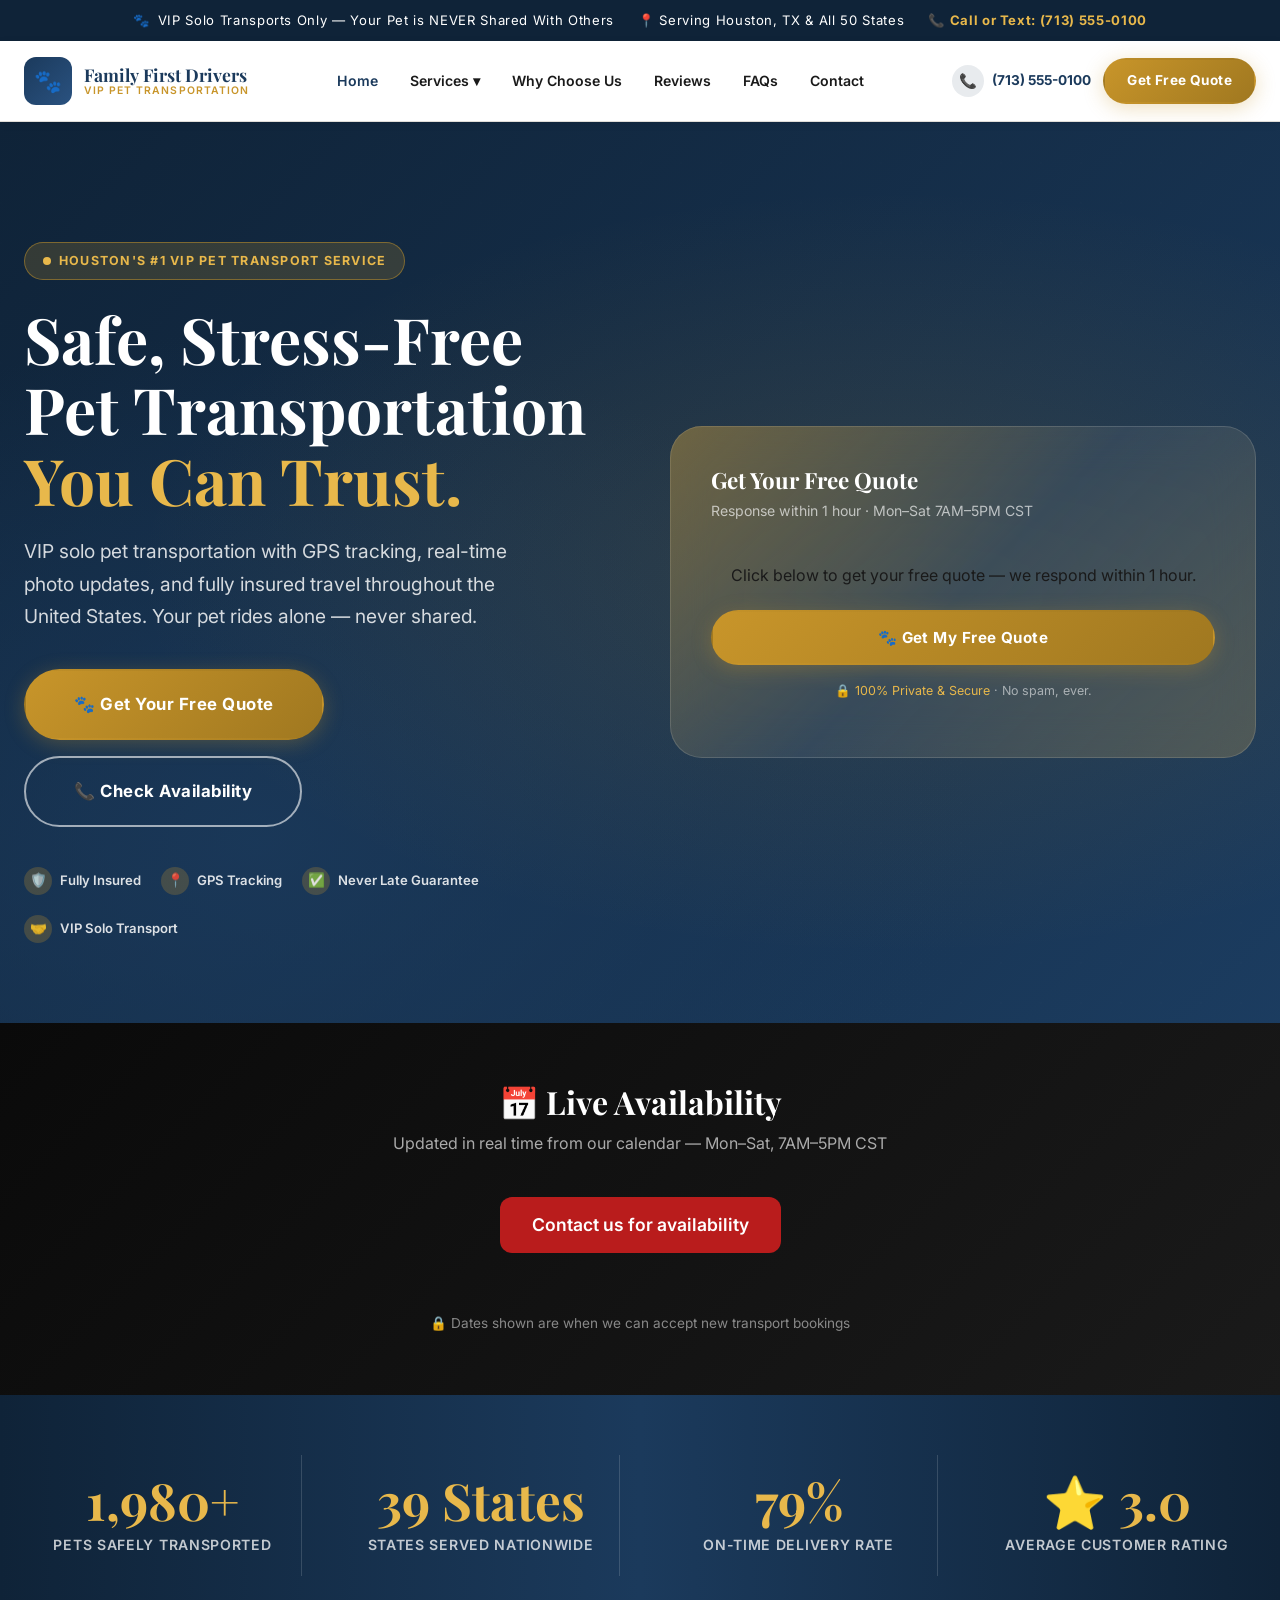
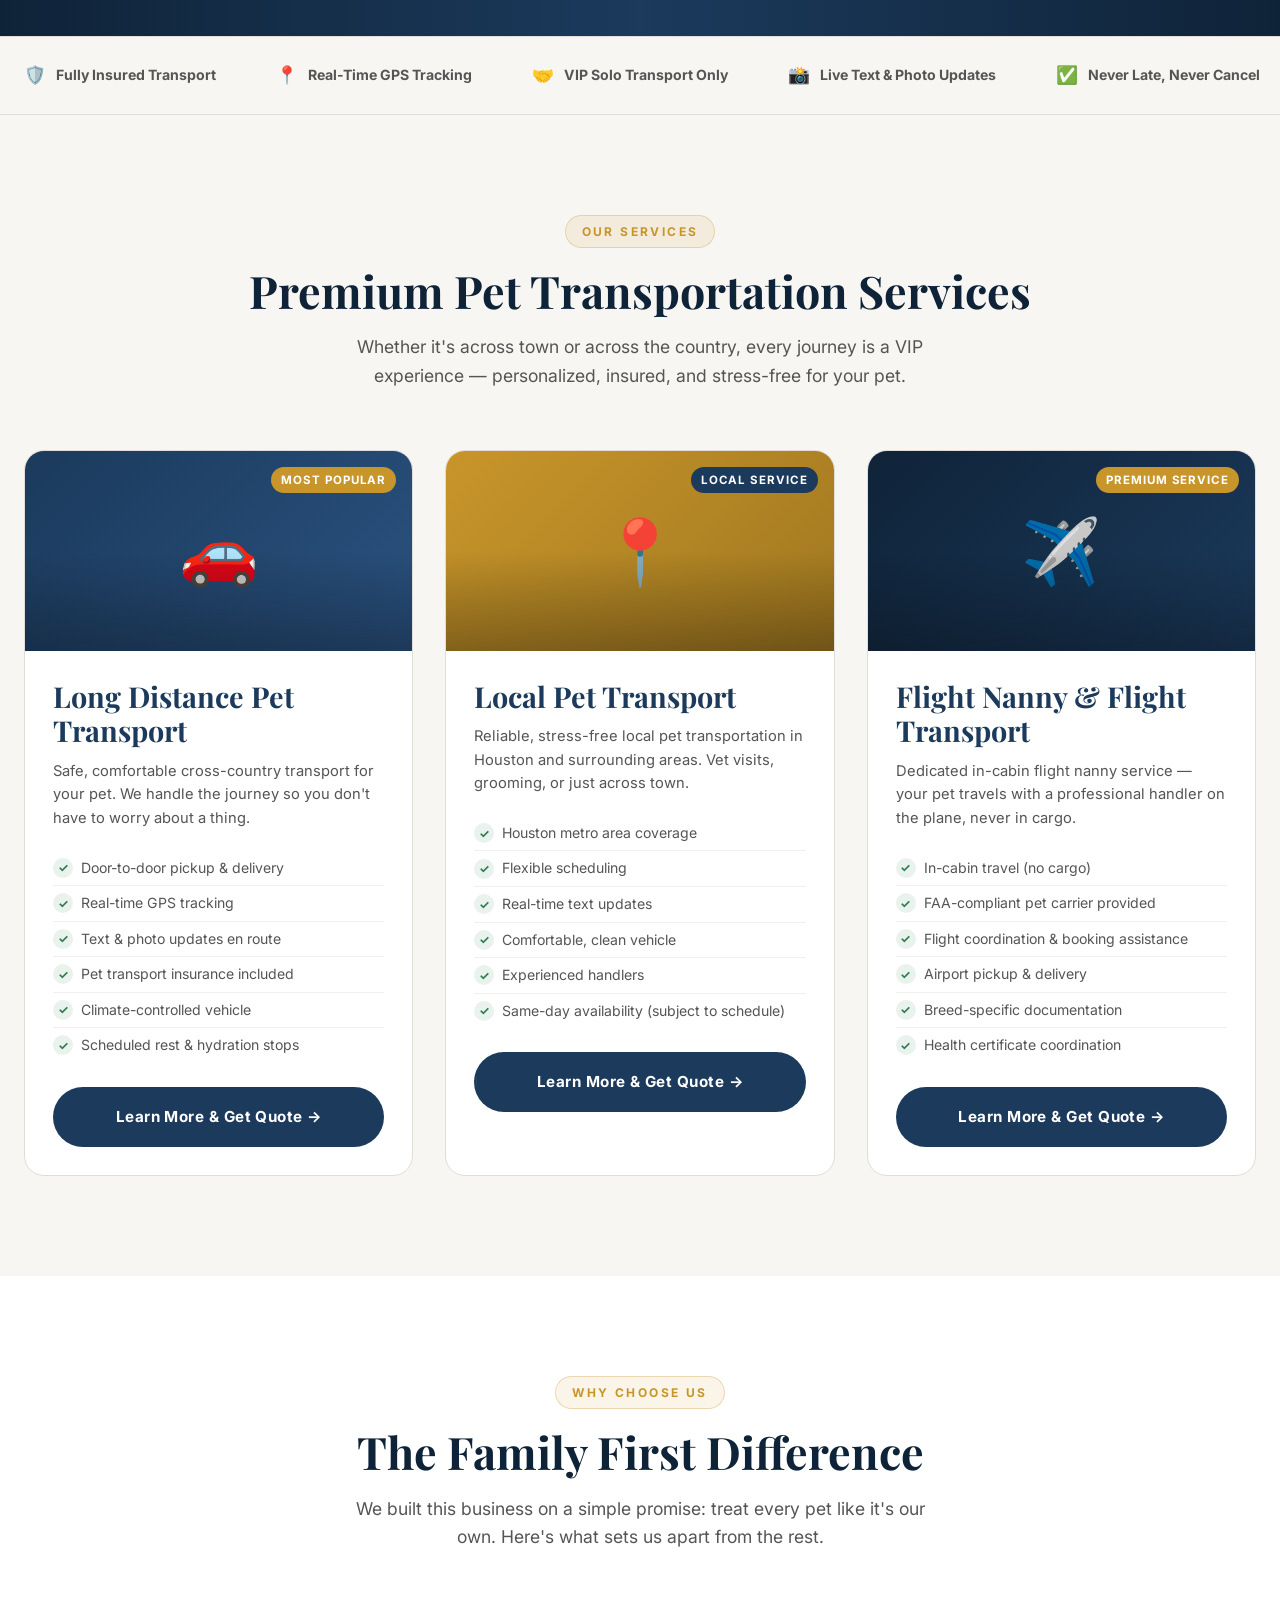
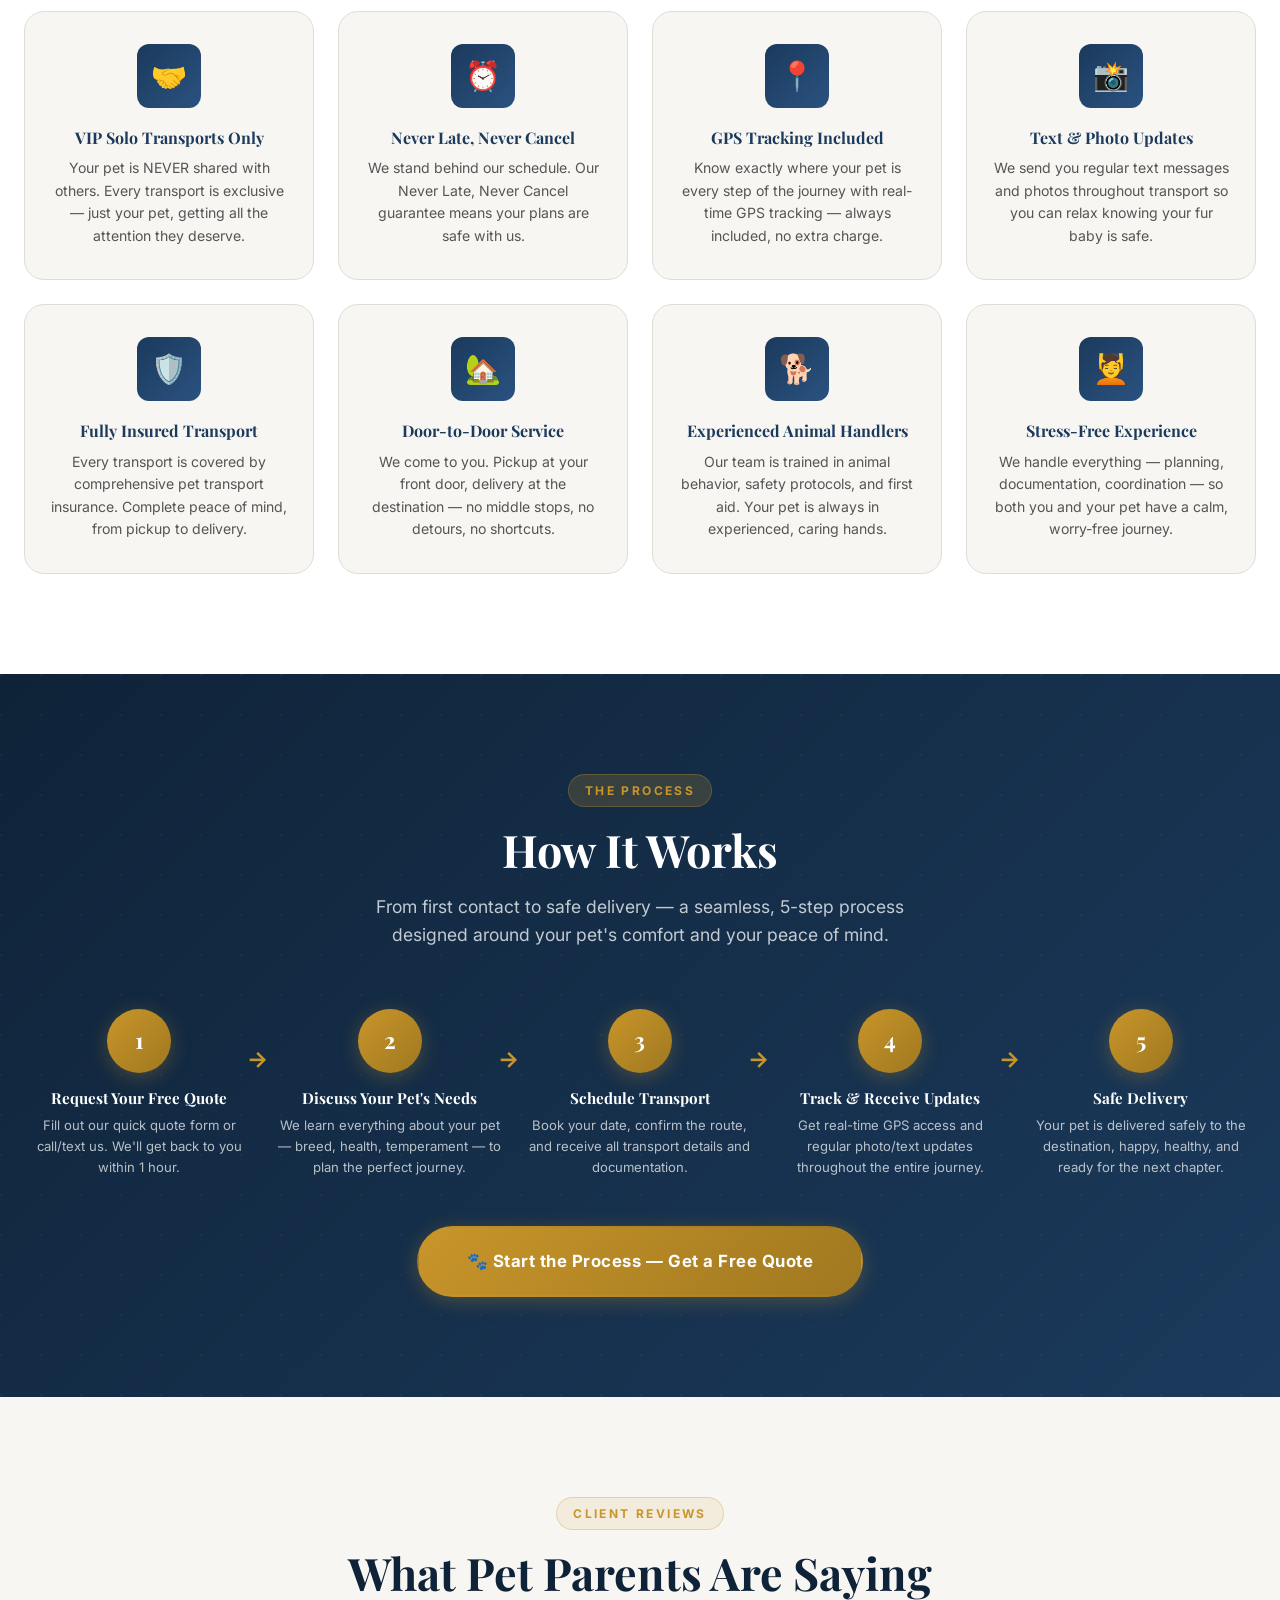
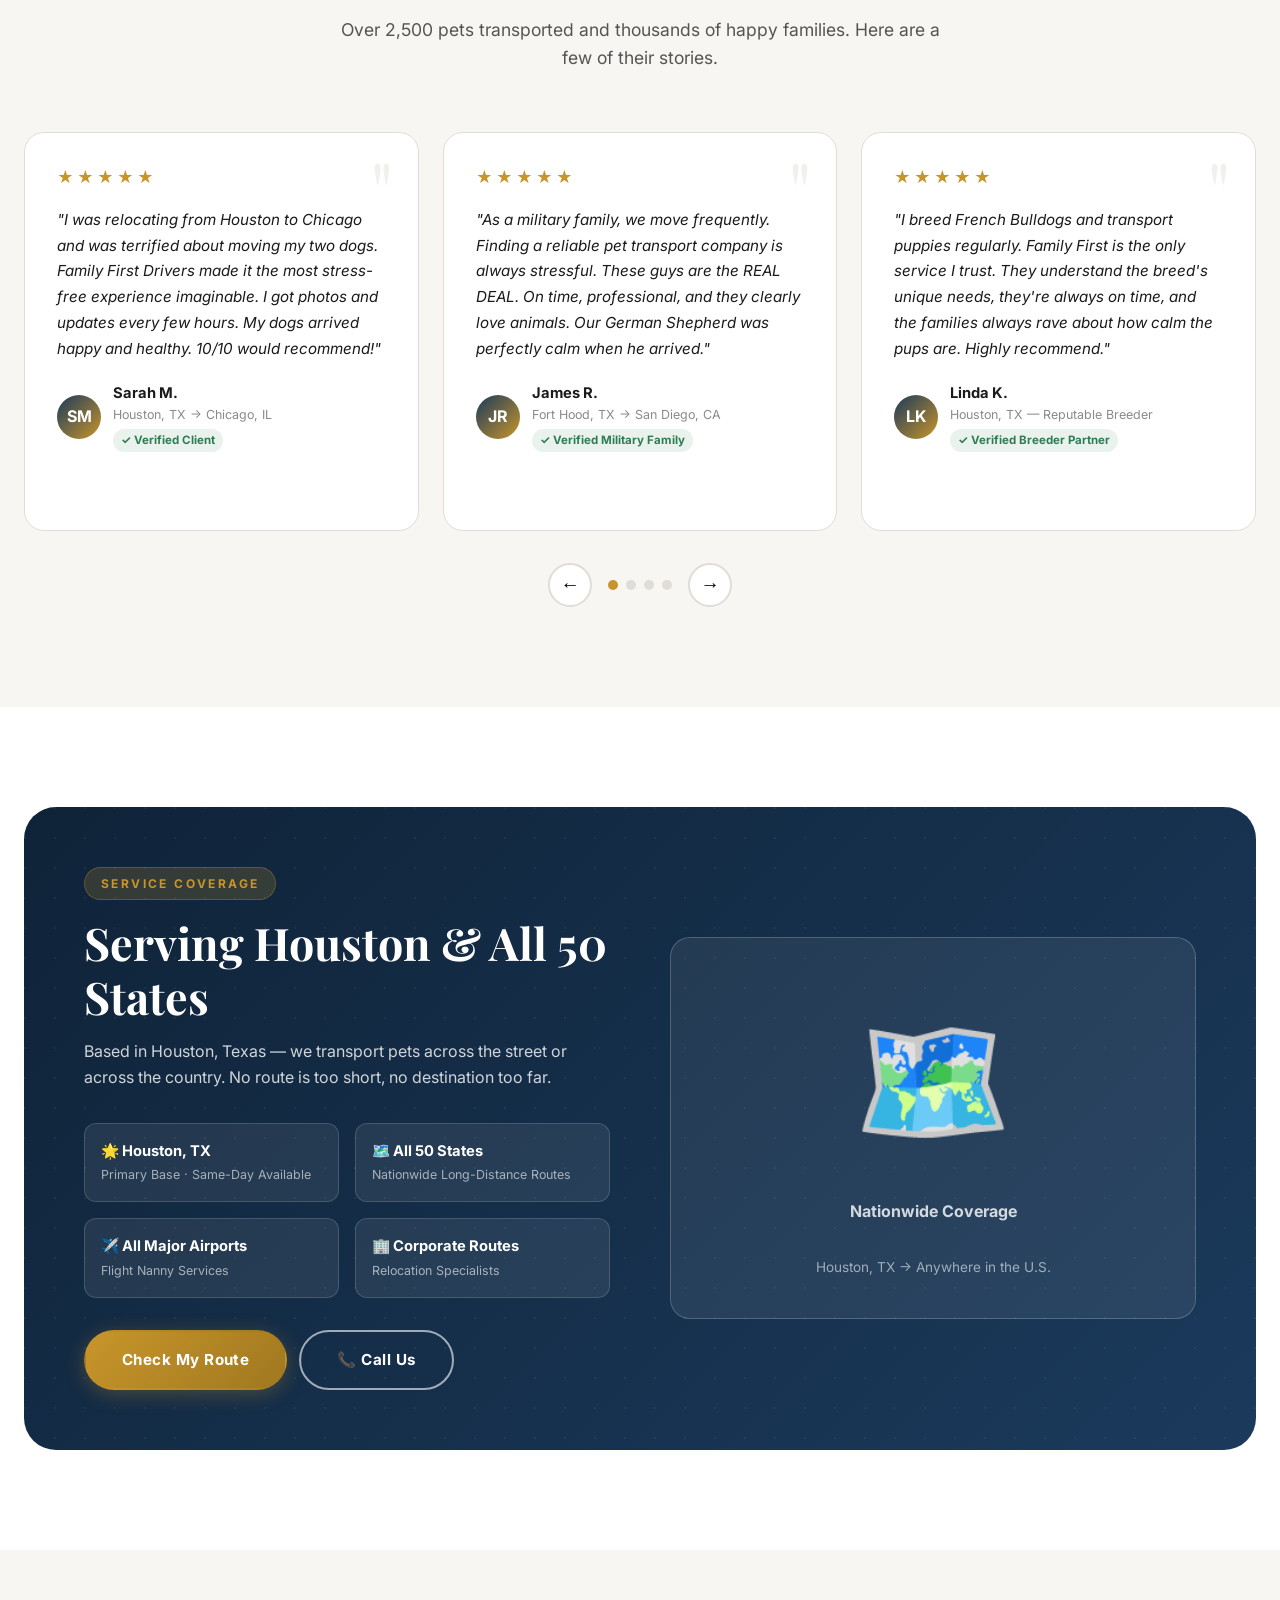
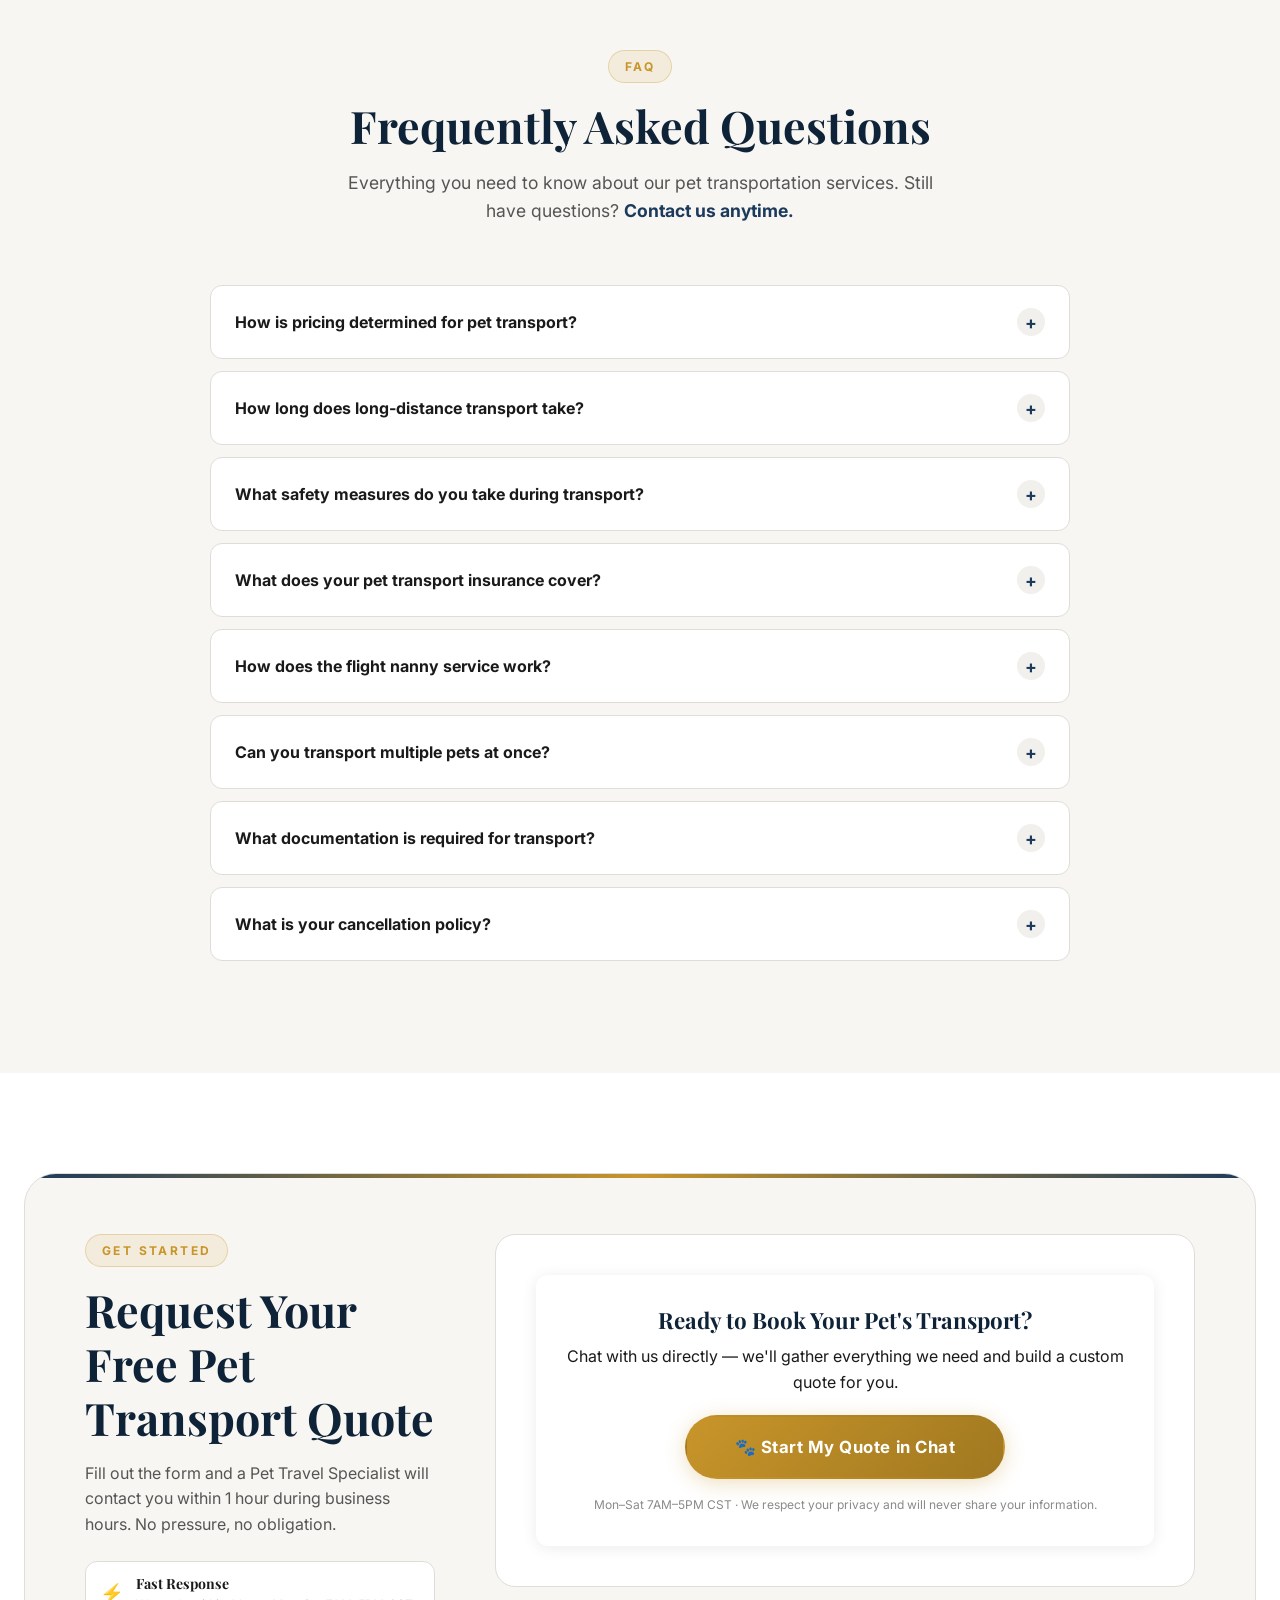
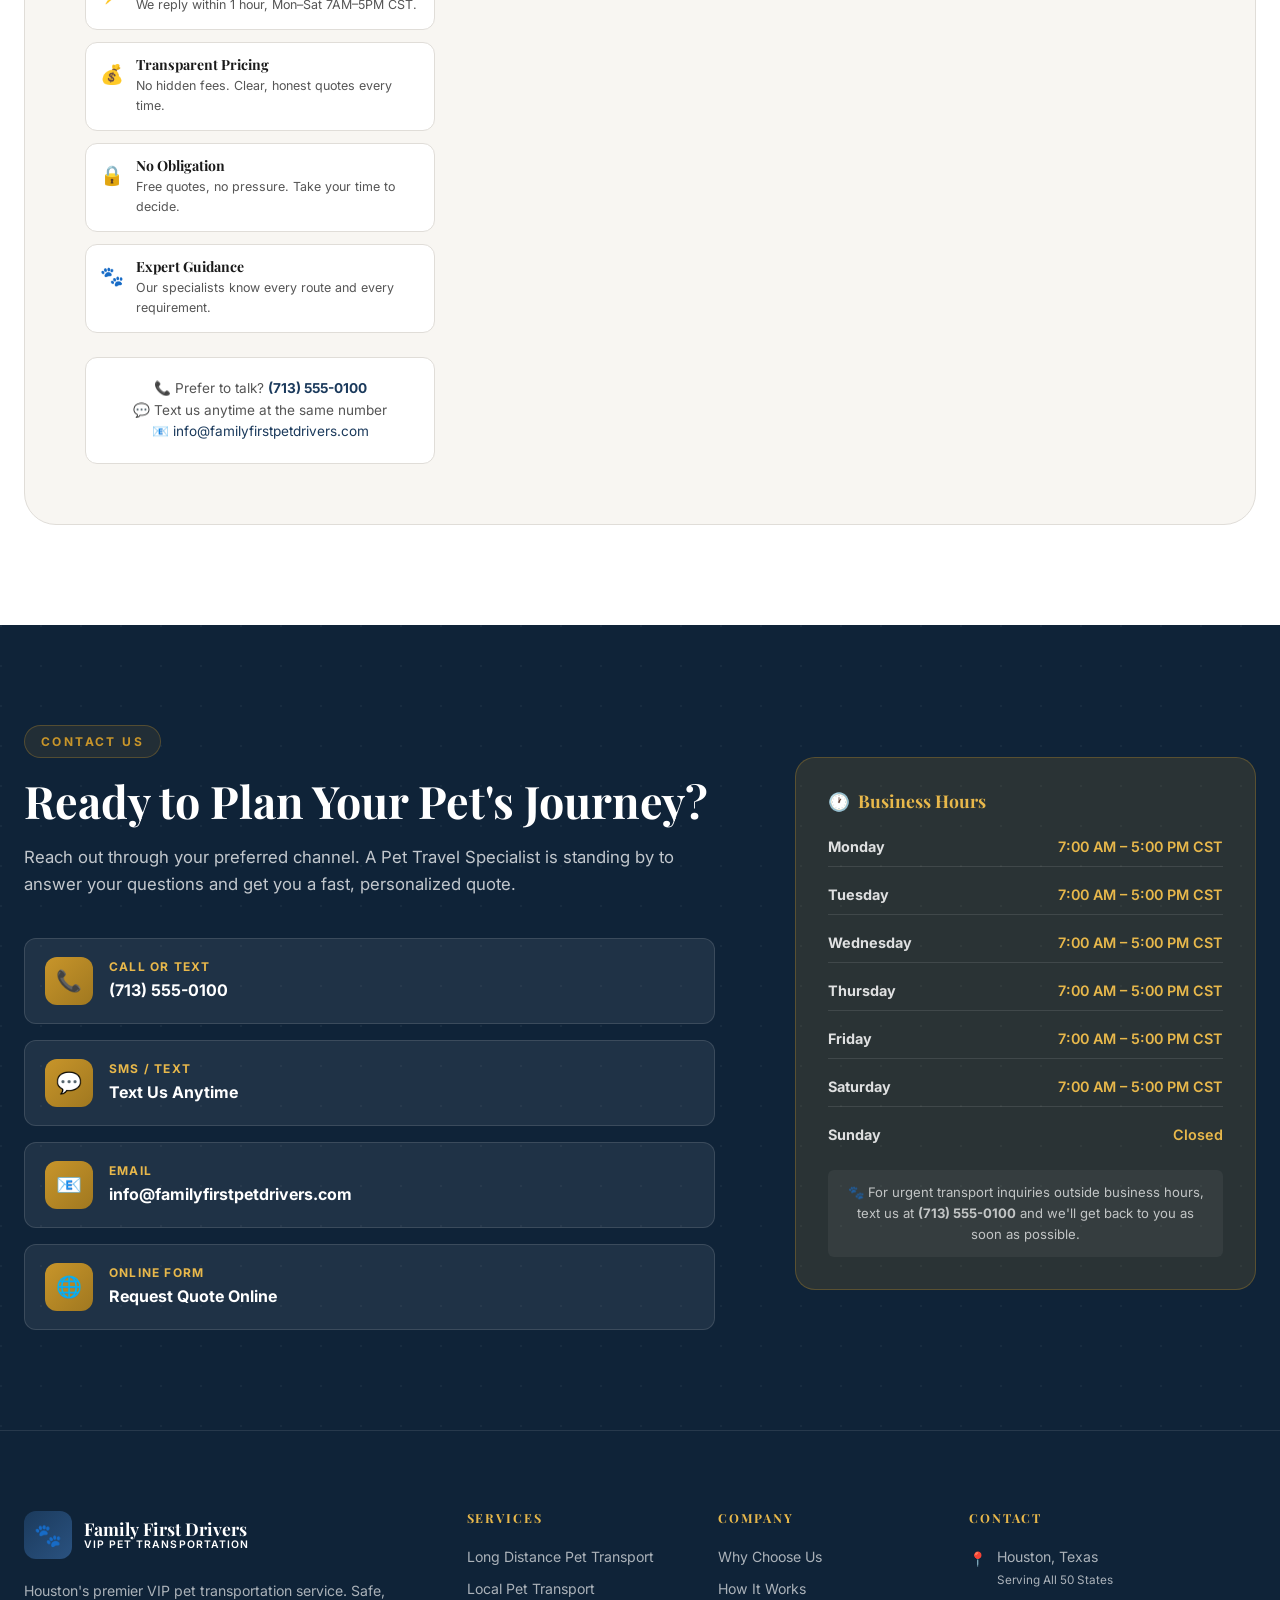
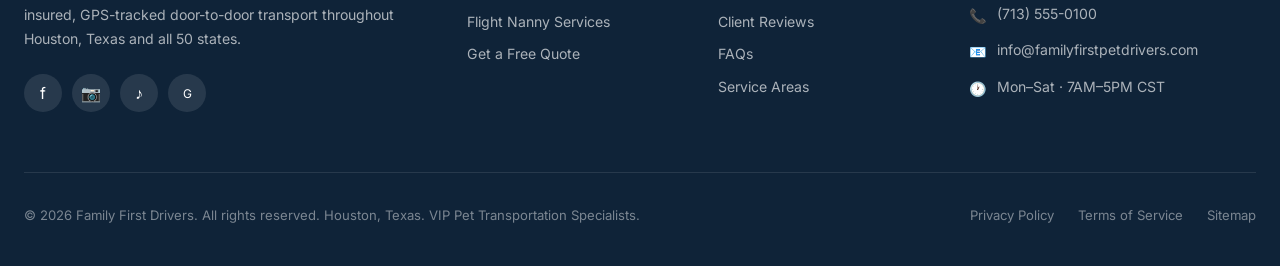
==== commit 42723d87: "Rename Family First Pet Drivers to Family First Drivers in index.html" ====
--- a/index.html
+++ b/index.html
@@ -6,22 +6,22 @@
   <meta http-equiv="X-UA-Compatible" content="IE=edge" />
 
   <!-- Primary SEO -->
-  <title>Family First Pet Drivers | VIP Pet Transportation Houston, TX | Nationwide Pet Transport</title>
+  <title>Family First Drivers | VIP Pet Transportation Houston, TX | Nationwide Pet Transport</title>
   <meta name="description" content="Premium VIP pet transportation in Houston, TX and nationwide. GPS tracking, fully insured, real-time updates. Never late, never cancel guarantee. Long distance, local & flight nanny services. Get your free quote today." />
   <meta name="keywords" content="pet transportation Houston, pet transport services Houston, long distance pet transport Houston, flight nanny services Houston, pet relocation Houston, VIP pet transport, insured pet transportation, door-to-door pet transport" />
   <link rel="canonical" href="https://www.familyfirstdrivers.com/" />
 
   <!-- Open Graph -->
   <meta property="og:type" content="website" />
-  <meta property="og:title" content="Family First Pet Drivers | VIP Pet Transportation Houston & Nationwide" />
+  <meta property="og:title" content="Family First Drivers | VIP Pet Transportation Houston & Nationwide" />
   <meta property="og:description" content="Safe, insured VIP pet transportation with GPS tracking and real-time updates. Houston, TX and nationwide. Get your free quote today." />
   <meta property="og:image" content="https://www.familyfirstdrivers.com/images/og-image.jpg" />
   <meta property="og:url" content="https://www.familyfirstdrivers.com/" />
-  <meta property="og:site_name" content="Family First Pet Drivers" />
+  <meta property="og:site_name" content="Family First Drivers" />
 
   <!-- Twitter Card -->
   <meta name="twitter:card" content="summary_large_image" />
-  <meta name="twitter:title" content="Family First Pet Drivers | VIP Pet Transportation" />
+  <meta name="twitter:title" content="Family First Drivers | VIP Pet Transportation" />
   <meta name="twitter:description" content="Safe, insured VIP pet transportation with GPS tracking. Houston & nationwide." />
 
   <!-- Geo Tags for Local SEO -->
@@ -82,10 +82,10 @@
     <div class="container">
       <div class="header-inner">
         <!-- Logo -->
-        <a href="index.html" class="logo" aria-label="Family First Pet Drivers - Home">
+        <a href="index.html" class="logo" aria-label="Family First Drivers - Home">
           <div class="logo-icon" aria-hidden="true">🐾</div>
           <div class="logo-text">
-            <span class="logo-name">Family First Pet Drivers</span>
+            <span class="logo-name">Family First Drivers</span>
             <span class="logo-tagline">VIP Pet Transportation</span>
           </div>
         </a>
@@ -440,7 +440,7 @@
           <div class="testimonials-track" style="display:grid;grid-template-columns:repeat(6,calc(33.333% - 16px));gap:24px;transition:transform 0.5s cubic-bezier(0.4,0,0.2,1);">
             <article class="testimonial-card fade-in delay-1">
               <div class="star-rating" aria-label="5 out of 5 stars"><span class="star">★</span><span class="star">★</span><span class="star">★</span><span class="star">★</span><span class="star">★</span></div>
-              <p class="testimonial-text">"I was relocating from Houston to Chicago and was terrified about moving my two dogs. Family First Pet Drivers made it the most stress-free experience imaginable. I got photos and updates every few hours. My dogs arrived happy and healthy. 10/10 would recommend!"</p>
+              <p class="testimonial-text">"I was relocating from Houston to Chicago and was terrified about moving my two dogs. Family First Drivers made it the most stress-free experience imaginable. I got photos and updates every few hours. My dogs arrived happy and healthy. 10/10 would recommend!"</p>
               <div class="testimonial-author"><div class="author-avatar" aria-hidden="true">SM</div><div class="author-info"><div class="name">Sarah M.</div><div class="location">Houston, TX → Chicago, IL</div><div class="verified-badge">✓ Verified Client</div></div></div>
             </article>
             <article class="testimonial-card fade-in delay-2">
@@ -465,7 +465,7 @@
             </article>
             <article class="testimonial-card fade-in delay-3">
               <div class="star-rating" aria-label="5 out of 5 stars"><span class="star">★</span><span class="star">★</span><span class="star">★</span><span class="star">★</span><span class="star">★</span></div>
-              <p class="testimonial-text">"I've used several pet transport companies over the years for my corporate relocation clients and nobody comes close to Family First Pet Drivers. The professionalism, communication, and care are unmatched. My clients now specifically request them by name."</p>
+              <p class="testimonial-text">"I've used several pet transport companies over the years for my corporate relocation clients and nobody comes close to Family First Drivers. The professionalism, communication, and care are unmatched. My clients now specifically request them by name."</p>
               <div class="testimonial-author"><div class="author-avatar" aria-hidden="true">DP</div><div class="author-info"><div class="name">Diana P.</div><div class="location">Houston, TX — Corporate Relocation Specialist</div><div class="verified-badge">✓ Verified Corporate Partner</div></div></div>
             </article>
           </div>
@@ -605,9 +605,9 @@
     <div class="container">
       <div class="footer-grid">
         <div class="footer-brand">
-          <a href="index.html" class="logo" aria-label="Family First Pet Drivers - Home">
+          <a href="index.html" class="logo" aria-label="Family First Drivers - Home">
             <div class="logo-icon" aria-hidden="true">🐾</div>
-            <div class="logo-text"><span class="logo-name" style="color:var(--white);">Family First Pet Drivers</span><span class="logo-tagline">VIP Pet Transportation</span></div>
+            <div class="logo-text"><span class="logo-name" style="color:var(--white);">Family First Drivers</span><span class="logo-tagline">VIP Pet Transportation</span></div>
           </a>
           <p>Houston's premier VIP pet transportation service. Safe, insured, GPS-tracked door-to-door transport throughout Houston, Texas and all 50 states.</p>
           <div class="social-links" aria-label="Social media links">
@@ -645,7 +645,7 @@
         </div>
       </div>
       <div class="footer-bottom">
-        <p>© 2026 Family First Pet Drivers. All rights reserved. Houston, Texas. VIP Pet Transportation Specialists.</p>
+        <p>© 2026 Family First Drivers. All rights reserved. Houston, Texas. VIP Pet Transportation Specialists.</p>
         <div class="footer-legal">
           <a href="#">Privacy Policy</a>
           <a href="#">Terms of Service</a>
